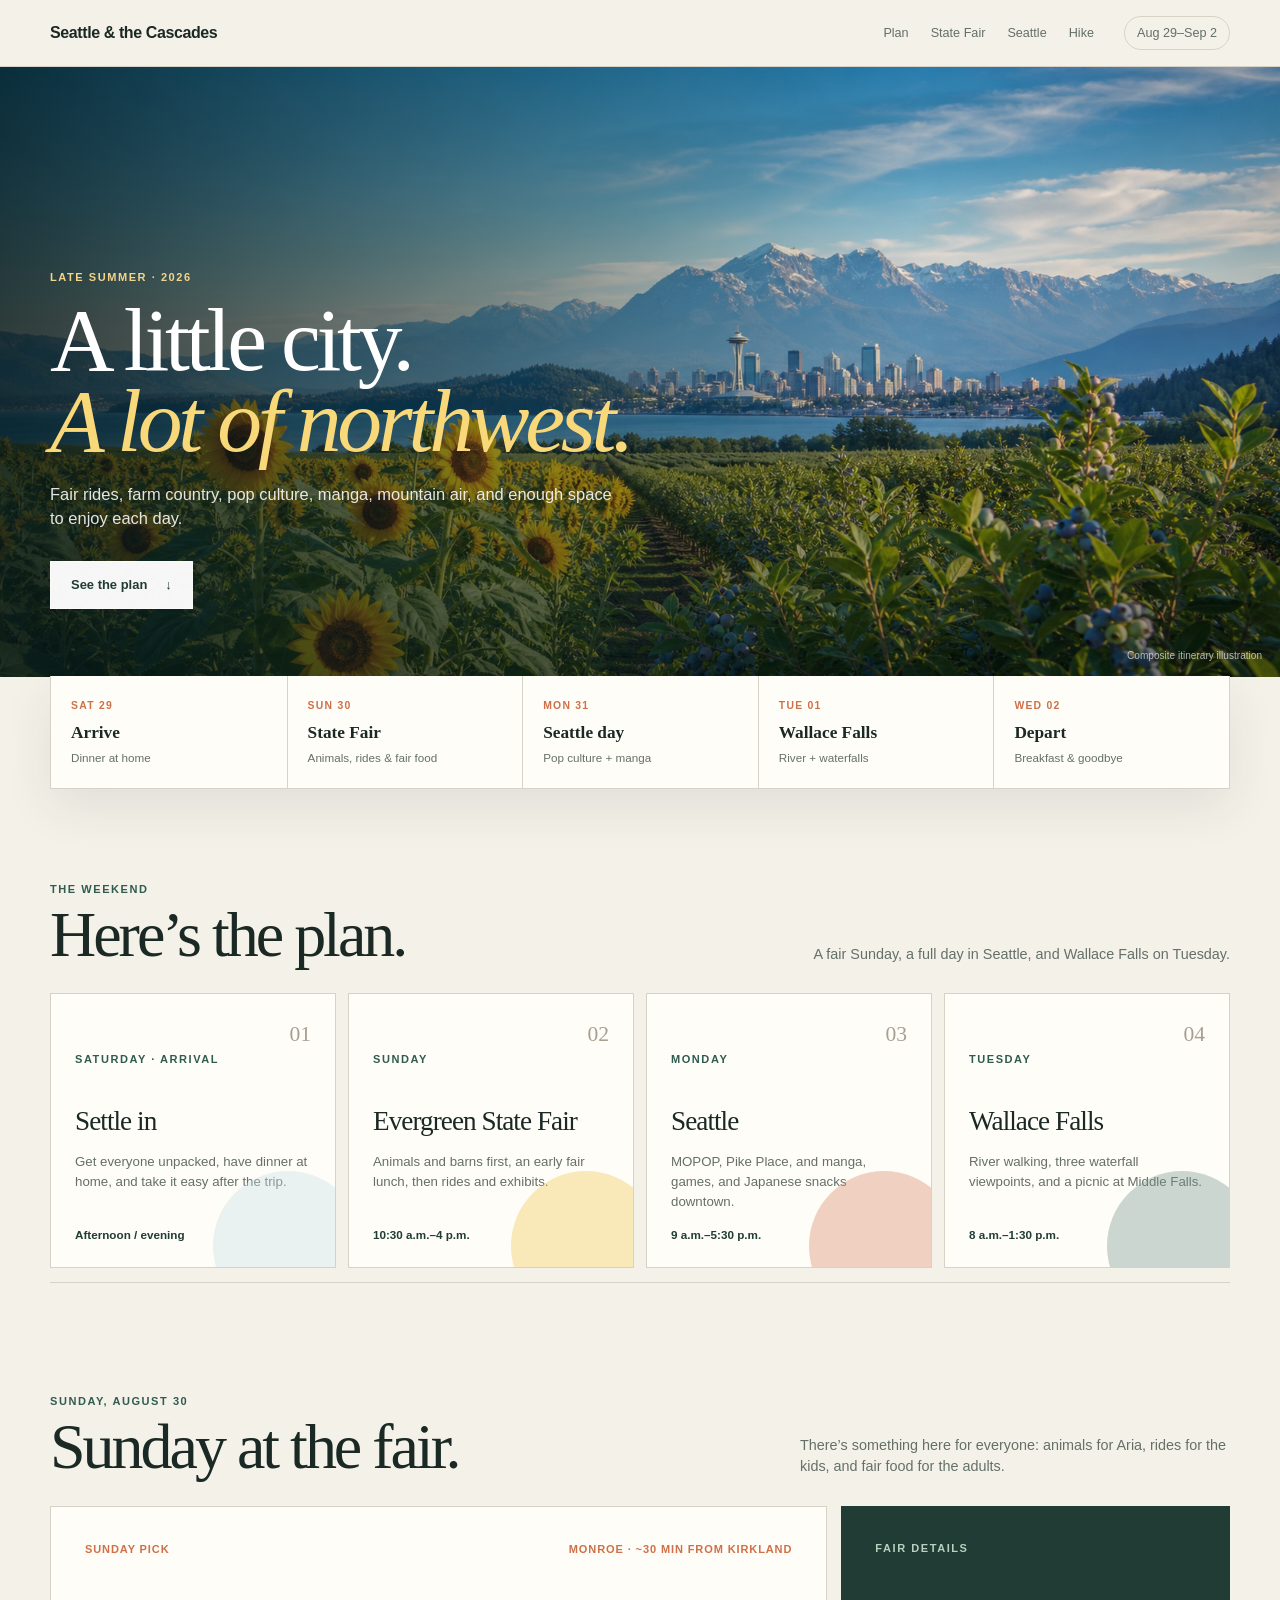
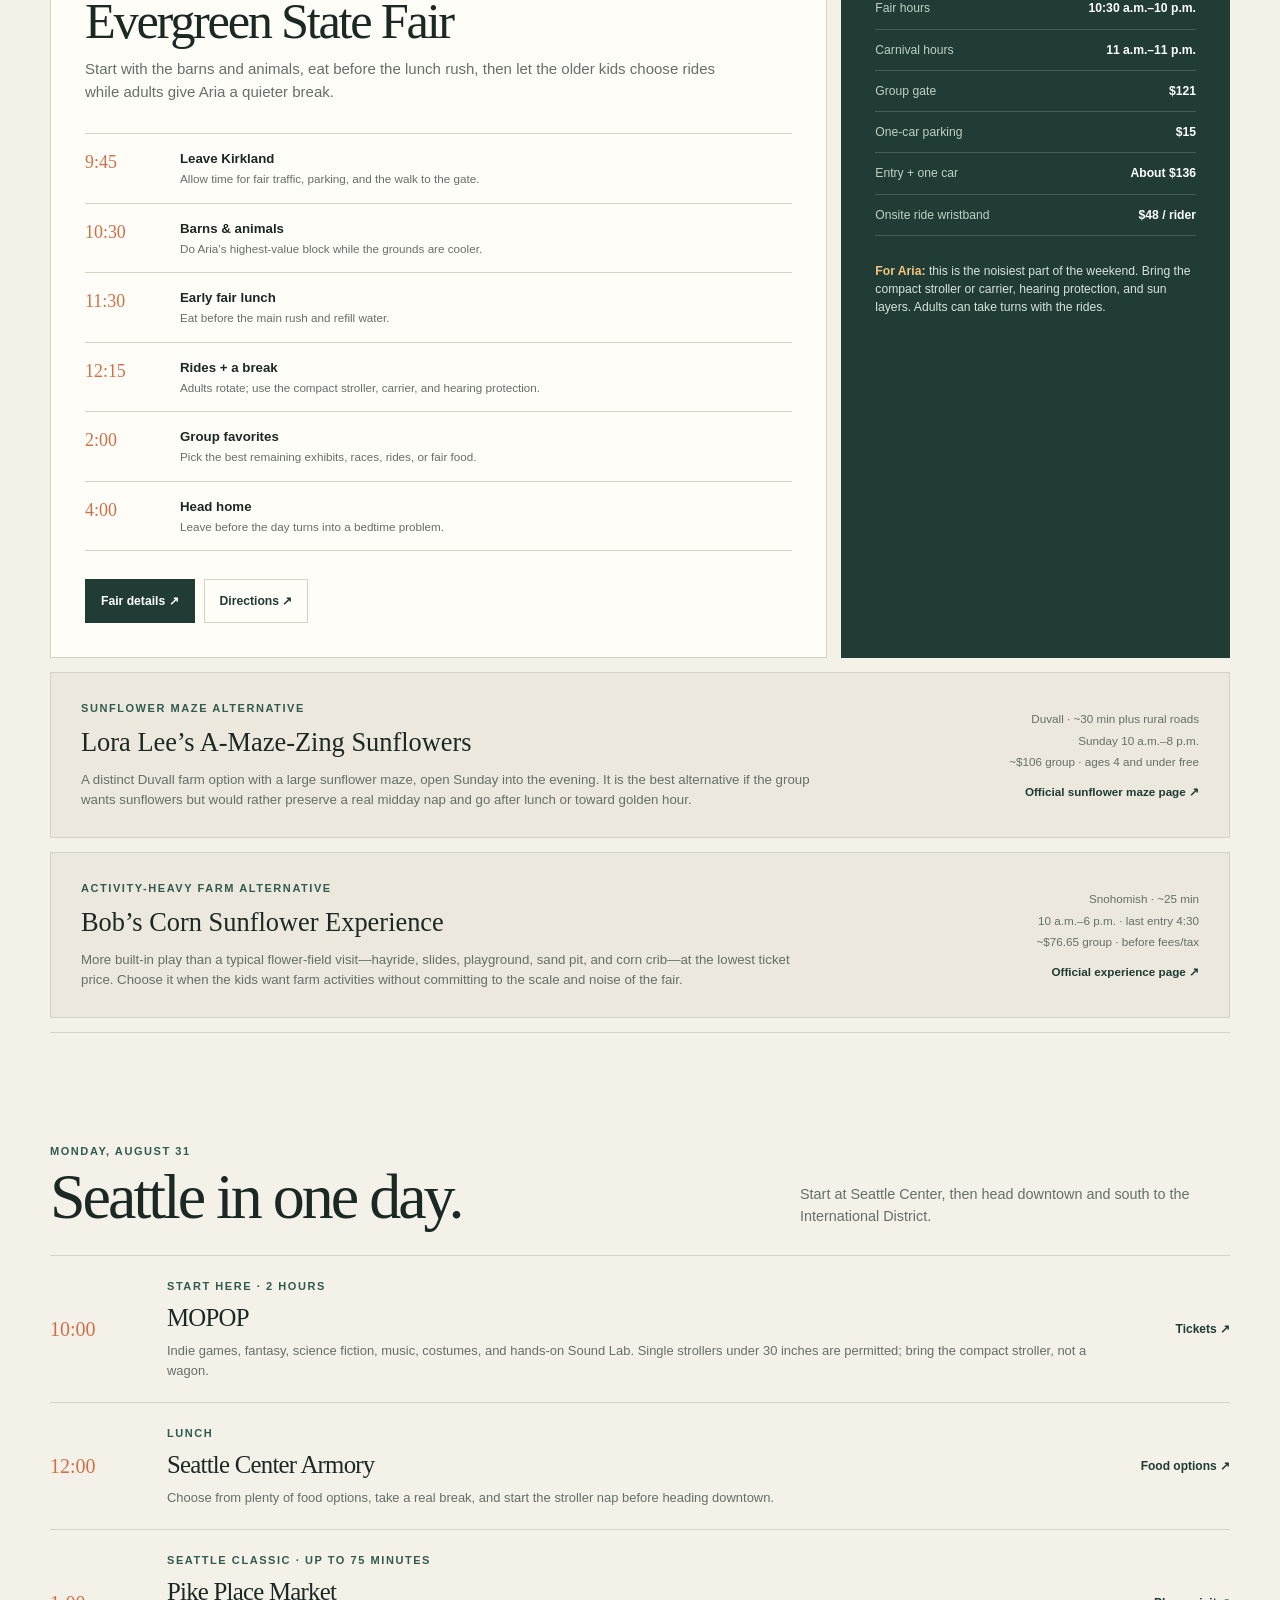
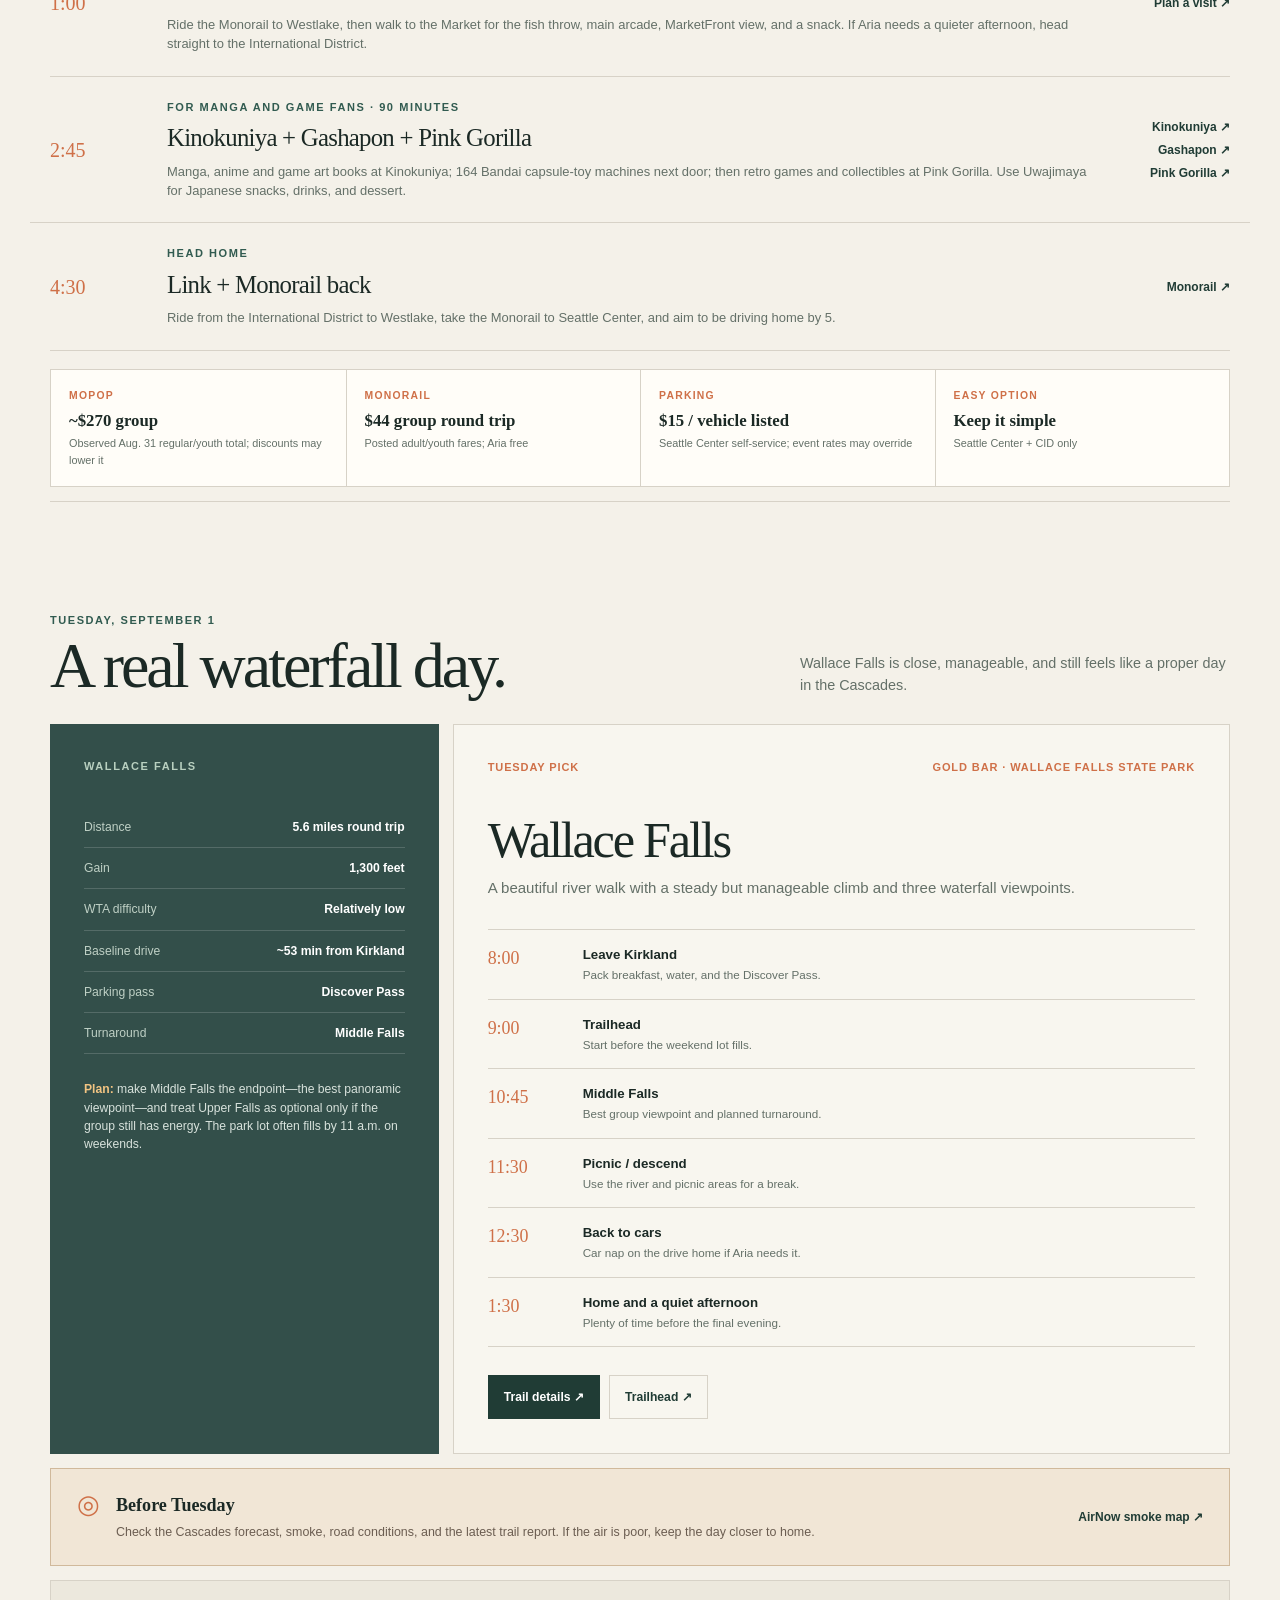
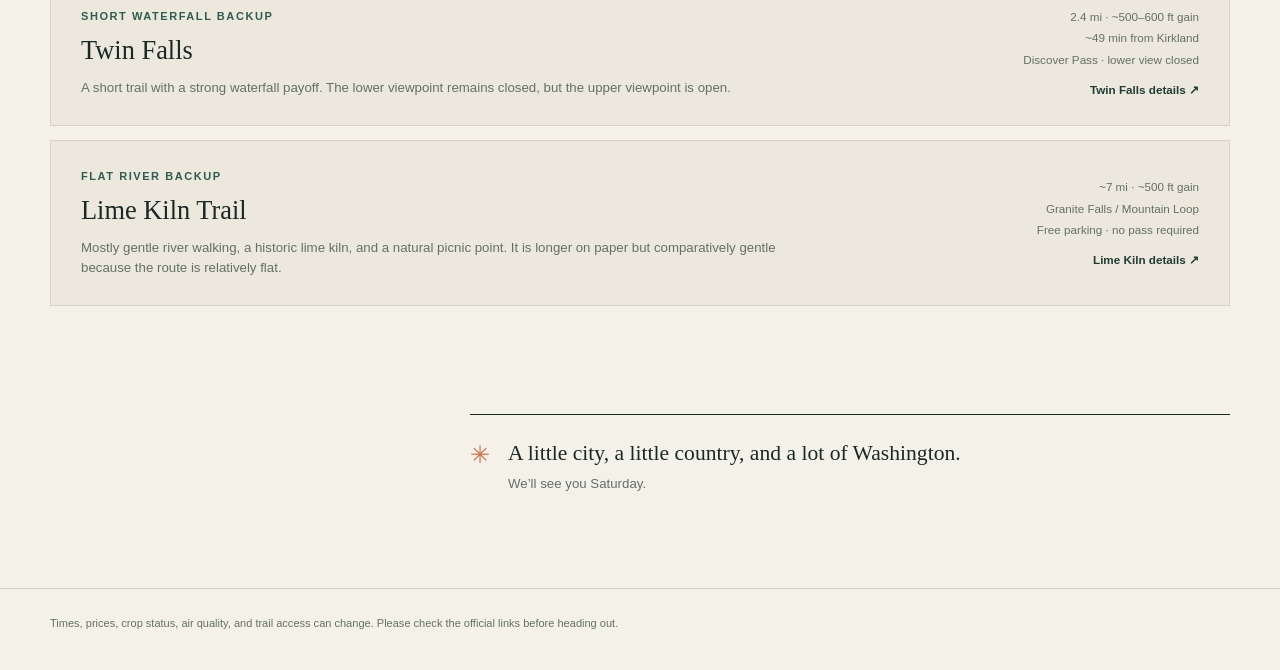
==== index.html @ 83201603 "Clarify fair facts label" ====
<!doctype html>
<html lang="en">
<head>
  <meta charset="utf-8">
  <meta name="viewport" content="width=device-width, initial-scale=1">
  <meta name="description" content="A late-summer Seattle and Cascades itinerary for August 29–September 2, 2026.">
  <meta name="theme-color" content="#203c35">
  <link rel="icon" href="data:,">
  <title>Seattle & the Cascades · Aug 29–Sep 2</title>
  <link rel="stylesheet" href="assets/style.css">
</head>
<body>
  <header class="site-header">
    <div class="shell header-inner">
      <a class="brand" href="#top">Seattle &amp; the Cascades</a>
      <nav aria-label="Page sections">
        <a href="#plan">Plan</a>
        <a href="#sunday">State Fair</a>
        <a href="#seattle">Seattle</a>
        <a href="#hike">Hike</a>
      </nav>
      <span class="date-chip">Aug 29–Sep 2</span>
    </div>
  </header>

  <main id="top">
    <section class="hero">
      <img src="assets/images/pnw-visit-hero.png" alt="Illustrated Pacific Northwest panorama with sunflowers, blueberries, Seattle, water, and Cascade peaks" width="1672" height="941">
      <div class="hero-shade"></div>
      <div class="shell hero-copy">
        <p class="eyebrow light">Late summer · 2026</p>
        <h1>A little city.<br><em>A lot of northwest.</em></h1>
        <p class="dek">Fair rides, farm country, pop culture, manga, mountain air, and enough space to enjoy each day.</p>
        <a class="button" href="#plan">See the plan <span aria-hidden="true">↓</span></a>
      </div>
      <span class="hero-credit">Composite itinerary illustration</span>
    </section>

    <div class="shell">
      <section class="visit-strip" aria-label="Visit window">
        <div><span>SAT 29</span><strong>Arrive</strong><small>Dinner at home</small></div>
        <div><span>SUN 30</span><strong>State Fair</strong><small>Animals, rides &amp; fair food</small></div>
        <div><span>MON 31</span><strong>Seattle day</strong><small>Pop culture + manga</small></div>
        <div><span>TUE 01</span><strong>Wallace Falls</strong><small>River + waterfalls</small></div>
        <div><span>WED 02</span><strong>Depart</strong><small>Breakfast &amp; goodbye</small></div>
      </section>

      <section class="section" id="plan" aria-labelledby="plan-title">
        <div class="section-heading">
          <div>
            <p class="eyebrow">The weekend</p>
            <h2 id="plan-title">Here’s the plan.</h2>
          </div>
          <p class="section-note">A fair Sunday, a full day in Seattle, and Wallace Falls on Tuesday.</p>
        </div>

        <div class="day-grid">
          <article class="day-card soft">
            <span class="day-number">01</span>
            <p class="eyebrow">Saturday · Arrival</p>
            <h3>Settle in</h3>
            <p>Get everyone unpacked, have dinner at home, and take it easy after the trip.</p>
            <p class="time">Afternoon / evening</p>
          </article>
          <article class="day-card fair">
            <span class="day-number">02</span>
            <p class="eyebrow">Sunday</p>
            <h3>Evergreen State Fair</h3>
            <p>Animals and barns first, an early fair lunch, then rides and exhibits.</p>
            <p class="time">10:30 a.m.–4 p.m.</p>
          </article>
          <article class="day-card city">
            <span class="day-number">03</span>
            <p class="eyebrow">Monday</p>
            <h3>Seattle</h3>
            <p>MOPOP, Pike Place, and manga, games, and Japanese snacks downtown.</p>
            <p class="time">9 a.m.–5:30 p.m.</p>
          </article>
          <article class="day-card mountain">
            <span class="day-number">04</span>
            <p class="eyebrow">Tuesday</p>
            <h3>Wallace Falls</h3>
            <p>River walking, three waterfall viewpoints, and a picnic at Middle Falls.</p>
            <p class="time">8 a.m.–1:30 p.m.</p>
          </article>
        </div>
      </section>

      <section class="section detail-section" id="sunday" aria-labelledby="sunday-title">
        <div class="section-heading">
          <div>
            <p class="eyebrow">Sunday, August 30</p>
            <h2 id="sunday-title">Sunday at the fair.</h2>
          </div>
          <p class="section-note">There’s something here for everyone: animals for Aria, rides for the kids, and fair food for the adults.</p>
        </div>

        <div class="feature-grid">
          <article class="primary-card">
            <div class="card-kicker"><span>Sunday pick</span><span>Monroe · ~30 min from Kirkland</span></div>
            <h3>Evergreen State Fair</h3>
            <p class="lede">Start with the barns and animals, eat before the lunch rush, then let the older kids choose rides while adults give Aria a quieter break.</p>
            <div class="timeline">
              <div><time>9:45</time><p><strong>Leave Kirkland</strong><span>Allow time for fair traffic, parking, and the walk to the gate.</span></p></div>
              <div><time>10:30</time><p><strong>Barns &amp; animals</strong><span>Do Aria’s highest-value block while the grounds are cooler.</span></p></div>
              <div><time>11:30</time><p><strong>Early fair lunch</strong><span>Eat before the main rush and refill water.</span></p></div>
              <div><time>12:15</time><p><strong>Rides + a break</strong><span>Adults rotate; use the compact stroller, carrier, and hearing protection.</span></p></div>
              <div><time>2:00</time><p><strong>Group favorites</strong><span>Pick the best remaining exhibits, races, rides, or fair food.</span></p></div>
              <div><time>4:00</time><p><strong>Head home</strong><span>Leave before the day turns into a bedtime problem.</span></p></div>
            </div>
            <div class="button-row">
              <a class="link-button dark" href="https://www.evergreenfair.org/" target="_blank" rel="noopener noreferrer">Fair details ↗</a>
              <a class="link-button" href="https://www.google.com/maps/dir/?api=1&destination=14405+179th+Ave+SE,+Monroe,+WA+98272" target="_blank" rel="noopener noreferrer">Directions ↗</a>
            </div>
          </article>
          <aside class="fact-panel">
            <p class="eyebrow">Fair details</p>
            <dl>
              <div><dt>Fair hours</dt><dd>10:30 a.m.–10 p.m.</dd></div>
              <div><dt>Carnival hours</dt><dd>11 a.m.–11 p.m.</dd></div>
              <div><dt>Group gate</dt><dd>$121</dd></div>
              <div><dt>One-car parking</dt><dd>$15</dd></div>
              <div><dt>Entry + one car</dt><dd>About $136</dd></div>
              <div><dt>Onsite ride wristband</dt><dd>$48 / rider</dd></div>
            </dl>
            <p class="caveat"><strong>For Aria:</strong> this is the noisiest part of the weekend. Bring the compact stroller or carrier, hearing protection, and sun layers. Adults can take turns with the rides.</p>
          </aside>
        </div>

        <div class="alternative-card">
          <div>
            <p class="eyebrow">Sunflower maze alternative</p>
            <h3>Lora Lee’s A‑Maze‑Zing Sunflowers</h3>
            <p>A distinct Duvall farm option with a large sunflower maze, open Sunday into the evening. It is the best alternative if the group wants sunflowers but would rather preserve a real midday nap and go after lunch or toward golden hour.</p>
          </div>
          <div class="alt-facts">
            <span>Duvall · ~30 min plus rural roads</span>
            <span>Sunday 10 a.m.–8 p.m.</span>
            <span>~$106 group · ages 4 and under free</span>
            <a href="https://www.loraleesfamilyfarm.com/sunflowermaze" target="_blank" rel="noopener noreferrer">Official sunflower maze page ↗</a>
          </div>
        </div>

        <div class="alternative-card">
          <div>
            <p class="eyebrow">Activity-heavy farm alternative</p>
            <h3>Bob’s Corn Sunflower Experience</h3>
            <p>More built-in play than a typical flower-field visit—hayride, slides, playground, sand pit, and corn crib—at the lowest ticket price. Choose it when the kids want farm activities without committing to the scale and noise of the fair.</p>
          </div>
          <div class="alt-facts">
            <span>Snohomish · ~25 min</span>
            <span>10 a.m.–6 p.m. · last entry 4:30</span>
            <span>~$76.65 group · before fees/tax</span>
            <a href="https://bobscorn.com/sunflower-experience/" target="_blank" rel="noopener noreferrer">Official experience page ↗</a>
          </div>
        </div>
      </section>

      <section class="section detail-section" id="seattle" aria-labelledby="seattle-title">
        <div class="section-heading">
          <div>
            <p class="eyebrow">Monday, August 31</p>
            <h2 id="seattle-title">Seattle in one day.</h2>
          </div>
          <p class="section-note">Start at Seattle Center, then head downtown and south to the International District.</p>
        </div>

        <div class="route-list">
          <article class="route-stop">
            <span class="stop-time">10:00</span>
            <div><p class="eyebrow">Start here · 2 hours</p><h3>MOPOP</h3><p>Indie games, fantasy, science fiction, music, costumes, and hands-on Sound Lab. Single strollers under 30 inches are permitted; bring the compact stroller, not a wagon.</p></div>
            <a href="https://www.mopop.org/tickets" target="_blank" rel="noopener noreferrer">Tickets ↗</a>
          </article>
          <article class="route-stop">
            <span class="stop-time">12:00</span>
            <div><p class="eyebrow">Lunch</p><h3>Seattle Center Armory</h3><p>Choose from plenty of food options, take a real break, and start the stroller nap before heading downtown.</p></div>
            <a href="https://www.seattlecenter.com/explore/food-and-drink" target="_blank" rel="noopener noreferrer">Food options ↗</a>
          </article>
          <article class="route-stop">
            <span class="stop-time">1:00</span>
            <div><p class="eyebrow">Seattle classic · up to 75 minutes</p><h3>Pike Place Market</h3><p>Ride the Monorail to Westlake, then walk to the Market for the fish throw, main arcade, MarketFront view, and a snack. If Aria needs a quieter afternoon, head straight to the International District.</p></div>
            <a href="https://www.pikeplacemarket.org/about-pike-place-market/plan-your-visit/" target="_blank" rel="noopener noreferrer">Plan a visit ↗</a>
          </article>
          <article class="route-stop featured-stop">
            <span class="stop-time">2:45</span>
            <div><p class="eyebrow">For manga and game fans · 90 minutes</p><h3>Kinokuniya + Gashapon + Pink Gorilla</h3><p>Manga, anime and game art books at Kinokuniya; 164 Bandai capsule-toy machines next door; then retro games and collectibles at Pink Gorilla. Use Uwajimaya for Japanese snacks, drinks, and dessert.</p></div>
            <div class="route-links">
              <a href="https://usa.kinokuniya.com/stores-kinokuniya-seattle" target="_blank" rel="noopener noreferrer">Kinokuniya ↗</a>
              <a href="https://shop.bandainamco-am.com/location-stores/gashapon-bandai-official-shopuwajimaya-seattle/" target="_blank" rel="noopener noreferrer">Gashapon ↗</a>
              <a href="https://pinkgorillagames.com/" target="_blank" rel="noopener noreferrer">Pink Gorilla ↗</a>
            </div>
          </article>
          <article class="route-stop">
            <span class="stop-time">4:30</span>
            <div><p class="eyebrow">Head home</p><h3>Link + Monorail back</h3><p>Ride from the International District to Westlake, take the Monorail to Seattle Center, and aim to be driving home by 5.</p></div>
            <a href="https://www.seattlemonorail.com/" target="_blank" rel="noopener noreferrer">Monorail ↗</a>
          </article>
        </div>

        <div class="cost-strip">
          <div><span>MOPOP</span><strong>~$270 group</strong><small>Observed Aug. 31 regular/youth total; discounts may lower it</small></div>
          <div><span>Monorail</span><strong>$44 group round trip</strong><small>Posted adult/youth fares; Aria free</small></div>
          <div><span>Parking</span><strong>$15 / vehicle listed</strong><small>Seattle Center self-service; event rates may override</small></div>
          <div><span>Easy option</span><strong>Keep it simple</strong><small>Seattle Center + CID only</small></div>
        </div>
      </section>

      <section class="section detail-section" id="hike" aria-labelledby="hike-title">
        <div class="section-heading">
          <div>
            <p class="eyebrow">Tuesday, September 1</p>
            <h2 id="hike-title">A real waterfall day.</h2>
          </div>
          <p class="section-note">Wallace Falls is close, manageable, and still feels like a proper day in the Cascades.</p>
        </div>

        <div class="feature-grid reverse">
          <aside class="fact-panel mountain-panel">
            <p class="eyebrow">Wallace Falls</p>
            <dl>
              <div><dt>Distance</dt><dd>5.6 miles round trip</dd></div>
              <div><dt>Gain</dt><dd>1,300 feet</dd></div>
              <div><dt>WTA difficulty</dt><dd>Relatively low</dd></div>
              <div><dt>Baseline drive</dt><dd>~53 min from Kirkland</dd></div>
              <div><dt>Parking pass</dt><dd>Discover Pass</dd></div>
              <div><dt>Turnaround</dt><dd>Middle Falls</dd></div>
            </dl>
            <p class="caveat"><strong>Plan:</strong> make Middle Falls the endpoint—the best panoramic viewpoint—and treat Upper Falls as optional only if the group still has energy. The park lot often fills by 11 a.m. on weekends.</p>
          </aside>
          <article class="primary-card mountain-card">
            <div class="card-kicker"><span>Tuesday pick</span><span>Gold Bar · Wallace Falls State Park</span></div>
            <h3>Wallace Falls</h3>
            <p class="lede">A beautiful river walk with a steady but manageable climb and three waterfall viewpoints.</p>
            <div class="timeline">
              <div><time>8:00</time><p><strong>Leave Kirkland</strong><span>Pack breakfast, water, and the Discover Pass.</span></p></div>
              <div><time>9:00</time><p><strong>Trailhead</strong><span>Start before the weekend lot fills.</span></p></div>
              <div><time>10:45</time><p><strong>Middle Falls</strong><span>Best group viewpoint and planned turnaround.</span></p></div>
              <div><time>11:30</time><p><strong>Picnic / descend</strong><span>Use the river and picnic areas for a break.</span></p></div>
              <div><time>12:30</time><p><strong>Back to cars</strong><span>Car nap on the drive home if Aria needs it.</span></p></div>
              <div><time>1:30</time><p><strong>Home and a quiet afternoon</strong><span>Plenty of time before the final evening.</span></p></div>
            </div>
            <div class="button-row">
              <a class="link-button dark" href="https://www.wta.org/go-hiking/hikes/wallace-falls" target="_blank" rel="noopener noreferrer">Trail details ↗</a>
              <a class="link-button" href="https://www.google.com/maps/search/?api=1&query=47.8672,-121.6784" target="_blank" rel="noopener noreferrer">Trailhead ↗</a>
            </div>
          </article>
        </div>

        <div class="safety-gate">
          <div><span class="gate-icon" aria-hidden="true">◎</span><div><strong>Before Tuesday</strong><p>Check the Cascades forecast, smoke, road conditions, and the latest trail report. If the air is poor, keep the day closer to home.</p></div></div>
          <a href="https://fire.airnow.gov/" target="_blank" rel="noopener noreferrer">AirNow smoke map ↗</a>
        </div>

        <div class="alternative-card">
          <div>
            <p class="eyebrow">Short waterfall backup</p>
            <h3>Twin Falls</h3>
            <p>A short trail with a strong waterfall payoff. The lower viewpoint remains closed, but the upper viewpoint is open.</p>
          </div>
          <div class="alt-facts">
            <span>2.4 mi · ~500–600 ft gain</span>
            <span>~49 min from Kirkland</span>
            <span>Discover Pass · lower view closed</span>
            <a href="https://www.wta.org/go-hiking/hikes/twin-falls-state-park" target="_blank" rel="noopener noreferrer">Twin Falls details ↗</a>
          </div>
        </div>

        <div class="alternative-card">
          <div>
            <p class="eyebrow">Flat river backup</p>
            <h3>Lime Kiln Trail</h3>
            <p>Mostly gentle river walking, a historic lime kiln, and a natural picnic point. It is longer on paper but comparatively gentle because the route is relatively flat.</p>
          </div>
          <div class="alt-facts">
            <span>~7 mi · ~500 ft gain</span>
            <span>Granite Falls / Mountain Loop</span>
            <span>Free parking · no pass required</span>
            <a href="https://www.wta.org/go-hiking/hikes/lime-kiln" target="_blank" rel="noopener noreferrer">Lime Kiln details ↗</a>
          </div>
        </div>
      </section>

      <section class="close-note" aria-label="Itinerary summary">
        <span>✳</span>
        <div><strong>A little city, a little country, and a lot of Washington.</strong><p>We’ll see you Saturday.</p></div>
      </section>
    </div>
  </main>

  <footer>
    <div class="shell footer-inner">
      <p>Times, prices, crop status, air quality, and trail access can change. Please check the official links before heading out.</p>
    </div>
  </footer>

</body>
</html>
---- assets/style.css ----
:root {
  --paper: #f4f1e9;
  --cream: #fffdf8;
  --ink: #1b2925;
  --muted: #647068;
  --line: #d7d2c7;
  --pine: #203c35;
  --pine-2: #315b50;
  --moss: #a7b69e;
  --gold: #d59b35;
  --sun: #f0c44f;
  --sky: #c7dce4;
  --coral: #cf7048;
  --shadow: 0 18px 50px rgba(32, 44, 38, .09);
  --serif: Georgia, 'Times New Roman', serif;
  --sans: ui-sans-serif, -apple-system, BlinkMacSystemFont, 'Segoe UI', sans-serif;
}

* { box-sizing: border-box; }
html { scroll-behavior: smooth; }
body { margin: 0; background: var(--paper); color: var(--ink); font-family: var(--sans); line-height: 1.5; }
a { color: inherit; }
button, a { -webkit-tap-highlight-color: transparent; }
button { font: inherit; }
.shell { width: min(1180px, calc(100% - 48px)); margin: 0 auto; }
.site-header { position: sticky; top: 0; z-index: 20; background: rgba(244, 241, 233, .94); border-bottom: 1px solid var(--line); backdrop-filter: blur(14px); }
.header-inner { min-height: 66px; display: flex; align-items: center; gap: 30px; }
.brand { font-weight: 800; letter-spacing: -.025em; text-decoration: none; }
.header-inner nav { display: flex; gap: 22px; margin-left: auto; }
.header-inner nav a, .date-chip { color: var(--muted); font-size: .79rem; text-decoration: none; }
.header-inner nav a:hover { color: var(--coral); }
.date-chip { padding: 7px 12px; border: 1px solid var(--line); border-radius: 999px; }

.hero { position: relative; min-height: 610px; display: flex; align-items: end; overflow: hidden; color: #fff; }
.hero > img { position: absolute; inset: 0; width: 100%; height: 100%; object-fit: cover; object-position: center 48%; }
.hero-shade { position: absolute; inset: 0; background: linear-gradient(90deg, rgba(6, 24, 25, .78) 0%, rgba(8, 29, 28, .43) 38%, rgba(6, 22, 22, .06) 72%), linear-gradient(0deg, rgba(6, 18, 16, .42), transparent 48%); }
.hero-copy { position: relative; z-index: 2; padding-bottom: 68px; }
.eyebrow { margin: 0; color: var(--pine-2); font-size: .69rem; font-weight: 850; letter-spacing: .14em; text-transform: uppercase; }
.eyebrow.light { color: #f3d589; }
h1, h2, h3, p { margin-top: 0; }
h1, h2 { font-family: var(--serif); font-weight: 500; letter-spacing: -.047em; }
h1 { max-width: 750px; margin: 13px 0 20px; font-size: clamp(3.6rem, 7vw, 6.5rem); line-height: .91; }
h1 em { color: #f8d879; font-style: italic; }
.dek { max-width: 570px; margin-bottom: 30px; color: rgba(255,255,255,.88); font-size: 1.03rem; }
.button { display: inline-flex; align-items: center; gap: 18px; min-height: 48px; padding: 0 20px; border: 1px solid rgba(255,255,255,.5); background: rgba(255,255,255,.96); color: var(--pine); font-size: .81rem; font-weight: 800; text-decoration: none; }
.button:hover { background: var(--sun); border-color: var(--sun); }
.hero-credit { position: absolute; z-index: 3; right: 18px; bottom: 14px; color: rgba(255,255,255,.68); font-size: .63rem; }

.visit-strip { position: relative; z-index: 4; display: grid; grid-template-columns: repeat(5, 1fr); margin-top: -1px; border: 1px solid var(--line); border-top: 0; background: var(--cream); box-shadow: var(--shadow); }
.visit-strip > div { min-height: 112px; padding: 22px 20px; }
.visit-strip > div + div { border-left: 1px solid var(--line); }
.visit-strip .flex-day { background: transparent; box-shadow: none; }
.visit-strip span, .cost-strip span { display: block; color: var(--coral); font-size: .65rem; font-weight: 850; letter-spacing: .12em; text-transform: uppercase; }
.visit-strip strong, .visit-strip small { display: block; }
.visit-strip strong { margin: 6px 0 3px; font-family: var(--serif); font-size: 1.08rem; font-weight: 600; }
.visit-strip small { color: var(--muted); font-size: .73rem; }

.section { padding: 92px 0 14px; scroll-margin-top: 74px; }
.section + .section { padding-top: 110px; }
.section-heading { display: flex; align-items: end; justify-content: space-between; gap: 42px; margin-bottom: 28px; }
h2 { margin: 7px 0 0; font-size: clamp(2.55rem, 5vw, 4.45rem); line-height: .95; }
.section-note { max-width: 430px; margin: 0; color: var(--muted); font-size: .9rem; }
.decision-bar { display: flex; align-items: center; justify-content: space-between; gap: 26px; margin-bottom: 18px; padding: 18px 20px; border: 1px solid var(--line); background: var(--cream); }
.decision-bar strong { font-family: var(--serif); font-size: 1.12rem; font-weight: 600; }
.decision-bar p { margin: 2px 0 0; color: var(--muted); font-size: .8rem; }
.toggle { display: flex; gap: 8px; }
.toggle-button { min-height: 44px; padding: 0 15px; border: 1px solid var(--line); border-radius: 999px; background: transparent; color: var(--muted); cursor: pointer; font-size: .76rem; }
.toggle-button:hover, .toggle-button:focus-visible, .toggle-button.is-selected { border-color: var(--pine); background: var(--pine); color: #fff; }

.day-grid { display: grid; grid-template-columns: repeat(4, 1fr); gap: 12px; }
.day-card { position: relative; min-height: 275px; display: flex; flex-direction: column; overflow: hidden; padding: 24px; border: 1px solid var(--line); background: var(--cream); }
.day-card::after { content: ''; position: absolute; right: -28px; bottom: -54px; width: 150px; aspect-ratio: 1; border-radius: 50%; opacity: .38; }
.day-card.soft::after { background: var(--sky); }
.day-card.fair::after { background: var(--sun); }
.day-card.city::after { background: #d88a68; }
.day-card.mountain::after { background: #75968d; }
.day-number { align-self: end; color: #a79f92; font-family: var(--serif); font-size: 1.35rem; }
.day-card h3 { margin: 34px 0 10px; font-family: var(--serif); font-size: 1.7rem; font-weight: 500; letter-spacing: -.035em; }
.day-card > p:not(.eyebrow):not(.time) { color: var(--muted); font-size: .83rem; }
.day-card .time { margin: auto 0 0; color: var(--pine); font-size: .73rem; font-weight: 800; }

.detail-section { border-top: 1px solid var(--line); }
.feature-grid { display: grid; grid-template-columns: 1.5fr .75fr; gap: 14px; }
.feature-grid.reverse { grid-template-columns: .75fr 1.5fr; }
.primary-card, .fact-panel { padding: 34px; }
.primary-card { background: var(--cream); border: 1px solid var(--line); }
.card-kicker { display: flex; justify-content: space-between; gap: 20px; color: var(--coral); font-size: .69rem; font-weight: 850; letter-spacing: .08em; text-transform: uppercase; }
.primary-card h3 { margin: 40px 0 12px; font-family: var(--serif); font-size: clamp(2.1rem, 4vw, 3.15rem); font-weight: 500; letter-spacing: -.045em; line-height: .97; }
.lede { max-width: 650px; color: var(--muted); font-size: .94rem; }
.timeline { margin: 30px 0 28px; border-top: 1px solid var(--line); }
.timeline > div { display: grid; grid-template-columns: 78px 1fr; gap: 17px; padding: 15px 0; border-bottom: 1px solid var(--line); }
.timeline time { color: var(--coral); font-family: var(--serif); font-size: 1.12rem; }
.timeline p { margin: 0; }
.timeline strong, .timeline span { display: block; }
.timeline strong { font-size: .83rem; }
.timeline span { margin-top: 1px; color: var(--muted); font-size: .73rem; }
.button-row { display: flex; flex-wrap: wrap; gap: 9px; }
.link-button { display: inline-flex; align-items: center; min-height: 44px; padding: 0 15px; border: 1px solid var(--line); color: var(--pine); font-size: .76rem; font-weight: 800; text-decoration: none; }
.link-button.dark { border-color: var(--pine); background: var(--pine); color: #fff; }
.link-button:hover { border-color: var(--coral); color: var(--coral); }
.link-button.dark:hover { background: var(--coral); color: #fff; }
.fact-panel { background: var(--pine); color: #fff; }
.fact-panel .eyebrow { color: #b9d0c0; }
.fact-panel dl { margin: 32px 0 26px; }
.fact-panel dl div { display: flex; justify-content: space-between; gap: 16px; padding: 11px 0; border-bottom: 1px solid rgba(255,255,255,.16); font-size: .76rem; }
.fact-panel dt { color: #bfd0c5; }
.fact-panel dd { margin: 0; text-align: right; font-weight: 800; }
.caveat { margin: 0; color: #d8e2dc; font-size: .76rem; }
.caveat strong { color: #f2c482; }
.alternative-card { display: grid; grid-template-columns: 1.45fr .65fr; gap: 40px; align-items: center; margin-top: 14px; padding: 27px 30px; border: 1px solid var(--line); background: #ece8dd; }
.alternative-card h3 { margin: 6px 0 8px; font-family: var(--serif); font-size: 1.65rem; font-weight: 500; }
.alternative-card p:not(.eyebrow) { margin: 0; color: var(--muted); font-size: .83rem; }
.alt-facts { display: grid; justify-items: end; gap: 4px; color: var(--muted); font-size: .73rem; text-align: right; }
.alt-facts a { margin-top: 8px; color: var(--pine); font-weight: 850; text-decoration: none; }

.route-list { border-top: 1px solid var(--line); }
.route-stop { display: grid; grid-template-columns: 92px 1fr 115px; gap: 25px; align-items: center; padding: 22px 0; border-bottom: 1px solid var(--line); }
.route-stop.featured-stop { margin: 0 -20px; padding: 22px 20px; background: transparent; }
.stop-time { color: var(--coral); font-family: var(--serif); font-size: 1.25rem; }
.route-stop h3 { margin: 4px 0 5px; font-family: var(--serif); font-size: 1.55rem; font-weight: 500; letter-spacing: -.03em; }
.route-stop p:not(.eyebrow) { margin: 0; color: var(--muted); font-size: .81rem; }
.route-stop > a { justify-self: end; color: var(--pine); font-size: .75rem; font-weight: 850; text-decoration: none; }
.route-stop > a:hover { color: var(--coral); }
.route-links { display: grid; justify-items: end; gap: 5px; }
.route-links a { color: var(--pine); font-size: .75rem; font-weight: 850; text-decoration: none; }
.route-links a:hover { color: var(--coral); }
.cost-strip { display: grid; grid-template-columns: repeat(4, 1fr); margin-top: 18px; border: 1px solid var(--line); background: var(--cream); }
.cost-strip > div { padding: 18px; }
.cost-strip > div + div { border-left: 1px solid var(--line); }
.cost-strip strong, .cost-strip small { display: block; }
.cost-strip strong { margin: 5px 0 2px; font-family: var(--serif); font-size: 1.05rem; font-weight: 600; }
.cost-strip small { color: var(--muted); font-size: .68rem; }

.mountain-panel { background: #334f4a; }
.mountain-card { background: #f8f6ef; }
.safety-gate { display: flex; align-items: center; justify-content: space-between; gap: 30px; margin-top: 14px; padding: 23px 26px; border: 1px solid #d0b99b; background: #f1e6d6; }
.safety-gate > div { display: flex; align-items: flex-start; gap: 16px; }
.gate-icon { color: var(--coral); font-size: 1.6rem; line-height: 1; }
.safety-gate strong { font-family: var(--serif); font-size: 1.13rem; font-weight: 600; }
.safety-gate p { max-width: 780px; margin: 4px 0 0; color: #6b5d51; font-size: .78rem; }
.safety-gate > a { flex: none; color: var(--pine); font-size: .75rem; font-weight: 850; text-decoration: none; }

.ready-section { display: grid; grid-template-columns: .8fr 1.2fr; gap: 65px; border-top: 1px solid var(--line); }
.ready-list { margin: 0; padding: 0; list-style: none; border-top: 1px solid var(--line); }
.ready-list li { display: grid; grid-template-columns: 48px 1fr; gap: 14px; padding: 18px 0; border-bottom: 1px solid var(--line); }
.ready-list li > span { color: var(--coral); font-family: var(--serif); }
.ready-list strong { font-size: .86rem; }
.ready-list p { margin: 3px 0 0; color: var(--muted); font-size: .77rem; }
.close-note { display: flex; gap: 18px; align-items: flex-start; max-width: 760px; margin: 94px 0 94px auto; padding-top: 22px; border-top: 1px solid var(--ink); }
.close-note > span { color: var(--coral); font-size: 1.5rem; }
.close-note strong { font-family: var(--serif); font-size: 1.35rem; font-weight: 500; }
.close-note p { margin: 5px 0 0; color: var(--muted); font-size: .83rem; }
footer { padding: 26px 0 38px; border-top: 1px solid var(--line); color: var(--muted); font-size: .69rem; }
.footer-inner { display: flex; flex-wrap: wrap; justify-content: space-between; gap: 10px 30px; }
.footer-inner p { margin: 0; }

@media (max-width: 900px) {
  .day-grid, .cost-strip { grid-template-columns: repeat(2, 1fr); }
  .feature-grid, .feature-grid.reverse { grid-template-columns: 1fr; }
  .fact-panel { order: 2; }
  .alternative-card { grid-template-columns: 1fr; gap: 18px; }
  .alt-facts { justify-items: start; text-align: left; }
  .ready-section { grid-template-columns: 1fr; gap: 28px; }
}

@media (max-width: 680px) {
  .shell { width: min(100% - 30px, 540px); }
  .header-inner { min-height: 58px; gap: 12px; }
  .header-inner nav { display: none; }
  .date-chip { margin-left: auto; font-size: .69rem; }
  .hero { min-height: 560px; }
  .hero > img { object-position: 58% center; }
  .hero-shade { background: linear-gradient(0deg, rgba(6,22,20,.8), rgba(6,22,20,.2) 80%); }
  .hero-copy { padding-bottom: 50px; }
  h1 { font-size: clamp(3.25rem, 15vw, 4.7rem); }
  .dek { max-width: 390px; font-size: .92rem; }
  .hero-credit { right: 10px; bottom: 8px; font-size: .55rem; }
  .visit-strip { grid-template-columns: 1fr; margin-top: 0; }
  .visit-strip > div { min-height: auto; padding: 14px 17px; }
  .visit-strip > div + div { border-left: 0; border-top: 1px solid var(--line); }
  .section, .section + .section { padding-top: 76px; }
  .section-heading { align-items: start; flex-direction: column; gap: 12px; }
  .section-note { max-width: none; }
  .decision-bar { align-items: flex-start; flex-direction: column; }
  .toggle { width: 100%; }
  .toggle-button { flex: 1; }
  .day-grid, .cost-strip { grid-template-columns: 1fr; }
  .day-card { min-height: 235px; }
  .primary-card, .fact-panel { padding: 24px 21px; }
  .card-kicker { flex-direction: column; gap: 4px; }
  .primary-card h3 { margin-top: 28px; }
  .timeline > div { grid-template-columns: 65px 1fr; }
  .alternative-card { padding: 23px 21px; }
  .route-stop { grid-template-columns: 62px 1fr; gap: 14px; align-items: start; padding: 18px 0; }
  .route-stop > a { grid-column: 2; justify-self: start; min-height: 44px; display: inline-flex; align-items: center; }
  .route-links { grid-column: 2; justify-items: start; }
  .route-stop.featured-stop { margin: 0 -15px; padding: 18px 15px; }
  .cost-strip > div + div { border-left: 0; border-top: 1px solid var(--line); }
  .safety-gate { align-items: flex-start; flex-direction: column; }
  .ready-list li { grid-template-columns: 38px 1fr; }
  .footer-inner { display: block; }
  .footer-inner p + p { margin-top: 7px; }
}

@media (prefers-reduced-motion: reduce) {
  html { scroll-behavior: auto; }
  *, *::before, *::after { animation-duration: .01ms !important; transition-duration: .01ms !important; }
}
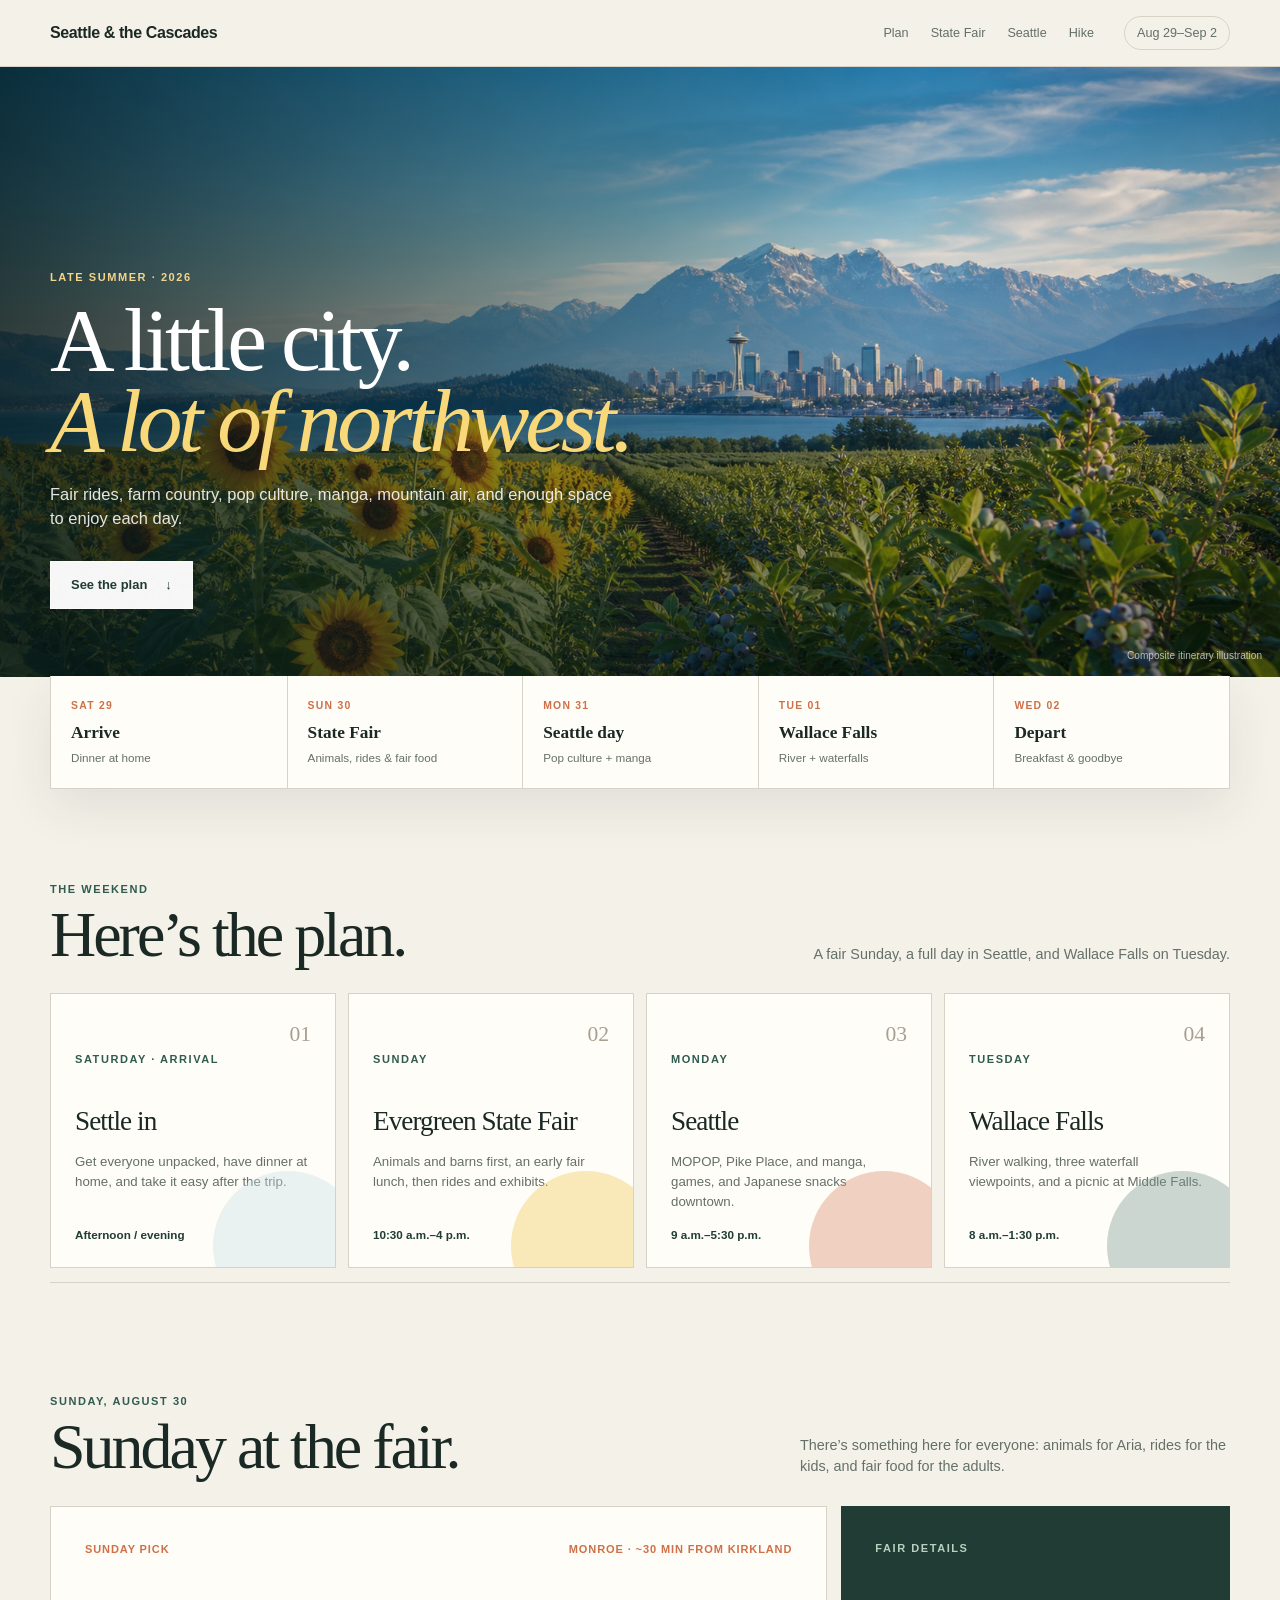
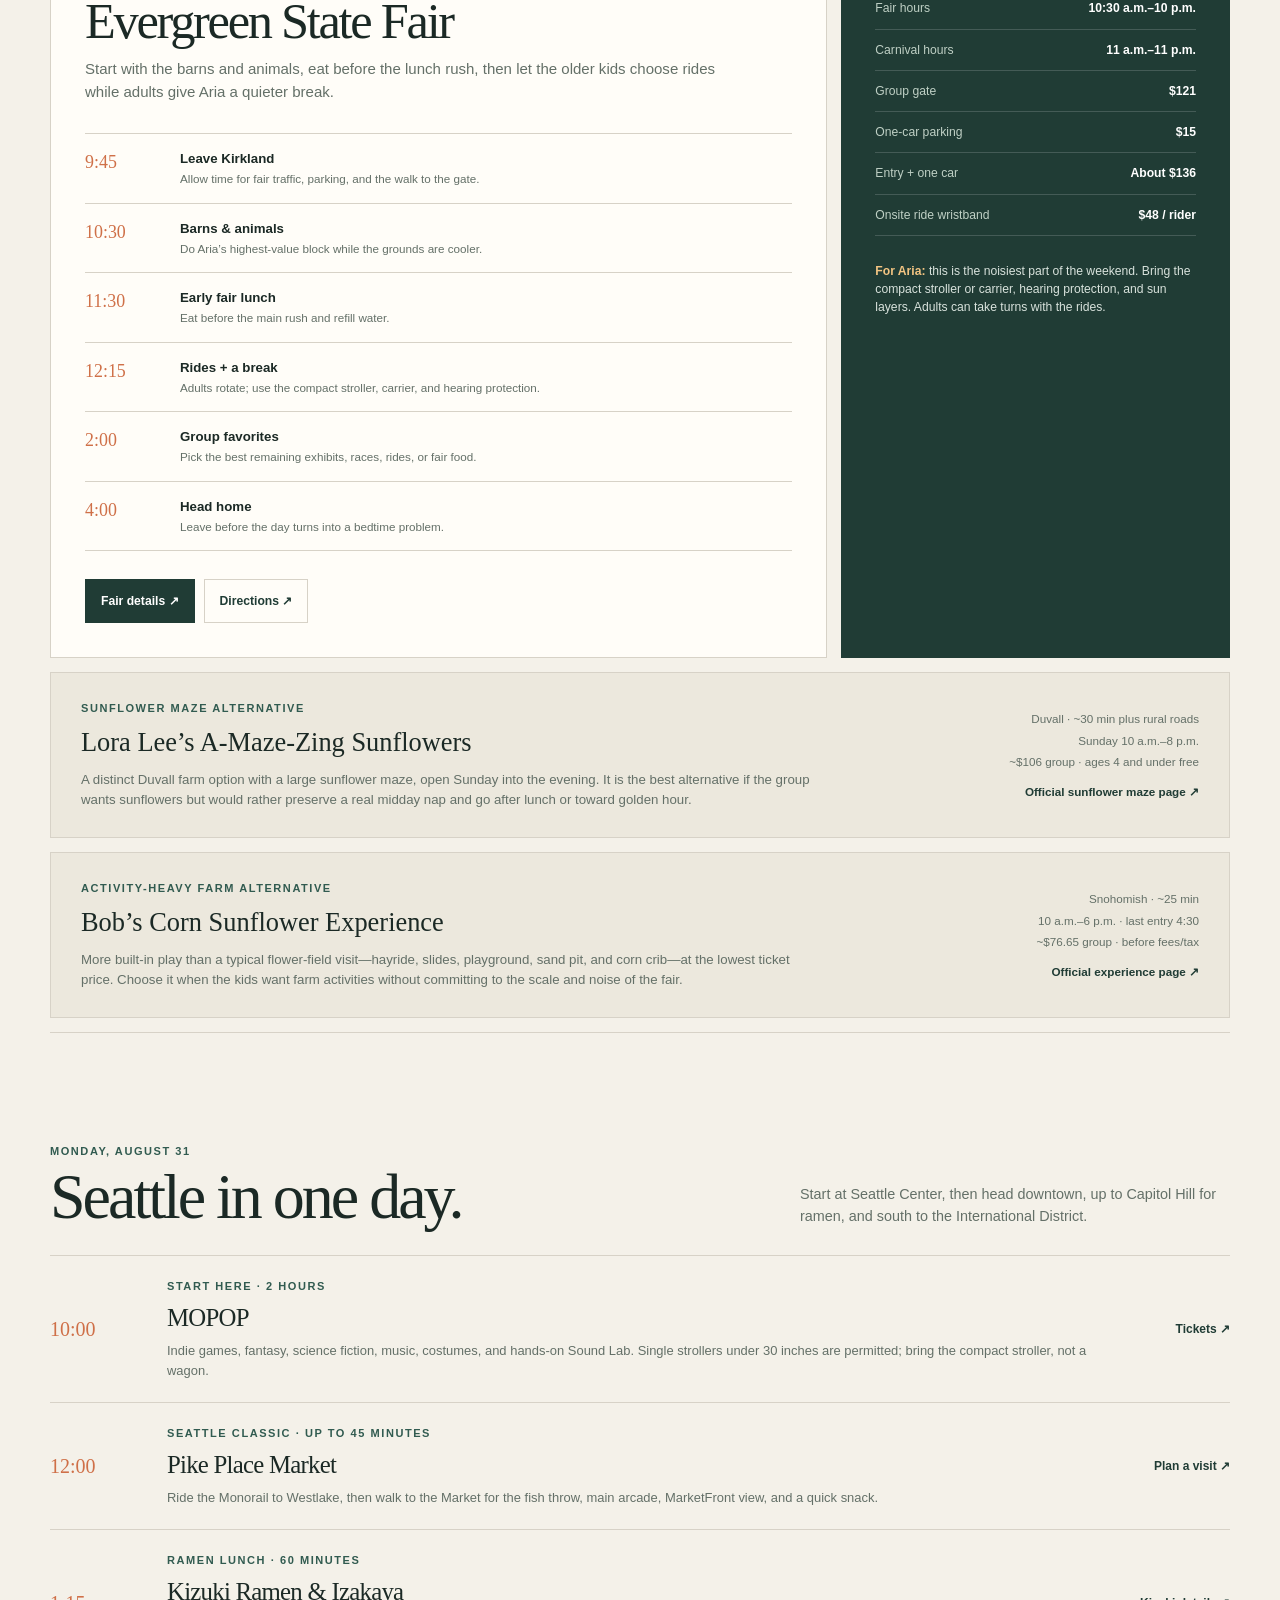
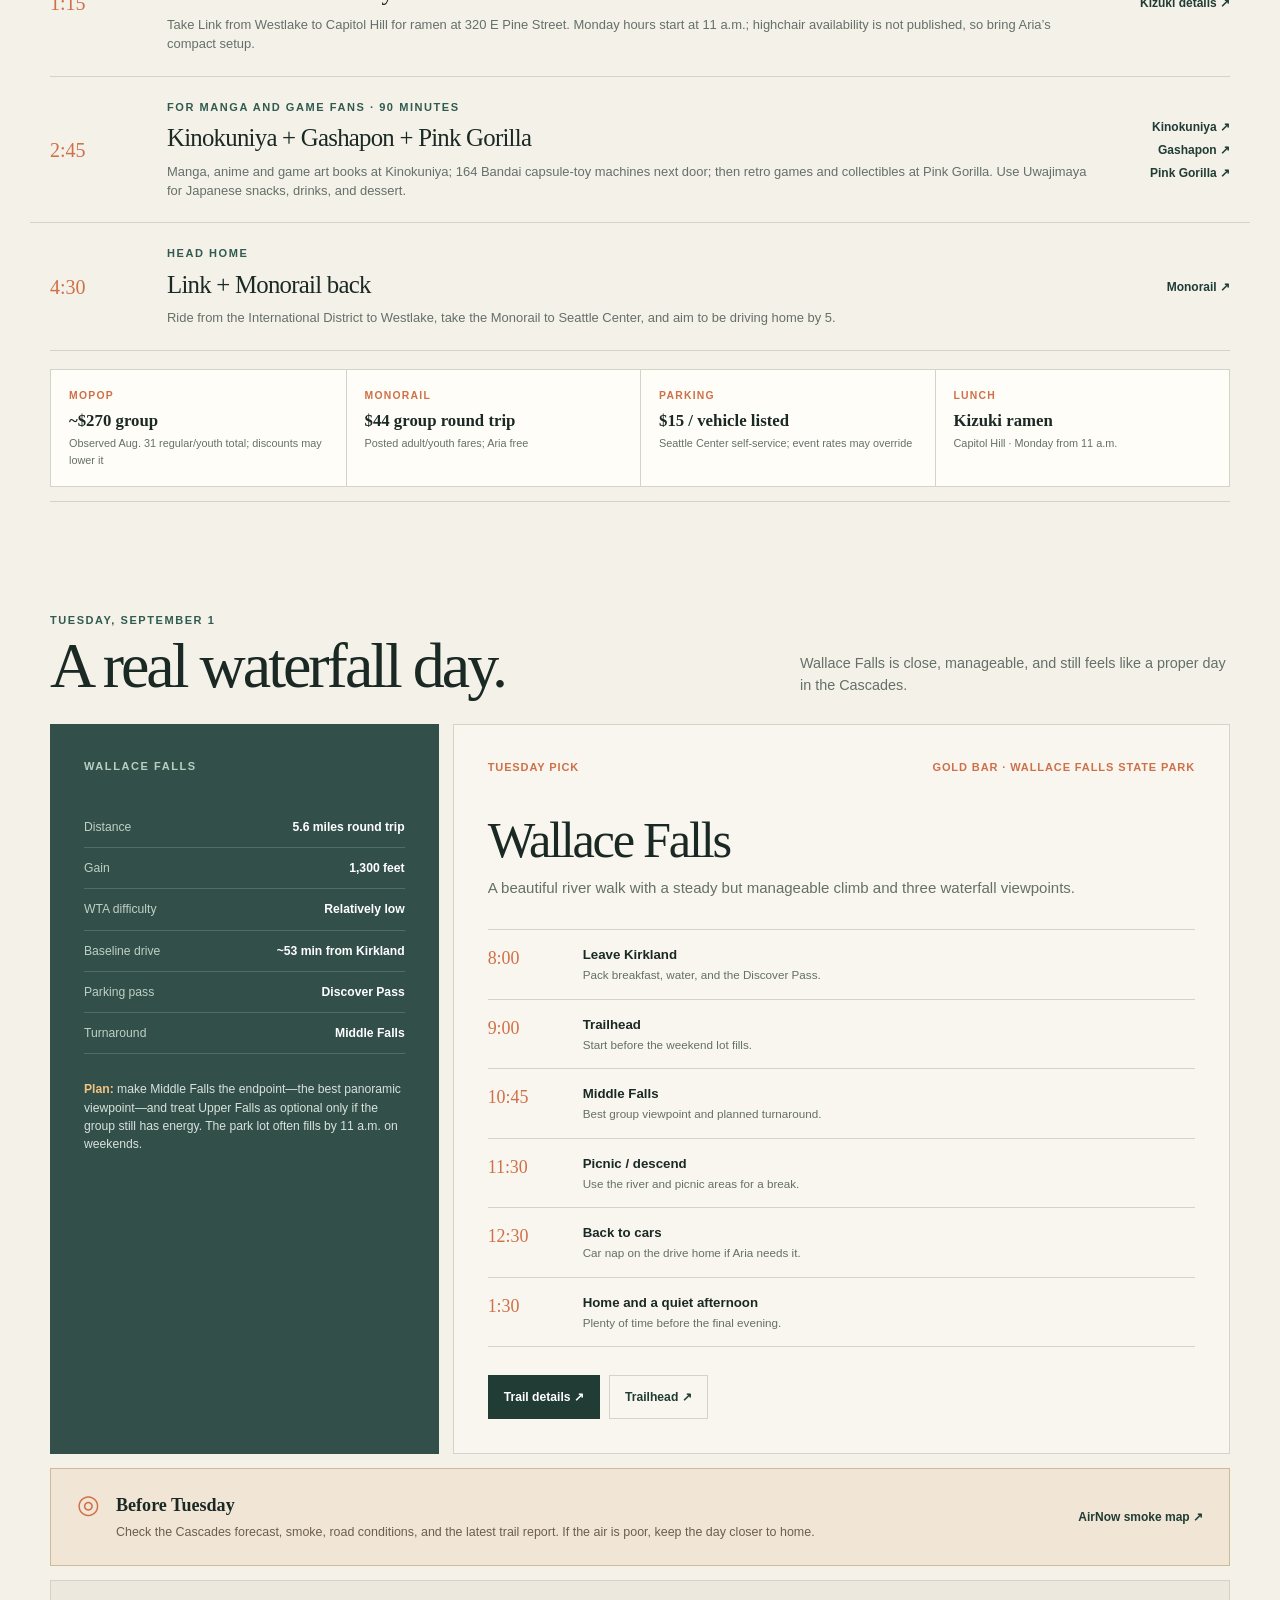
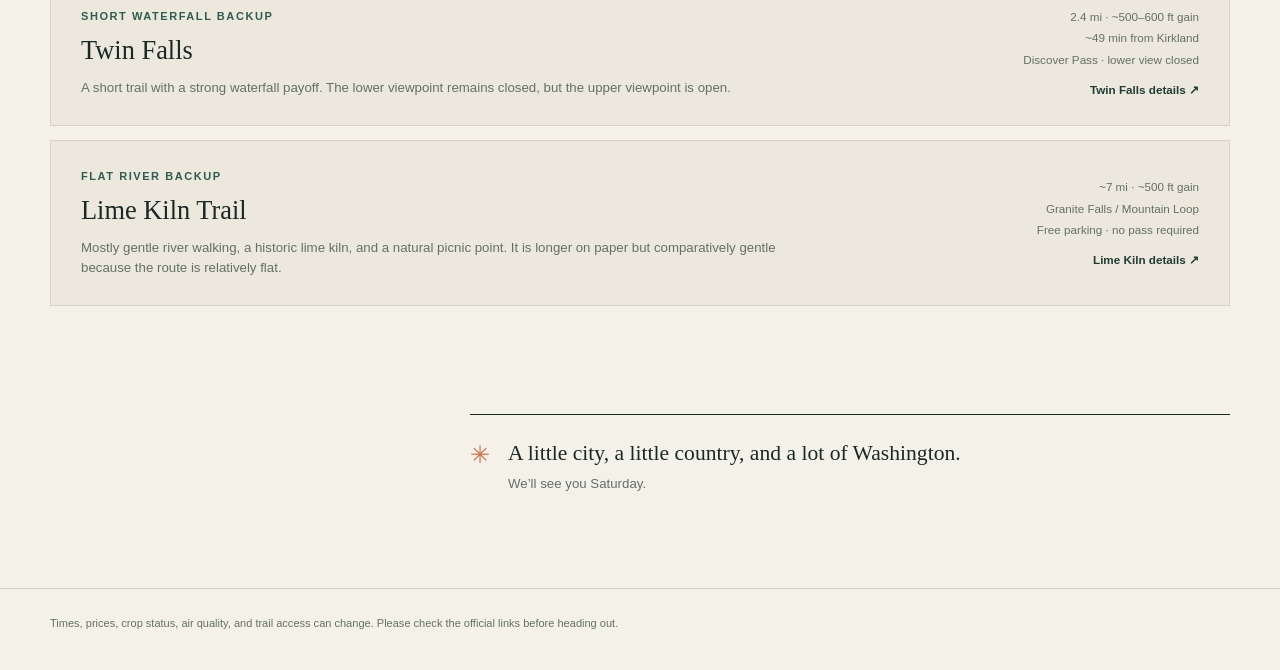
==== commit d621707c: "Add ramen lunch to Seattle day" ====
--- a/index.html
+++ b/index.html
@@ -162,7 +162,7 @@
             <p class="eyebrow">Monday, August 31</p>
             <h2 id="seattle-title">Seattle in one day.</h2>
           </div>
-          <p class="section-note">Start at Seattle Center, then head downtown and south to the International District.</p>
+          <p class="section-note">Start at Seattle Center, then head downtown, up to Capitol Hill for ramen, and south to the International District.</p>
         </div>
 
         <div class="route-list">
@@ -173,13 +173,13 @@
           </article>
           <article class="route-stop">
             <span class="stop-time">12:00</span>
-            <div><p class="eyebrow">Lunch</p><h3>Seattle Center Armory</h3><p>Choose from plenty of food options, take a real break, and start the stroller nap before heading downtown.</p></div>
-            <a href="https://www.seattlecenter.com/explore/food-and-drink" target="_blank" rel="noopener noreferrer">Food options ↗</a>
-          </article>
-          <article class="route-stop">
-            <span class="stop-time">1:00</span>
-            <div><p class="eyebrow">Seattle classic · up to 75 minutes</p><h3>Pike Place Market</h3><p>Ride the Monorail to Westlake, then walk to the Market for the fish throw, main arcade, MarketFront view, and a snack. If Aria needs a quieter afternoon, head straight to the International District.</p></div>
+            <div><p class="eyebrow">Seattle classic · up to 45 minutes</p><h3>Pike Place Market</h3><p>Ride the Monorail to Westlake, then walk to the Market for the fish throw, main arcade, MarketFront view, and a quick snack.</p></div>
             <a href="https://www.pikeplacemarket.org/about-pike-place-market/plan-your-visit/" target="_blank" rel="noopener noreferrer">Plan a visit ↗</a>
+          </article>
+          <article class="route-stop">
+            <span class="stop-time">1:15</span>
+            <div><p class="eyebrow">Ramen lunch · 60 minutes</p><h3>Kizuki Ramen &amp; Izakaya</h3><p>Take Link from Westlake to Capitol Hill for ramen at 320 E Pine Street. Monday hours start at 11 a.m.; highchair availability is not published, so bring Aria’s compact setup.</p></div>
+            <a href="https://www.kizuki.com/locations/capitol-hill/" target="_blank" rel="noopener noreferrer">Kizuki details ↗</a>
           </article>
           <article class="route-stop featured-stop">
             <span class="stop-time">2:45</span>
@@ -201,7 +201,7 @@
           <div><span>MOPOP</span><strong>~$270 group</strong><small>Observed Aug. 31 regular/youth total; discounts may lower it</small></div>
           <div><span>Monorail</span><strong>$44 group round trip</strong><small>Posted adult/youth fares; Aria free</small></div>
           <div><span>Parking</span><strong>$15 / vehicle listed</strong><small>Seattle Center self-service; event rates may override</small></div>
-          <div><span>Easy option</span><strong>Keep it simple</strong><small>Seattle Center + CID only</small></div>
+          <div><span>Lunch</span><strong>Kizuki ramen</strong><small>Capitol Hill · Monday from 11 a.m.</small></div>
         </div>
       </section>
 
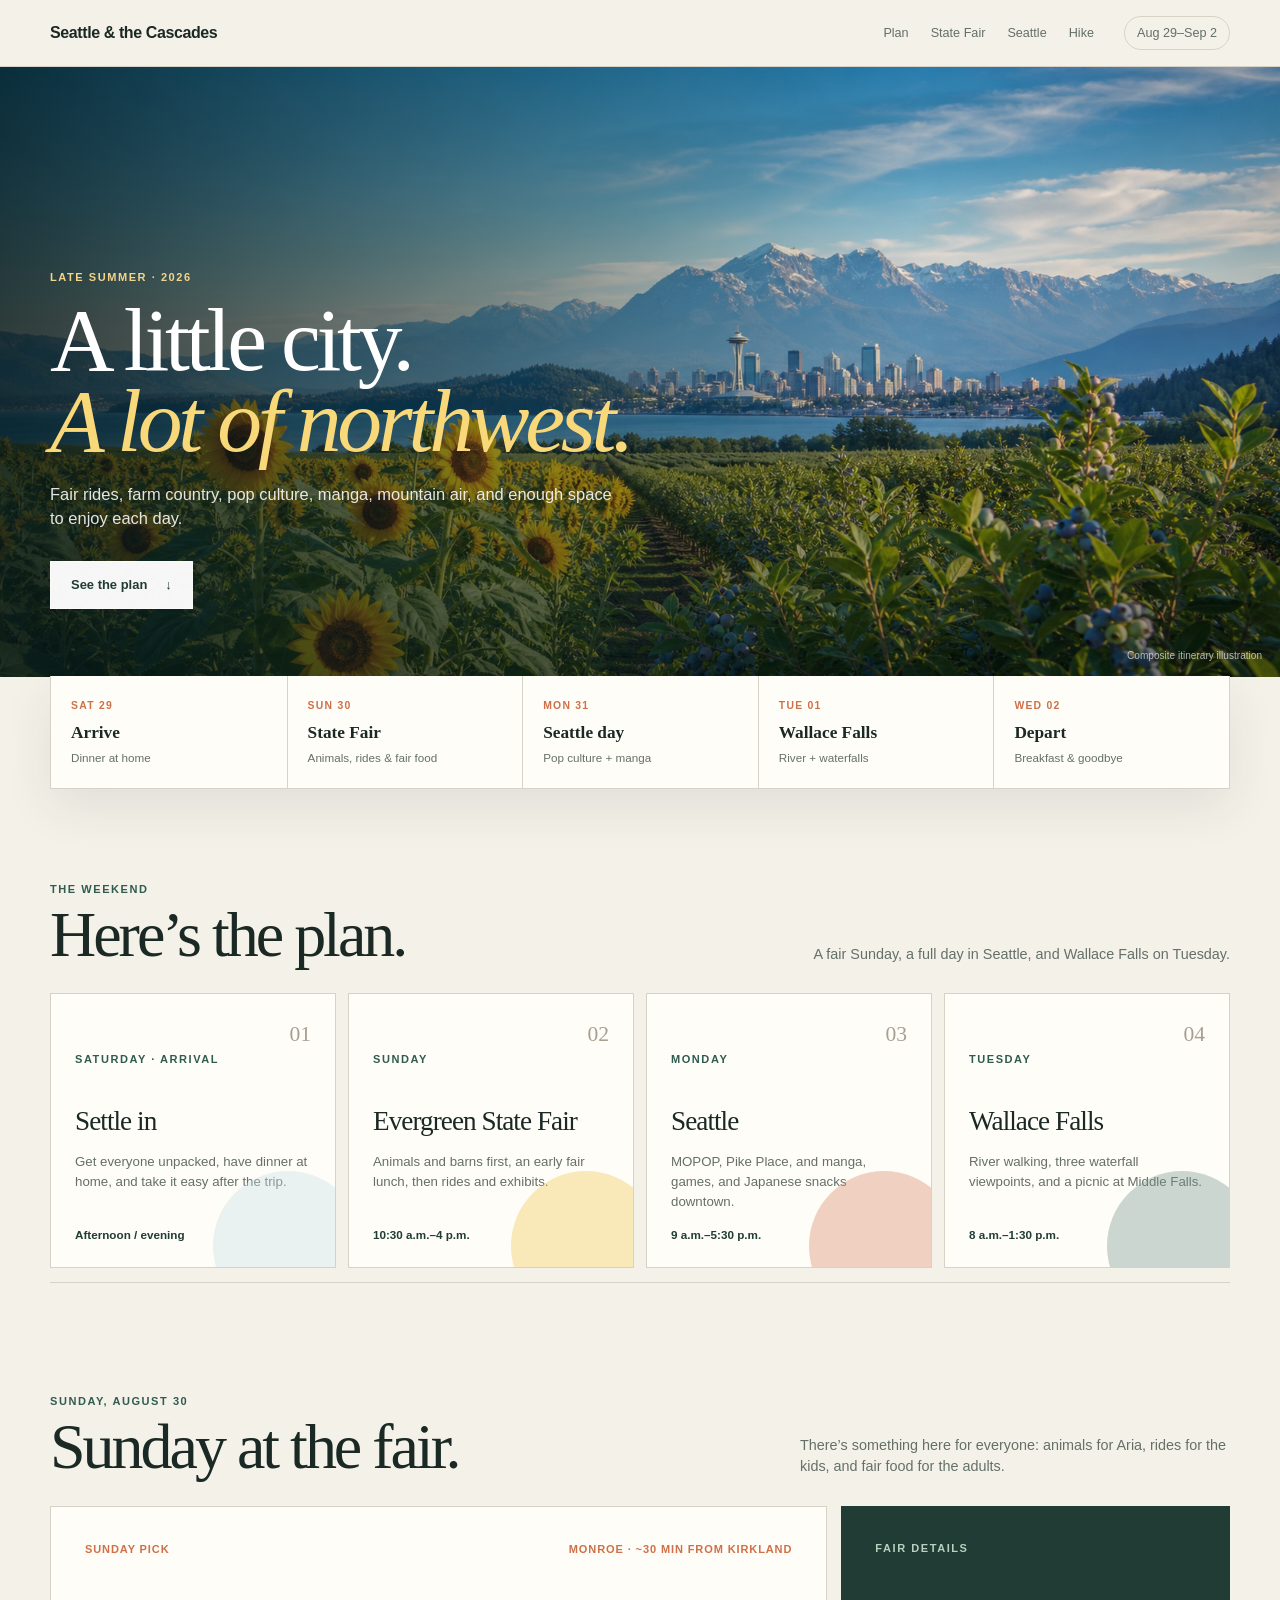
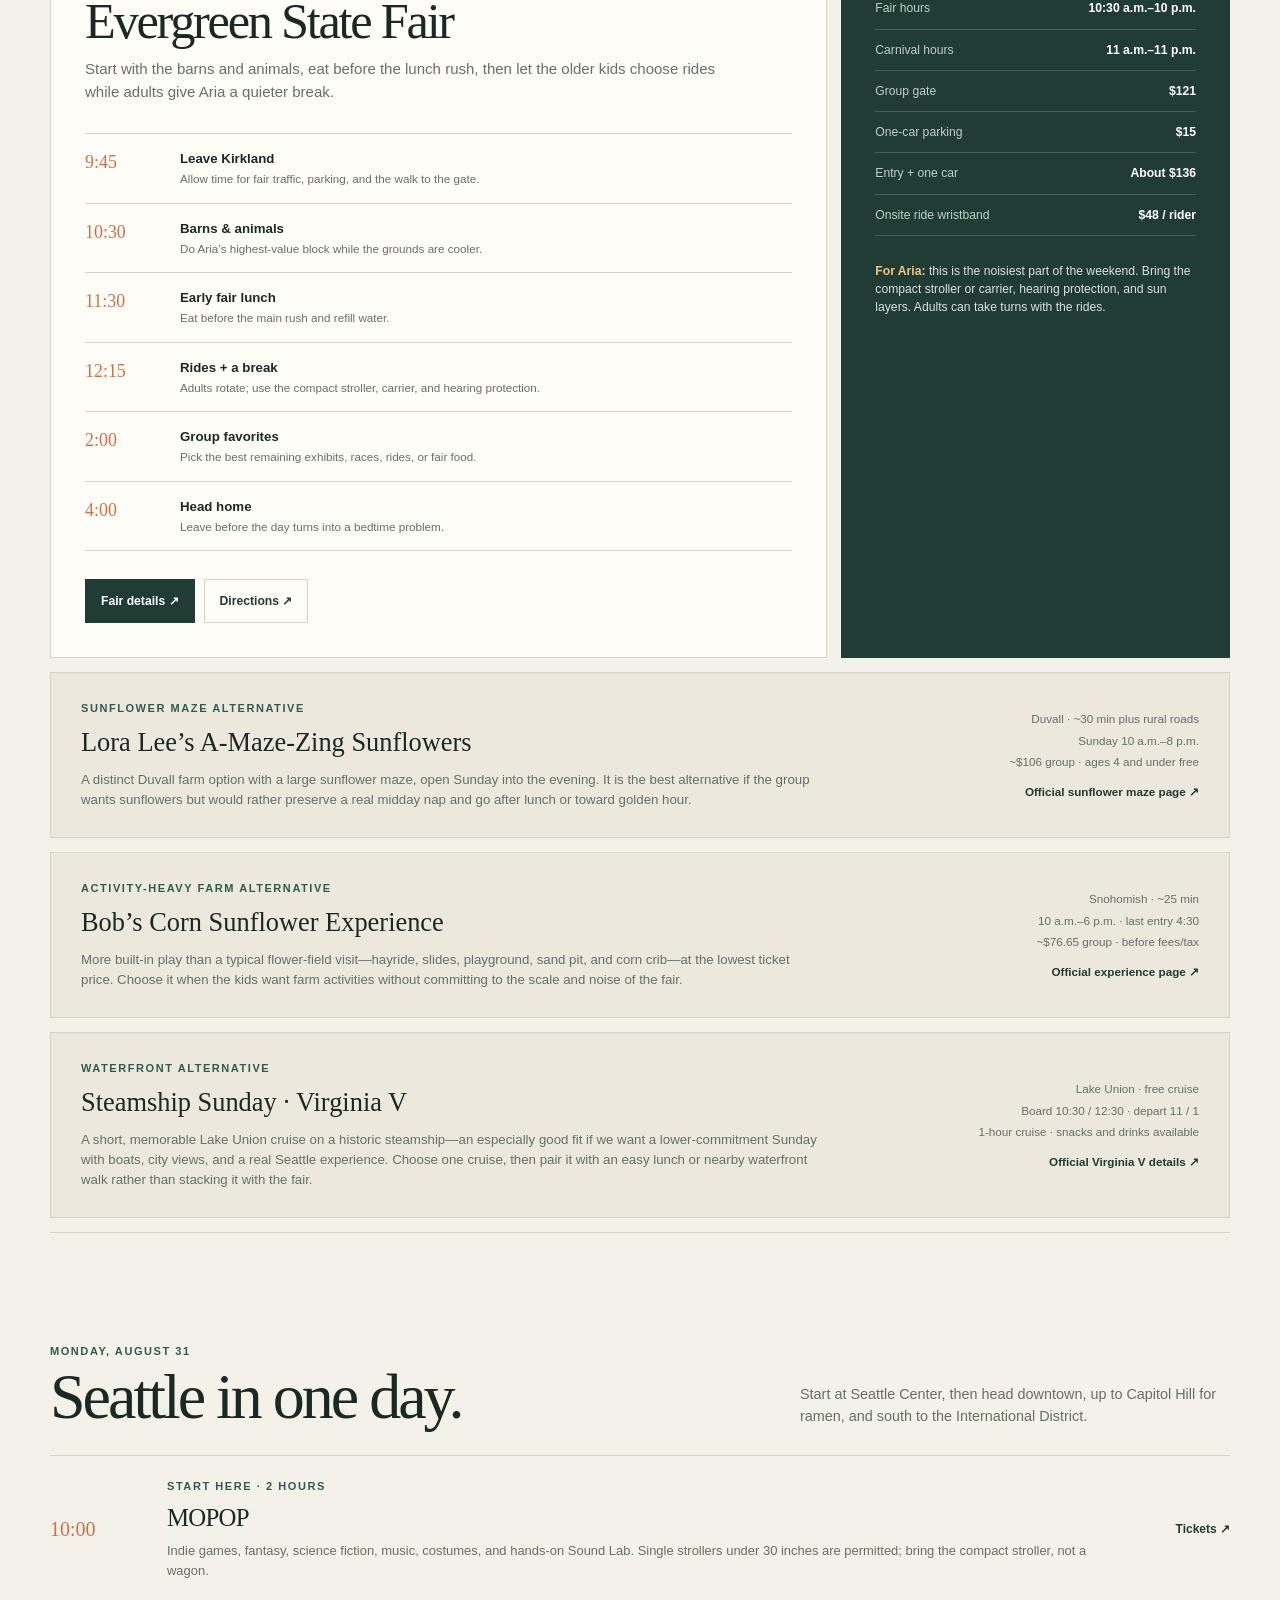
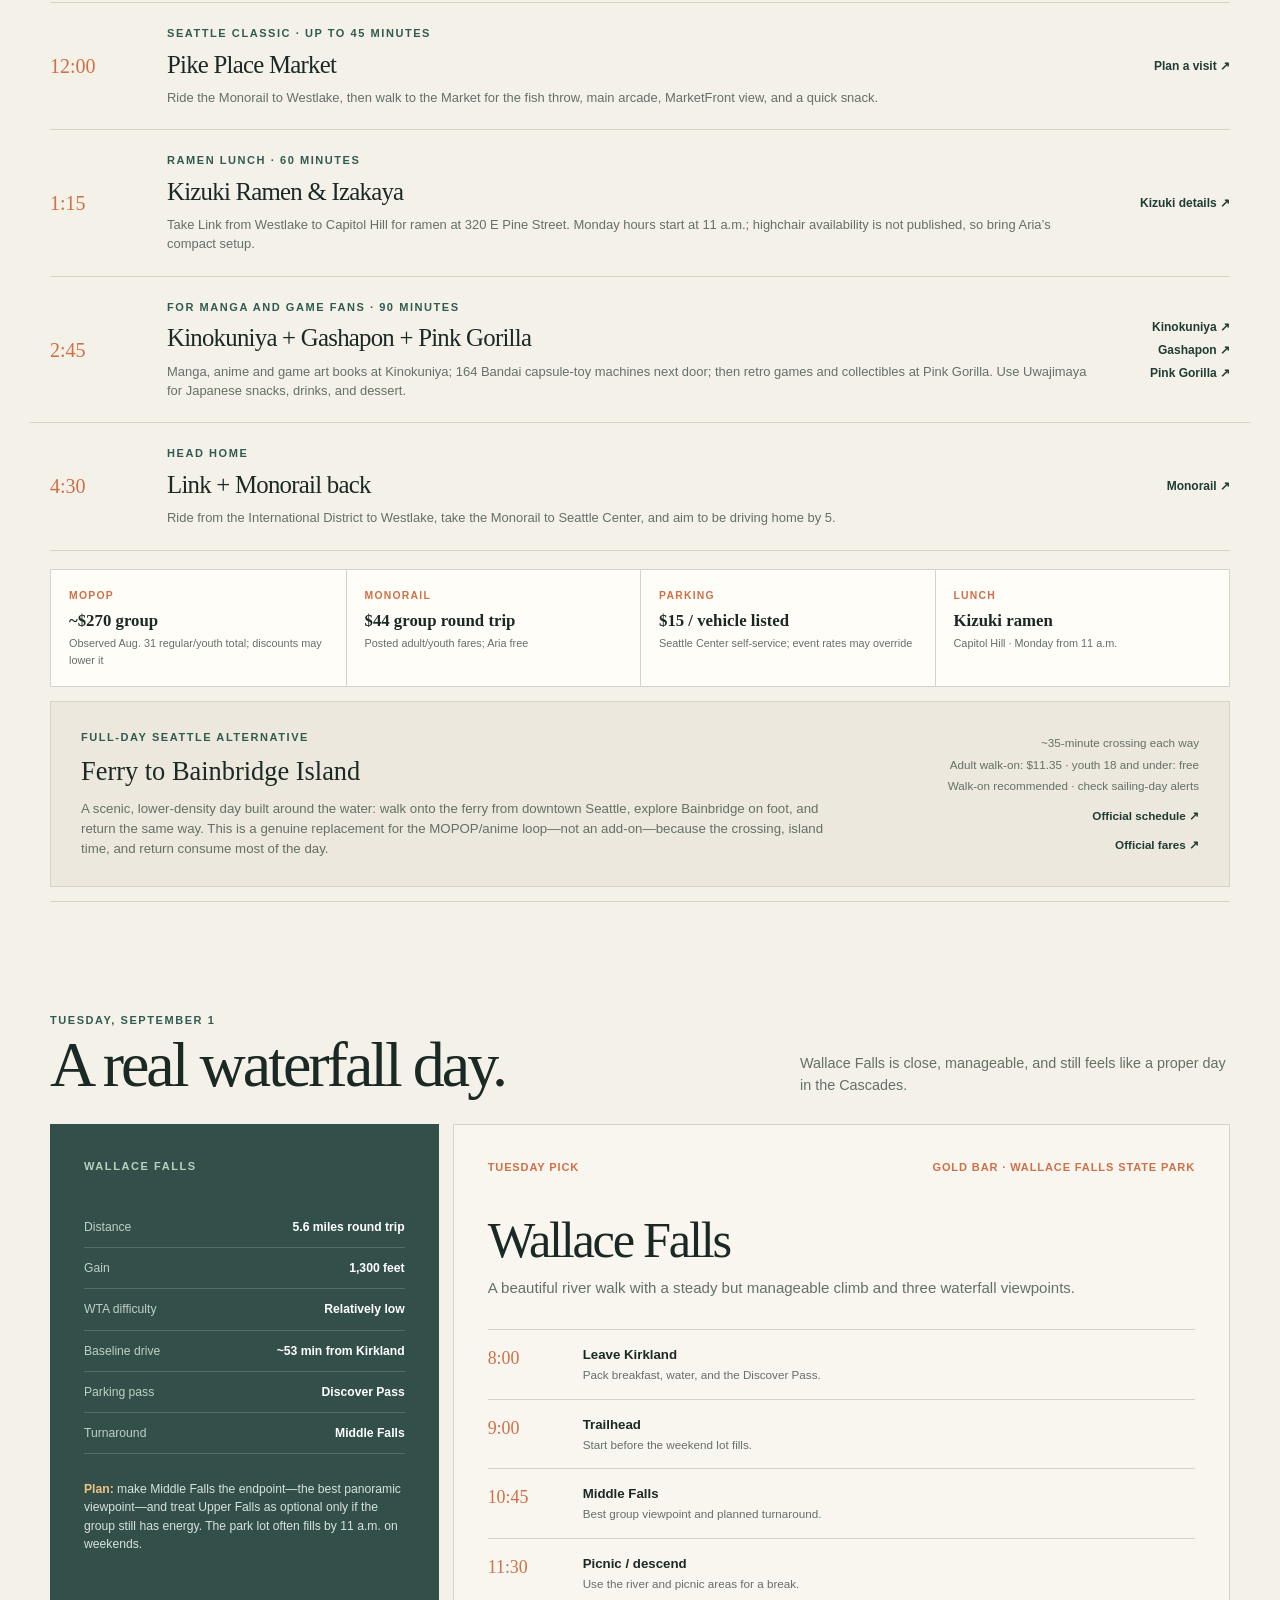
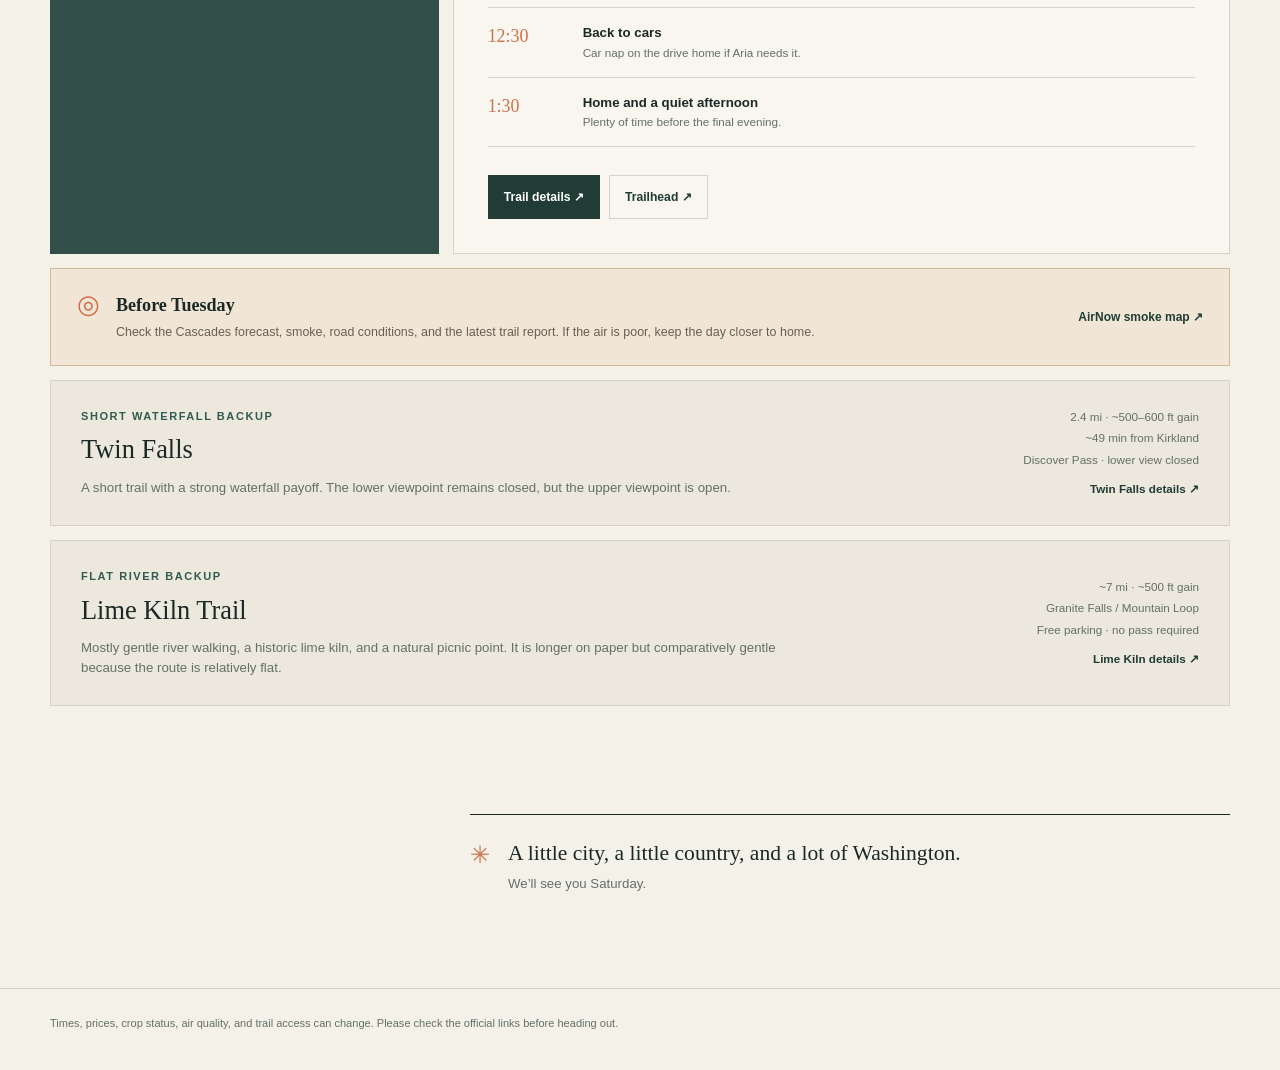
==== commit 7dbdde20: "feat: add steamship and bainbridge options" ====
--- a/index.html
+++ b/index.html
@@ -154,6 +154,20 @@
             <a href="https://bobscorn.com/sunflower-experience/" target="_blank" rel="noopener noreferrer">Official experience page ↗</a>
           </div>
         </div>
+
+        <div class="alternative-card">
+          <div>
+            <p class="eyebrow">Waterfront alternative</p>
+            <h3>Steamship Sunday · Virginia V</h3>
+            <p>A short, memorable Lake Union cruise on a historic steamship—an especially good fit if we want a lower-commitment Sunday with boats, city views, and a real Seattle experience. Choose one cruise, then pair it with an easy lunch or nearby waterfront walk rather than stacking it with the fair.</p>
+          </div>
+          <div class="alt-facts">
+            <span>Lake Union · free cruise</span>
+            <span>Board 10:30 / 12:30 · depart 11 / 1</span>
+            <span>1-hour cruise · snacks and drinks available</span>
+            <a href="https://virginiav.org/event/steamship_sunday-8_30/" target="_blank" rel="noopener noreferrer">Official Virginia V details ↗</a>
+          </div>
+        </div>
       </section>
 
       <section class="section detail-section" id="seattle" aria-labelledby="seattle-title">
@@ -202,6 +216,21 @@
           <div><span>Monorail</span><strong>$44 group round trip</strong><small>Posted adult/youth fares; Aria free</small></div>
           <div><span>Parking</span><strong>$15 / vehicle listed</strong><small>Seattle Center self-service; event rates may override</small></div>
           <div><span>Lunch</span><strong>Kizuki ramen</strong><small>Capitol Hill · Monday from 11 a.m.</small></div>
+        </div>
+
+        <div class="alternative-card">
+          <div>
+            <p class="eyebrow">Full-day Seattle alternative</p>
+            <h3>Ferry to Bainbridge Island</h3>
+            <p>A scenic, lower-density day built around the water: walk onto the ferry from downtown Seattle, explore Bainbridge on foot, and return the same way. This is a genuine replacement for the MOPOP/anime loop—not an add-on—because the crossing, island time, and return consume most of the day.</p>
+          </div>
+          <div class="alt-facts">
+            <span>~35-minute crossing each way</span>
+            <span>Adult walk-on: $11.35 · youth 18 and under: free</span>
+            <span>Walk-on recommended · check sailing-day alerts</span>
+            <a href="https://wsdot.com/ferries/schedule/scheduledetailbyroute.aspx?route=sea-bi" target="_blank" rel="noopener noreferrer">Official schedule ↗</a>
+            <a href="https://www.wsdot.wa.gov/ferries/fares/faresdetail.aspx?departingterm=7&arrivingterm=3" target="_blank" rel="noopener noreferrer">Official fares ↗</a>
+          </div>
         </div>
       </section>
 
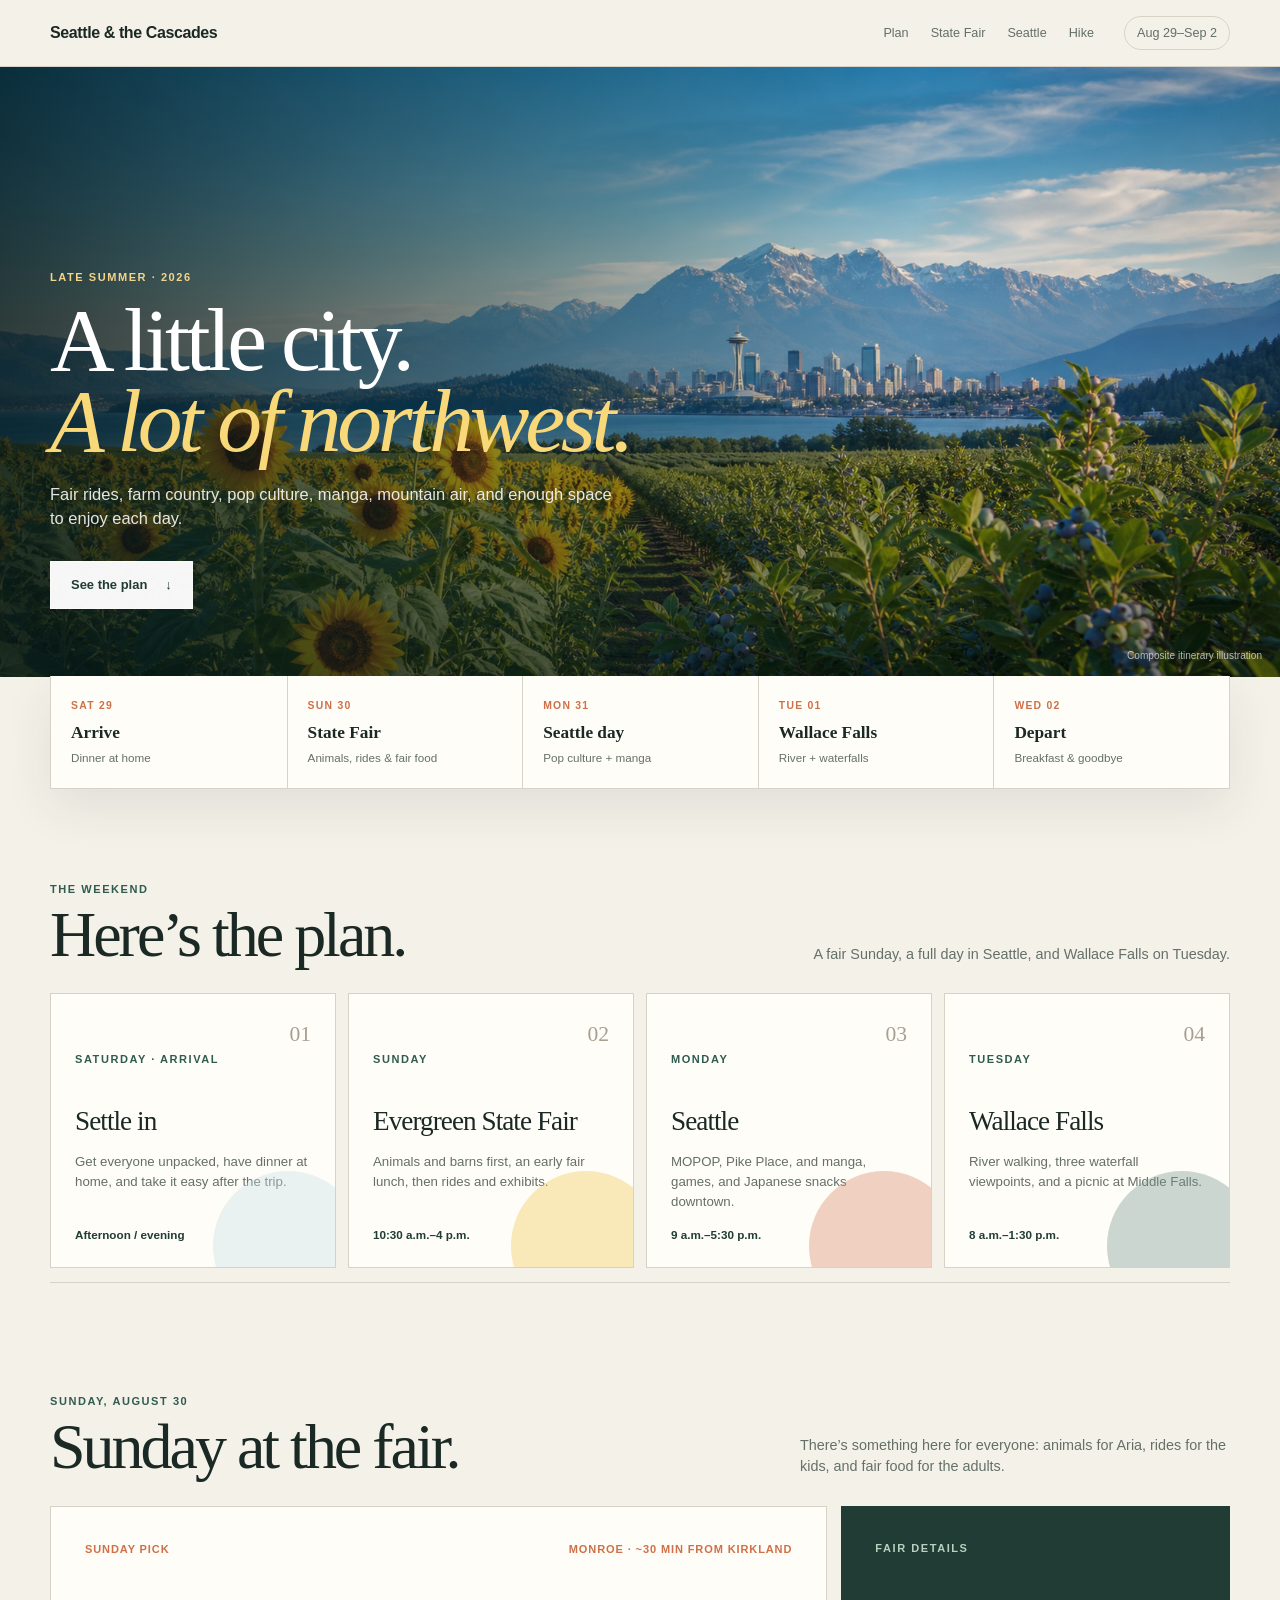
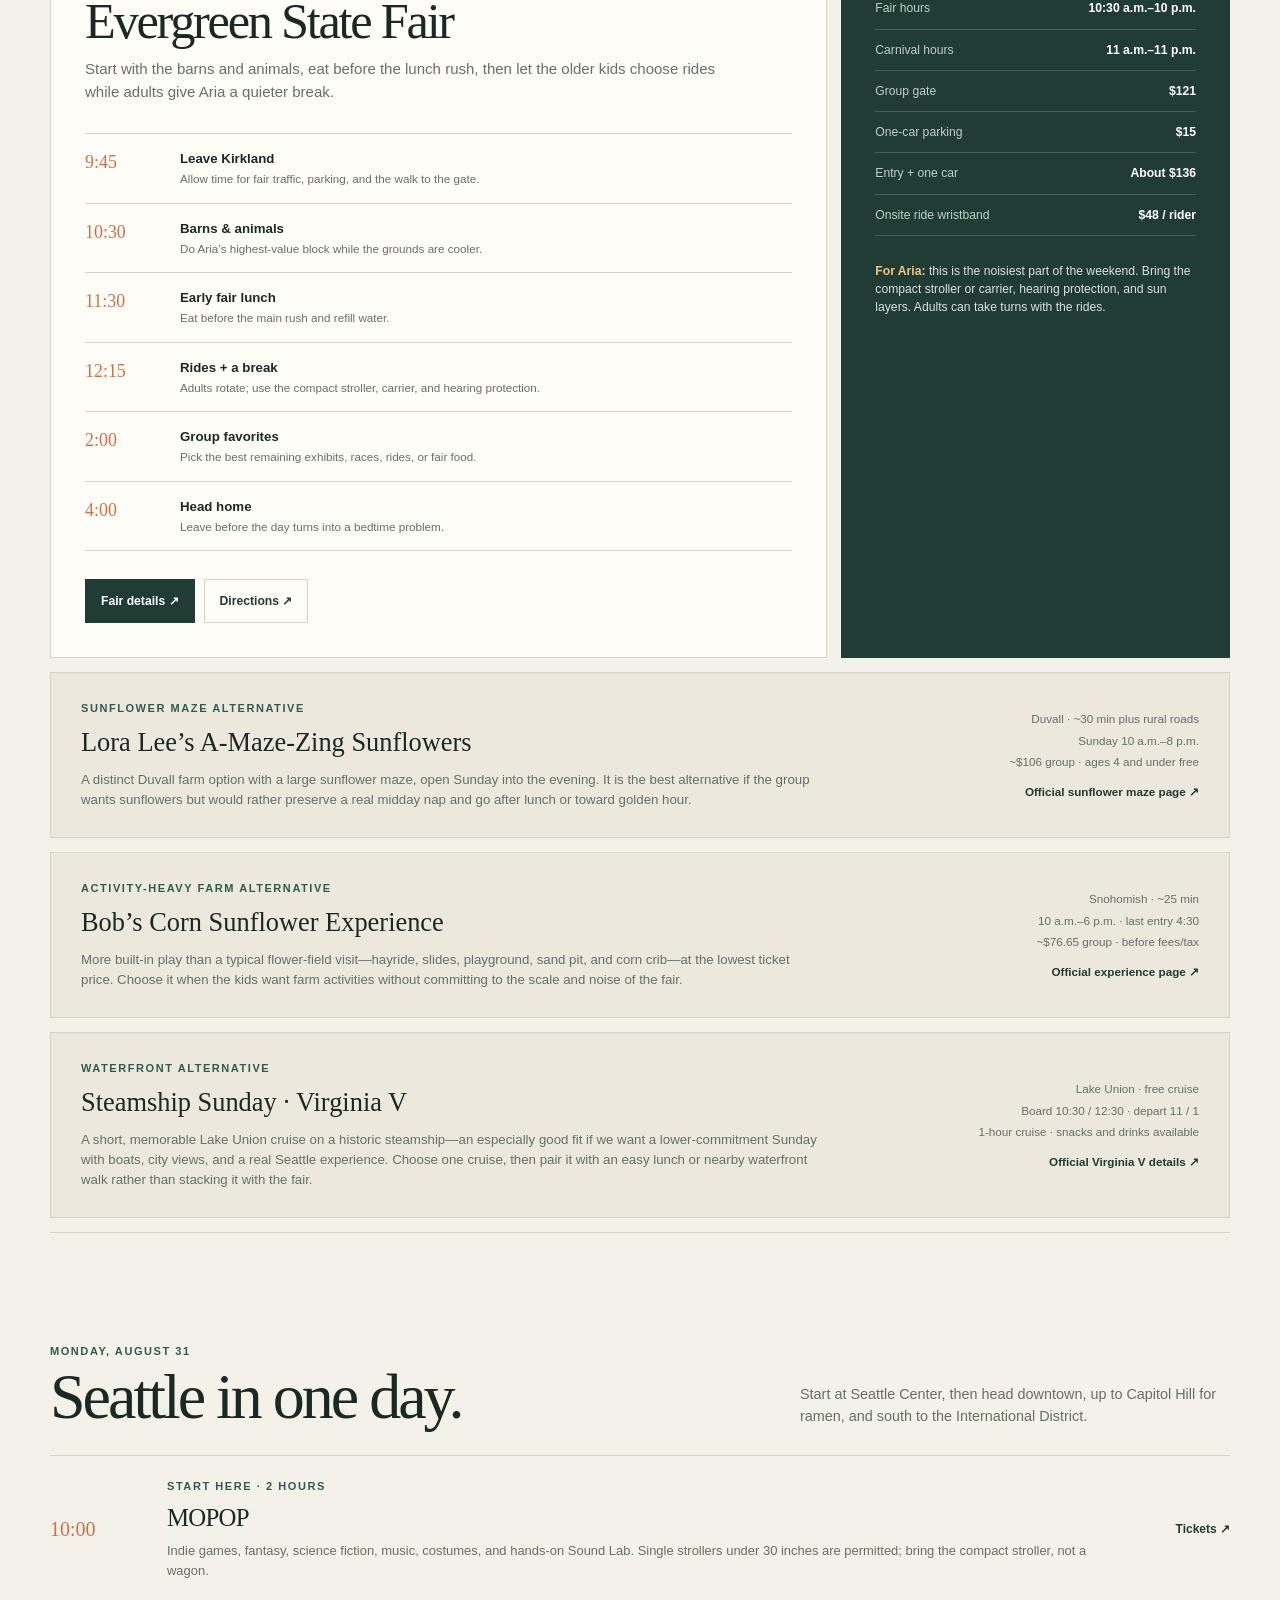
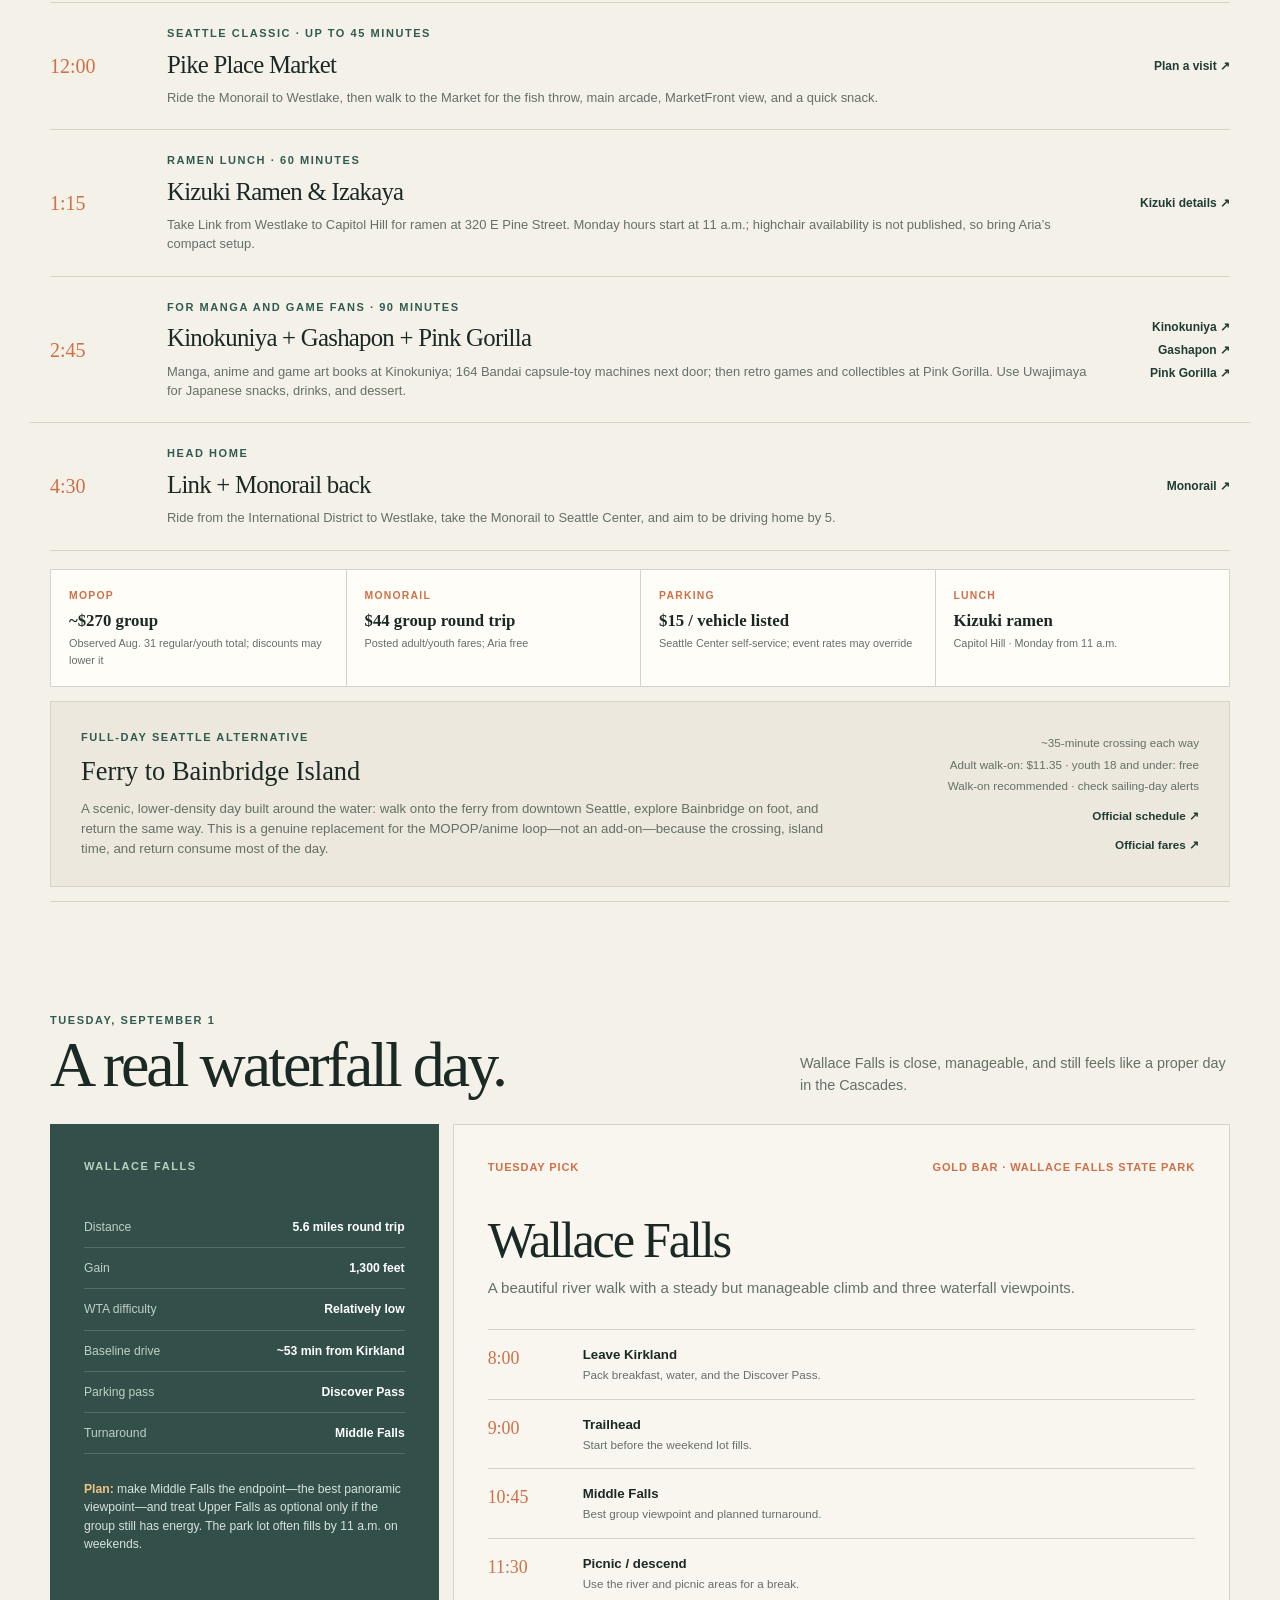
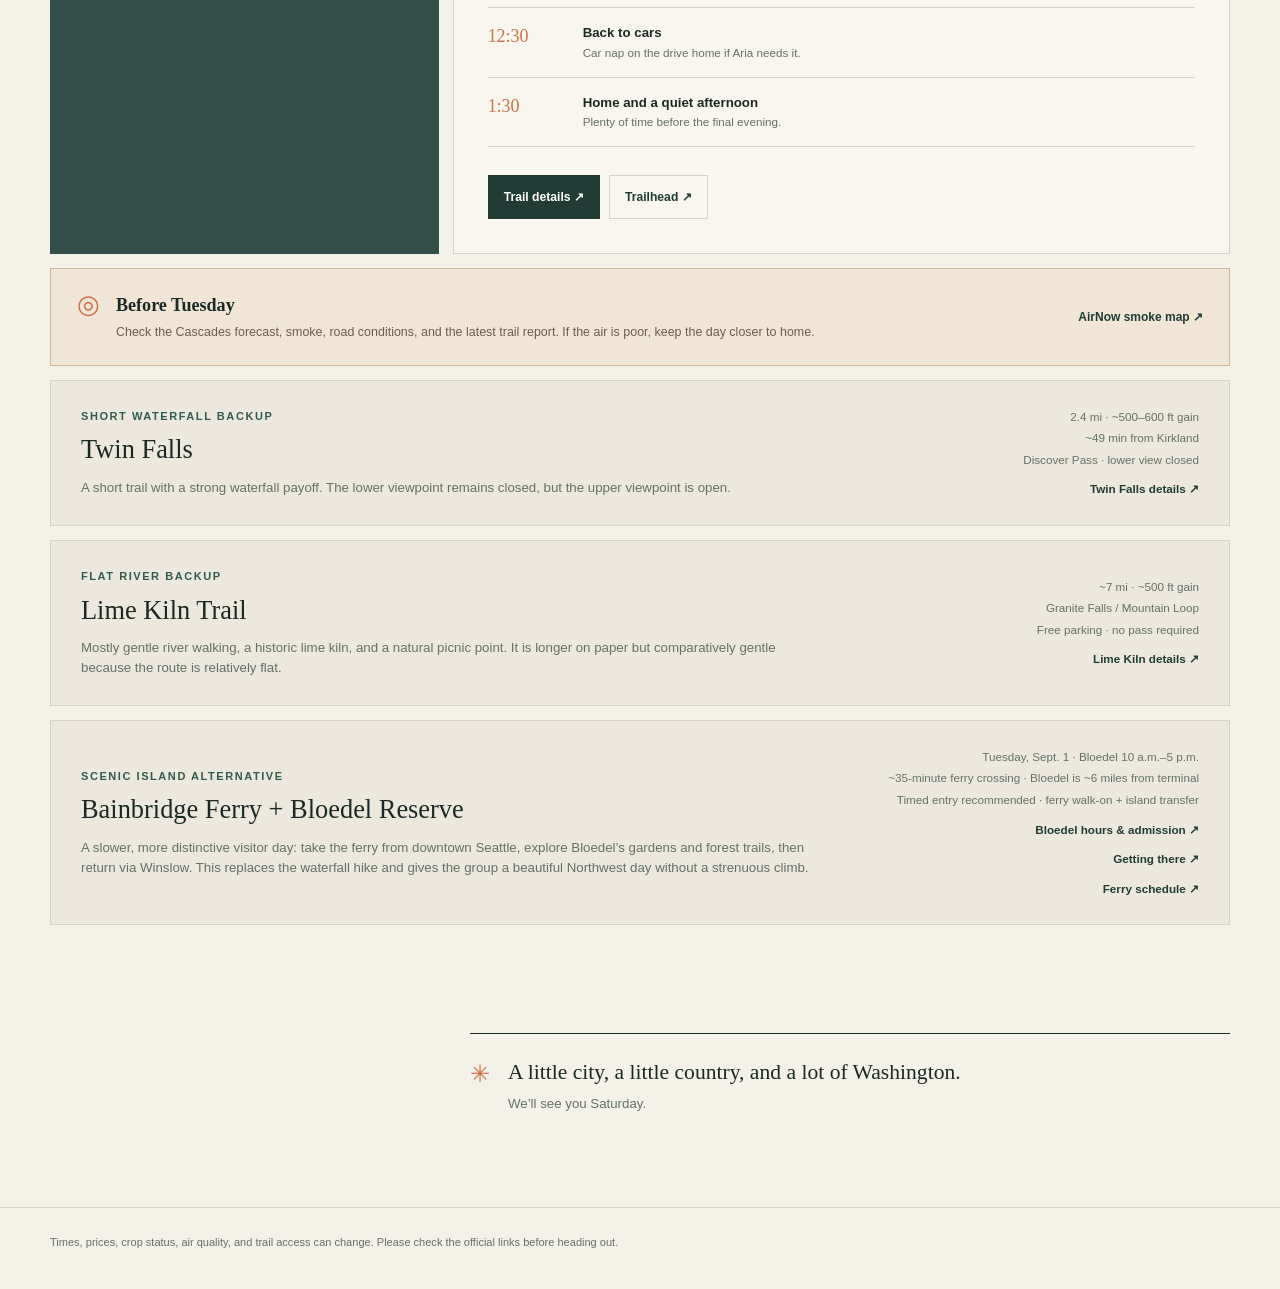
==== commit 76c2a61f: "feat: add bainbridge bloedel day option" ====
--- a/index.html
+++ b/index.html
@@ -307,6 +307,22 @@
             <a href="https://www.wta.org/go-hiking/hikes/lime-kiln" target="_blank" rel="noopener noreferrer">Lime Kiln details ↗</a>
           </div>
         </div>
+
+        <div class="alternative-card">
+          <div>
+            <p class="eyebrow">Scenic island alternative</p>
+            <h3>Bainbridge Ferry + Bloedel Reserve</h3>
+            <p>A slower, more distinctive visitor day: take the ferry from downtown Seattle, explore Bloedel’s gardens and forest trails, then return via Winslow. This replaces the waterfall hike and gives the group a beautiful Northwest day without a strenuous climb.</p>
+          </div>
+          <div class="alt-facts">
+            <span>Tuesday, Sept. 1 · Bloedel 10 a.m.–5 p.m.</span>
+            <span>~35-minute ferry crossing · Bloedel is ~6 miles from terminal</span>
+            <span>Timed entry recommended · ferry walk-on + island transfer</span>
+            <a href="https://bloedelreserve.org/visit/hours-admission/" target="_blank" rel="noopener noreferrer">Bloedel hours &amp; admission ↗</a>
+            <a href="https://bloedelreserve.org/visit/getting-here/" target="_blank" rel="noopener noreferrer">Getting there ↗</a>
+            <a href="https://wsdot.com/ferries/schedule/scheduledetailbyroute.aspx?route=sea-bi" target="_blank" rel="noopener noreferrer">Ferry schedule ↗</a>
+          </div>
+        </div>
       </section>
 
       <section class="close-note" aria-label="Itinerary summary">
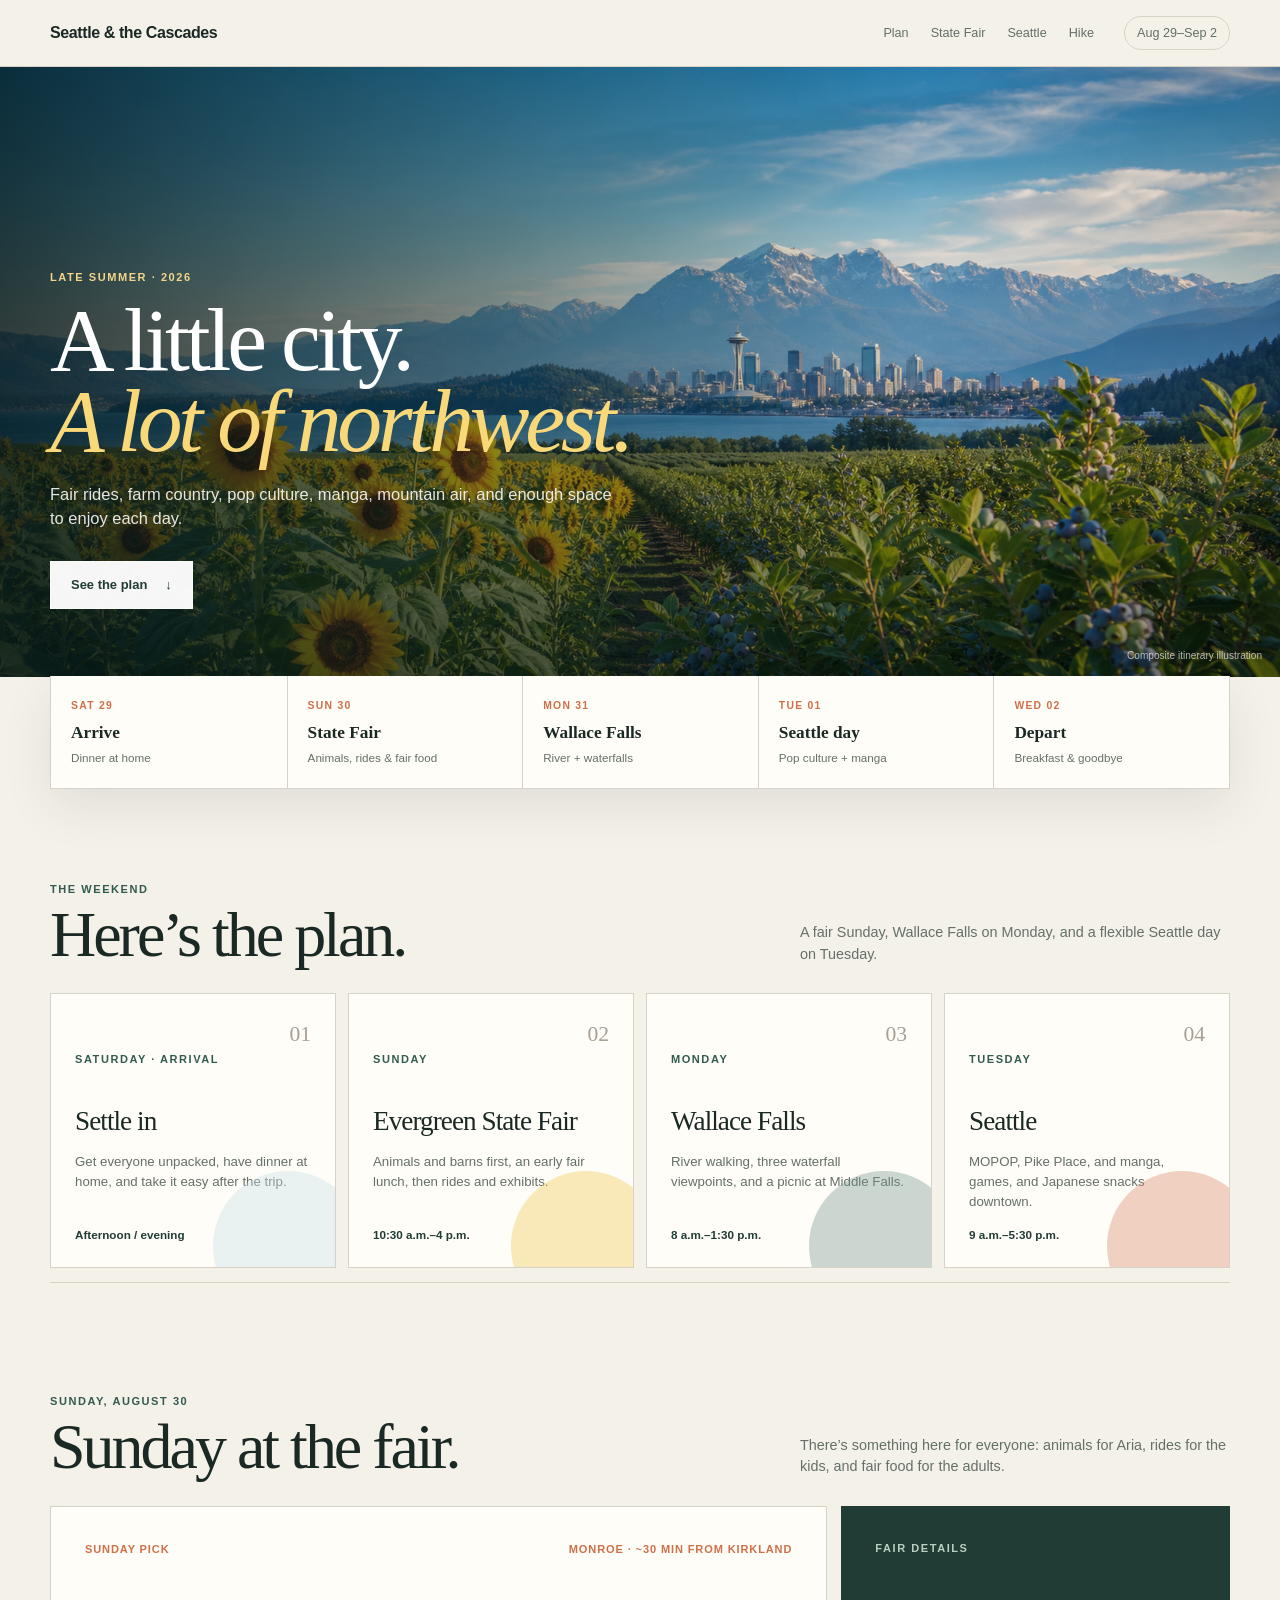
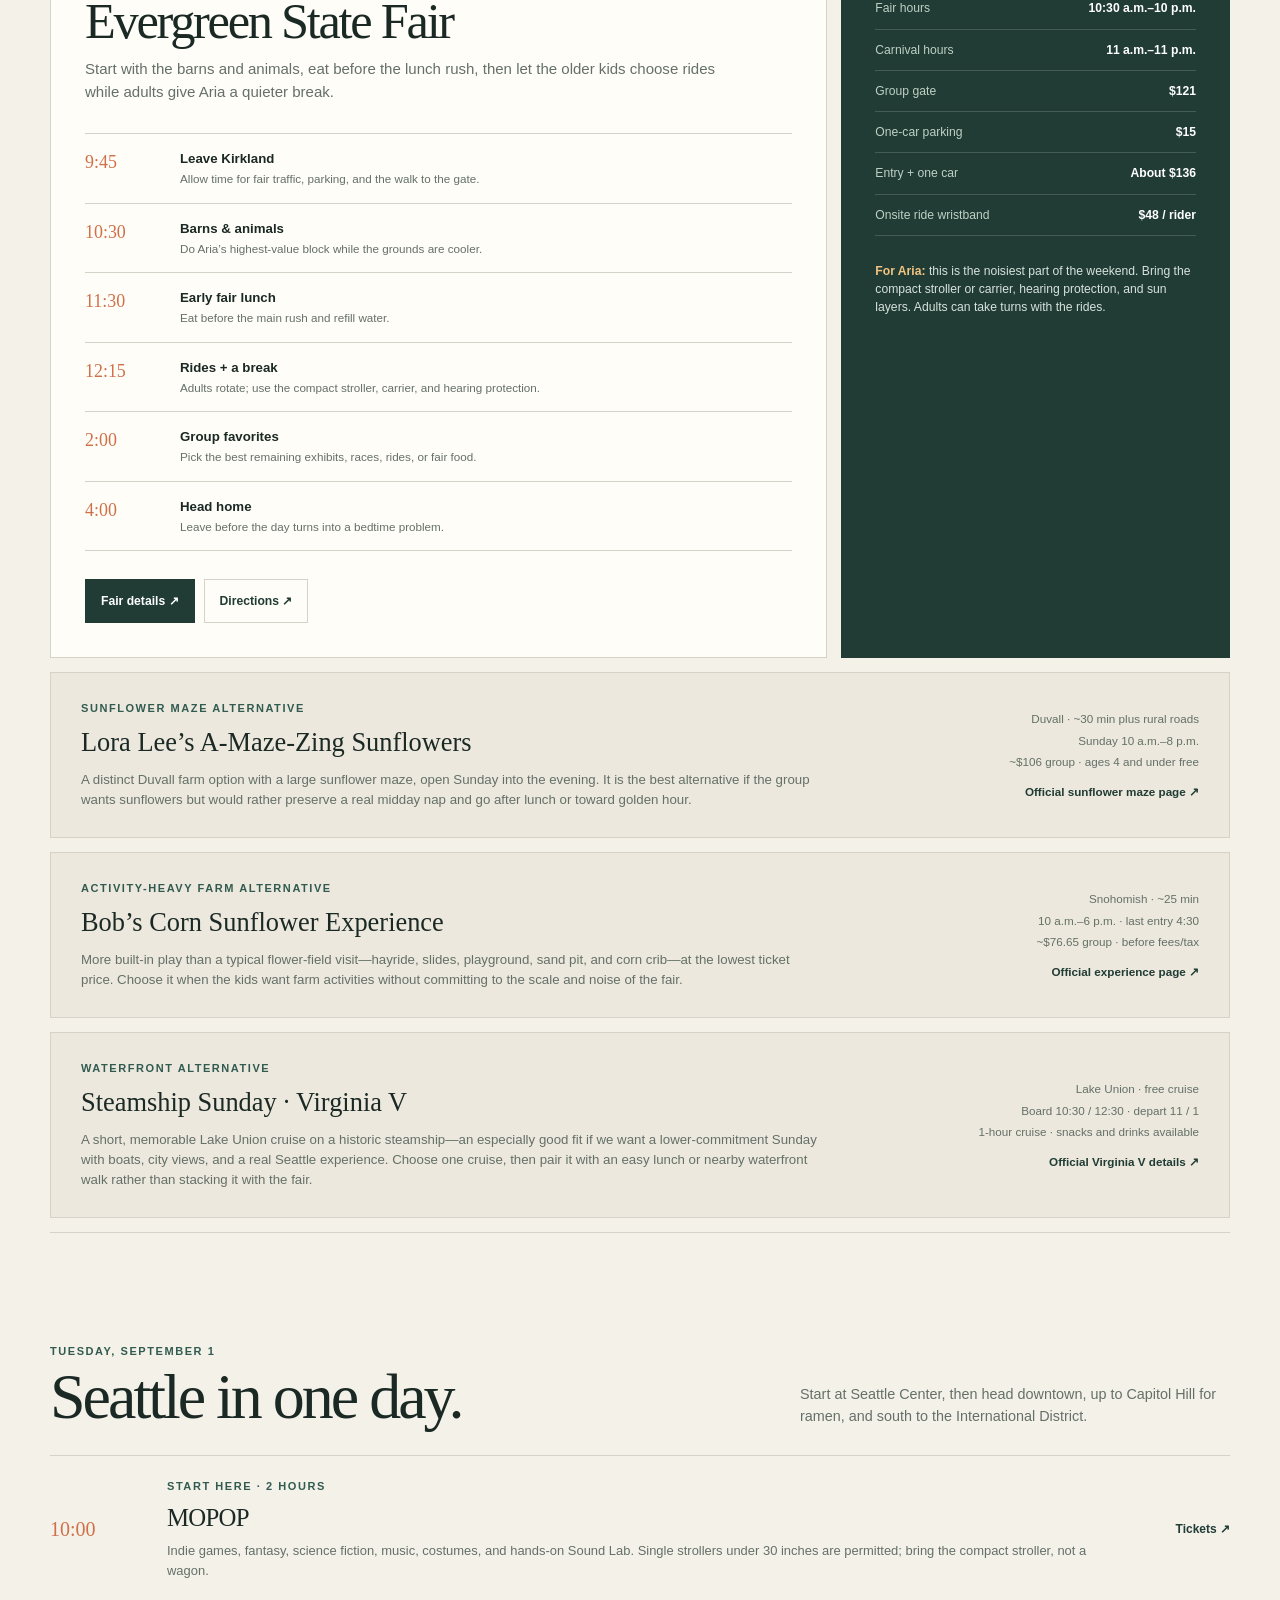
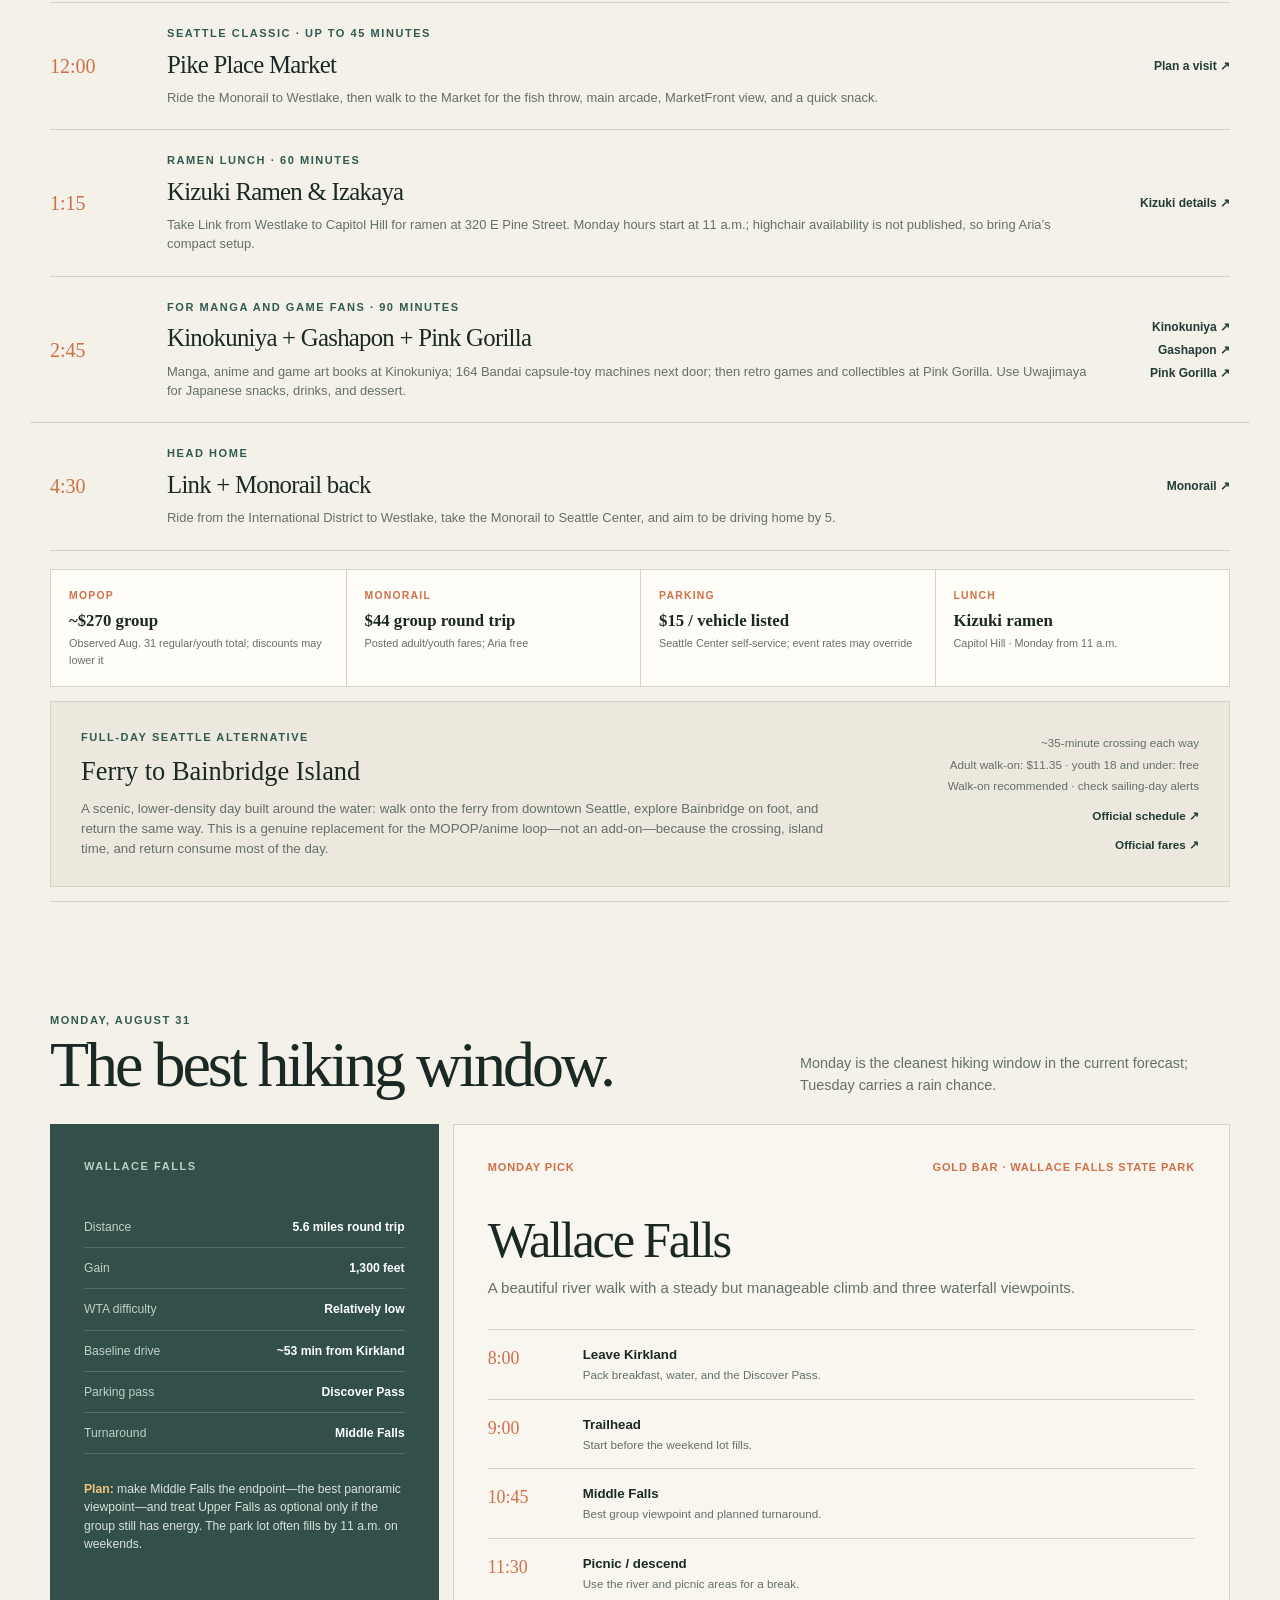
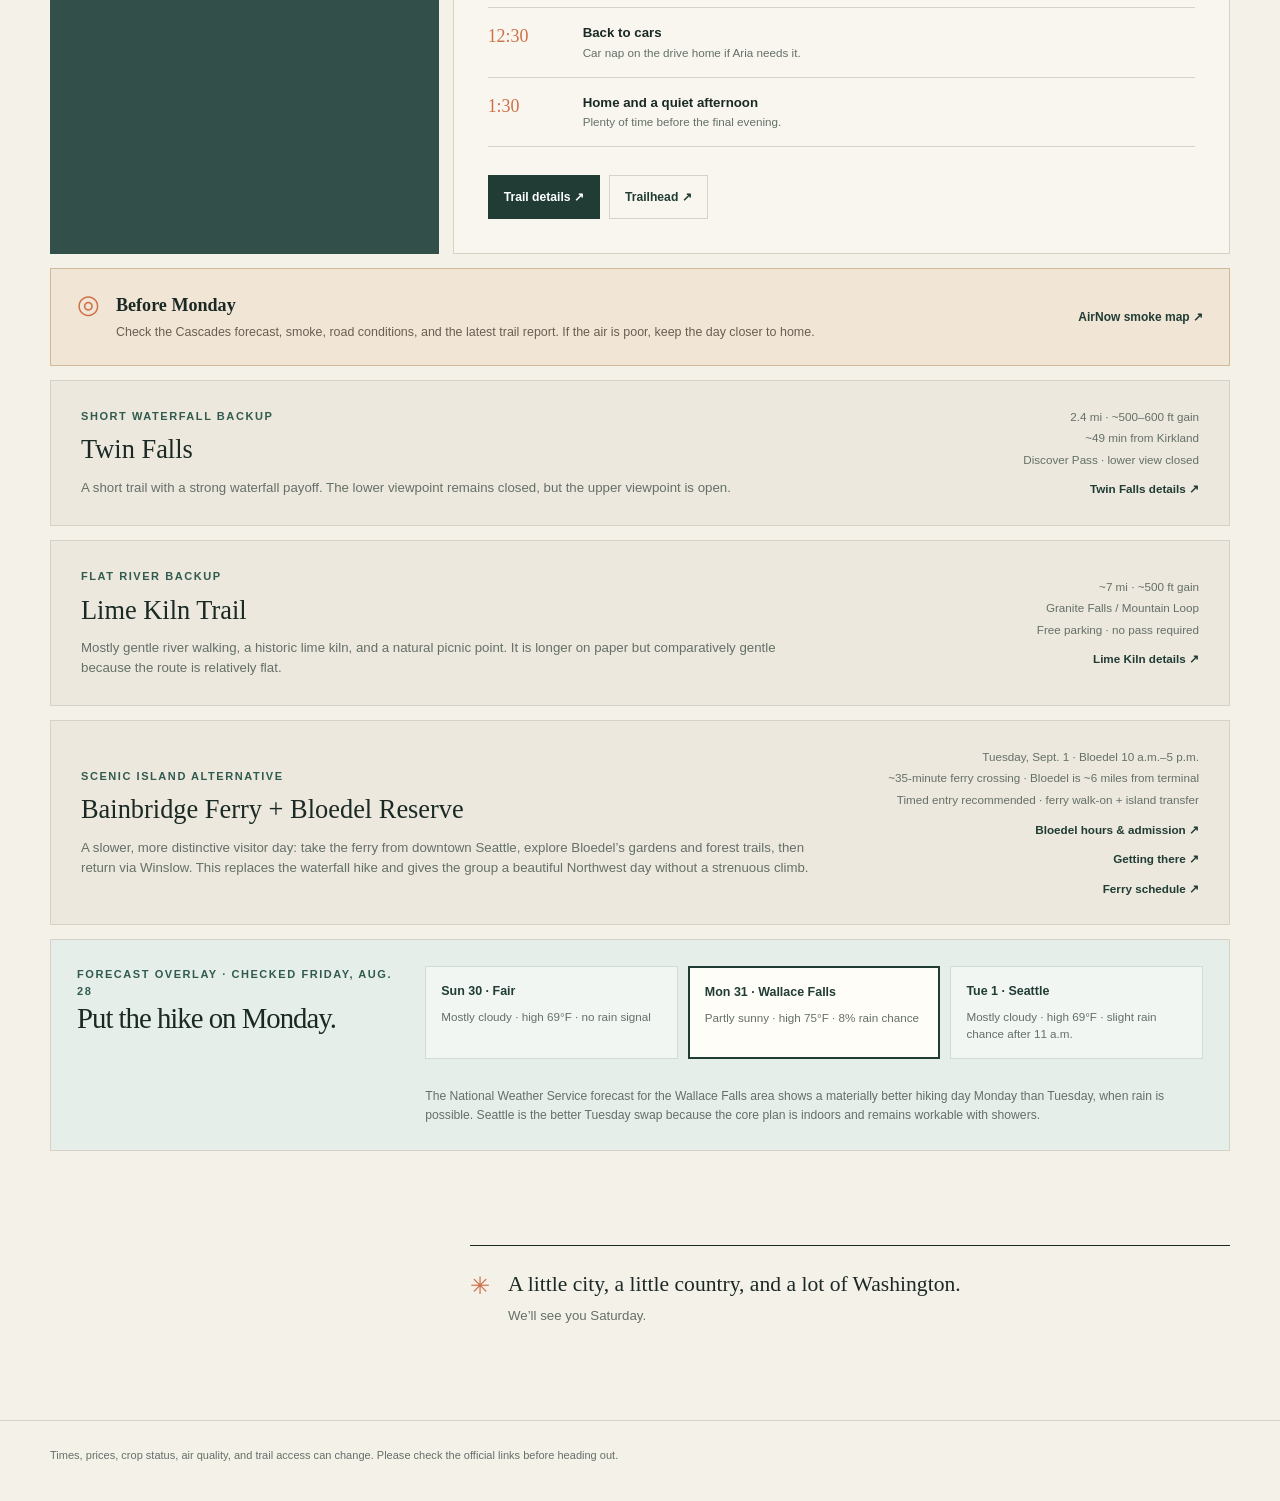
==== commit 4985c6e9: "feat: move hike to better weather window" ====
--- a/index.html
+++ b/index.html
@@ -40,8 +40,8 @@
       <section class="visit-strip" aria-label="Visit window">
         <div><span>SAT 29</span><strong>Arrive</strong><small>Dinner at home</small></div>
         <div><span>SUN 30</span><strong>State Fair</strong><small>Animals, rides &amp; fair food</small></div>
-        <div><span>MON 31</span><strong>Seattle day</strong><small>Pop culture + manga</small></div>
-        <div><span>TUE 01</span><strong>Wallace Falls</strong><small>River + waterfalls</small></div>
+        <div><span>MON 31</span><strong>Wallace Falls</strong><small>River + waterfalls</small></div>
+        <div><span>TUE 01</span><strong>Seattle day</strong><small>Pop culture + manga</small></div>
         <div><span>WED 02</span><strong>Depart</strong><small>Breakfast &amp; goodbye</small></div>
       </section>
 
@@ -51,7 +51,7 @@
             <p class="eyebrow">The weekend</p>
             <h2 id="plan-title">Here’s the plan.</h2>
           </div>
-          <p class="section-note">A fair Sunday, a full day in Seattle, and Wallace Falls on Tuesday.</p>
+          <p class="section-note">A fair Sunday, Wallace Falls on Monday, and a flexible Seattle day on Tuesday.</p>
         </div>
 
         <div class="day-grid">
@@ -69,19 +69,19 @@
             <p>Animals and barns first, an early fair lunch, then rides and exhibits.</p>
             <p class="time">10:30 a.m.–4 p.m.</p>
           </article>
-          <article class="day-card city">
+          <article class="day-card mountain">
             <span class="day-number">03</span>
             <p class="eyebrow">Monday</p>
+            <h3>Wallace Falls</h3>
+            <p>River walking, three waterfall viewpoints, and a picnic at Middle Falls.</p>
+            <p class="time">8 a.m.–1:30 p.m.</p>
+          </article>
+          <article class="day-card city">
+            <span class="day-number">04</span>
+            <p class="eyebrow">Tuesday</p>
             <h3>Seattle</h3>
             <p>MOPOP, Pike Place, and manga, games, and Japanese snacks downtown.</p>
             <p class="time">9 a.m.–5:30 p.m.</p>
-          </article>
-          <article class="day-card mountain">
-            <span class="day-number">04</span>
-            <p class="eyebrow">Tuesday</p>
-            <h3>Wallace Falls</h3>
-            <p>River walking, three waterfall viewpoints, and a picnic at Middle Falls.</p>
-            <p class="time">8 a.m.–1:30 p.m.</p>
           </article>
         </div>
       </section>
@@ -173,7 +173,7 @@
       <section class="section detail-section" id="seattle" aria-labelledby="seattle-title">
         <div class="section-heading">
           <div>
-            <p class="eyebrow">Monday, August 31</p>
+            <p class="eyebrow">Tuesday, September 1</p>
             <h2 id="seattle-title">Seattle in one day.</h2>
           </div>
           <p class="section-note">Start at Seattle Center, then head downtown, up to Capitol Hill for ramen, and south to the International District.</p>
@@ -237,10 +237,10 @@
       <section class="section detail-section" id="hike" aria-labelledby="hike-title">
         <div class="section-heading">
           <div>
-            <p class="eyebrow">Tuesday, September 1</p>
-            <h2 id="hike-title">A real waterfall day.</h2>
-          </div>
-          <p class="section-note">Wallace Falls is close, manageable, and still feels like a proper day in the Cascades.</p>
+            <p class="eyebrow">Monday, August 31</p>
+            <h2 id="hike-title">The best hiking window.</h2>
+          </div>
+          <p class="section-note">Monday is the cleanest hiking window in the current forecast; Tuesday carries a rain chance.</p>
         </div>
 
         <div class="feature-grid reverse">
@@ -257,7 +257,7 @@
             <p class="caveat"><strong>Plan:</strong> make Middle Falls the endpoint—the best panoramic viewpoint—and treat Upper Falls as optional only if the group still has energy. The park lot often fills by 11 a.m. on weekends.</p>
           </aside>
           <article class="primary-card mountain-card">
-            <div class="card-kicker"><span>Tuesday pick</span><span>Gold Bar · Wallace Falls State Park</span></div>
+            <div class="card-kicker"><span>Monday pick</span><span>Gold Bar · Wallace Falls State Park</span></div>
             <h3>Wallace Falls</h3>
             <p class="lede">A beautiful river walk with a steady but manageable climb and three waterfall viewpoints.</p>
             <div class="timeline">
@@ -276,7 +276,7 @@
         </div>
 
         <div class="safety-gate">
-          <div><span class="gate-icon" aria-hidden="true">◎</span><div><strong>Before Tuesday</strong><p>Check the Cascades forecast, smoke, road conditions, and the latest trail report. If the air is poor, keep the day closer to home.</p></div></div>
+          <div><span class="gate-icon" aria-hidden="true">◎</span><div><strong>Before Monday</strong><p>Check the Cascades forecast, smoke, road conditions, and the latest trail report. If the air is poor, keep the day closer to home.</p></div></div>
           <a href="https://fire.airnow.gov/" target="_blank" rel="noopener noreferrer">AirNow smoke map ↗</a>
         </div>
 
@@ -325,6 +325,16 @@
         </div>
       </section>
 
+      <section class="weather-strip" aria-label="Weather overlay">
+        <div><p class="eyebrow">Forecast overlay · checked Friday, Aug. 28</p><h2>Put the hike on Monday.</h2></div>
+        <div class="weather-grid">
+          <article><strong>Sun 30 · Fair</strong><span>Mostly cloudy · high 69°F · no rain signal</span></article>
+          <article class="weather-best"><strong>Mon 31 · Wallace Falls</strong><span>Partly sunny · high 75°F · 8% rain chance</span></article>
+          <article><strong>Tue 1 · Seattle</strong><span>Mostly cloudy · high 69°F · slight rain chance after 11 a.m.</span></article>
+        </div>
+        <p class="weather-note">The National Weather Service forecast for the Wallace Falls area shows a materially better hiking day Monday than Tuesday, when rain is possible. Seattle is the better Tuesday swap because the core plan is indoors and remains workable with showers.</p>
+      </section>
+
       <section class="close-note" aria-label="Itinerary summary">
         <span>✳</span>
         <div><strong>A little city, a little country, and a lot of Washington.</strong><p>We’ll see you Saturday.</p></div>
--- a/assets/style.css
+++ b/assets/style.css
@@ -139,6 +139,14 @@
 .safety-gate strong { font-family: var(--serif); font-size: 1.13rem; font-weight: 600; }
 .safety-gate p { max-width: 780px; margin: 4px 0 0; color: #6b5d51; font-size: .78rem; }
 .safety-gate > a { flex: none; color: var(--pine); font-size: .75rem; font-weight: 850; text-decoration: none; }
+.weather-strip { display: grid; grid-template-columns: minmax(190px, .7fr) 1.7fr; gap: 28px; align-items: start; margin: 0 0 70px; padding: 26px; border: 1px solid var(--line); background: #e6eee9; }
+.weather-strip h2 { margin: 6px 0 0; font-family: var(--serif); font-size: 1.8rem; font-weight: 500; letter-spacing: -.035em; }
+.weather-grid { display: grid; grid-template-columns: repeat(3, 1fr); gap: 10px; }
+.weather-grid article { display: flex; flex-direction: column; gap: 8px; padding: 15px; border: 1px solid rgba(32,60,53,.14); background: rgba(255,255,255,.42); }
+.weather-grid article strong { color: var(--pine); font-size: .78rem; }
+.weather-grid article span { color: var(--muted); font-size: .73rem; line-height: 1.45; }
+.weather-grid .weather-best { border: 2px solid var(--pine); background: #fffdf7; }
+.weather-note { grid-column: 2; margin: 0; color: var(--muted); font-size: .76rem; line-height: 1.55; }
 
 .ready-section { display: grid; grid-template-columns: .8fr 1.2fr; gap: 65px; border-top: 1px solid var(--line); }
 .ready-list { margin: 0; padding: 0; list-style: none; border-top: 1px solid var(--line); }
@@ -197,6 +205,9 @@
   .route-stop.featured-stop { margin: 0 -15px; padding: 18px 15px; }
   .cost-strip > div + div { border-left: 0; border-top: 1px solid var(--line); }
   .safety-gate { align-items: flex-start; flex-direction: column; }
+  .weather-strip { grid-template-columns: 1fr; }
+  .weather-note { grid-column: 1; }
+  .weather-grid { grid-template-columns: 1fr; }
   .ready-list li { grid-template-columns: 38px 1fr; }
   .footer-inner { display: block; }
   .footer-inner p + p { margin-top: 7px; }
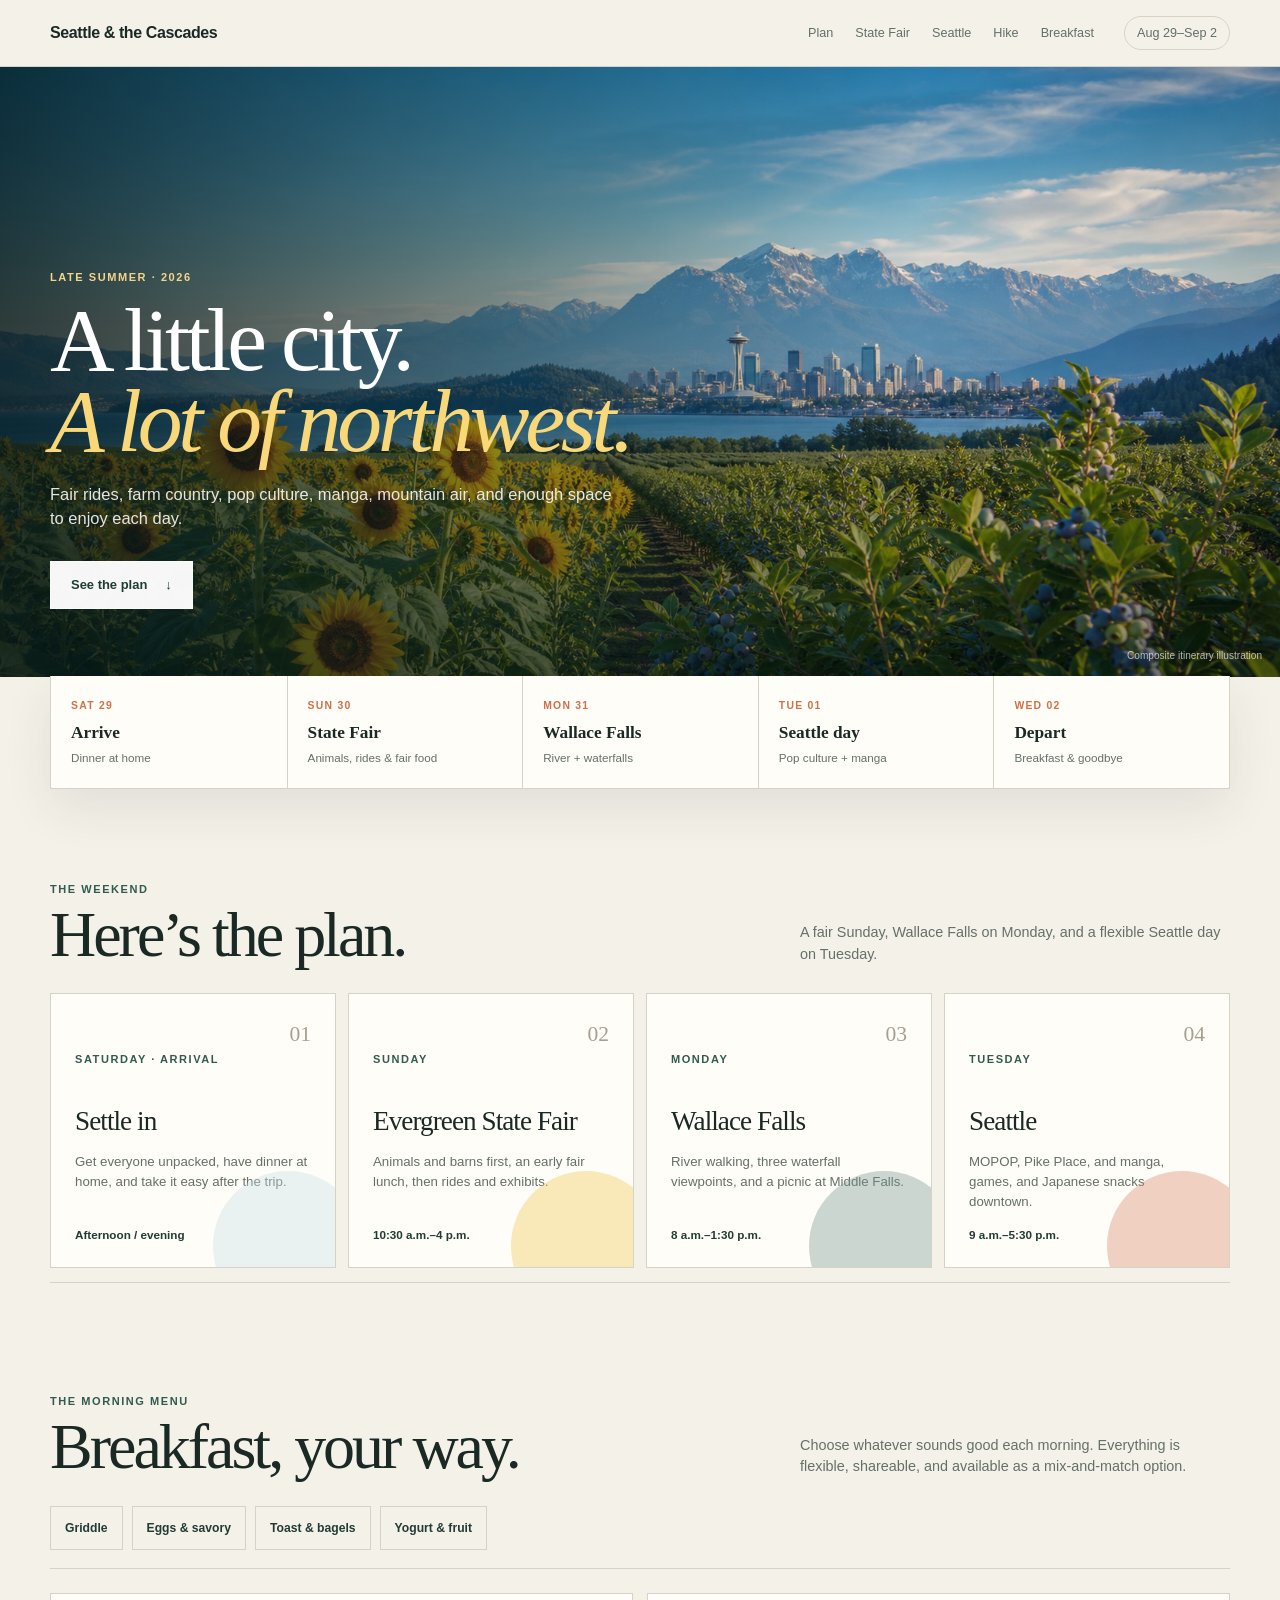
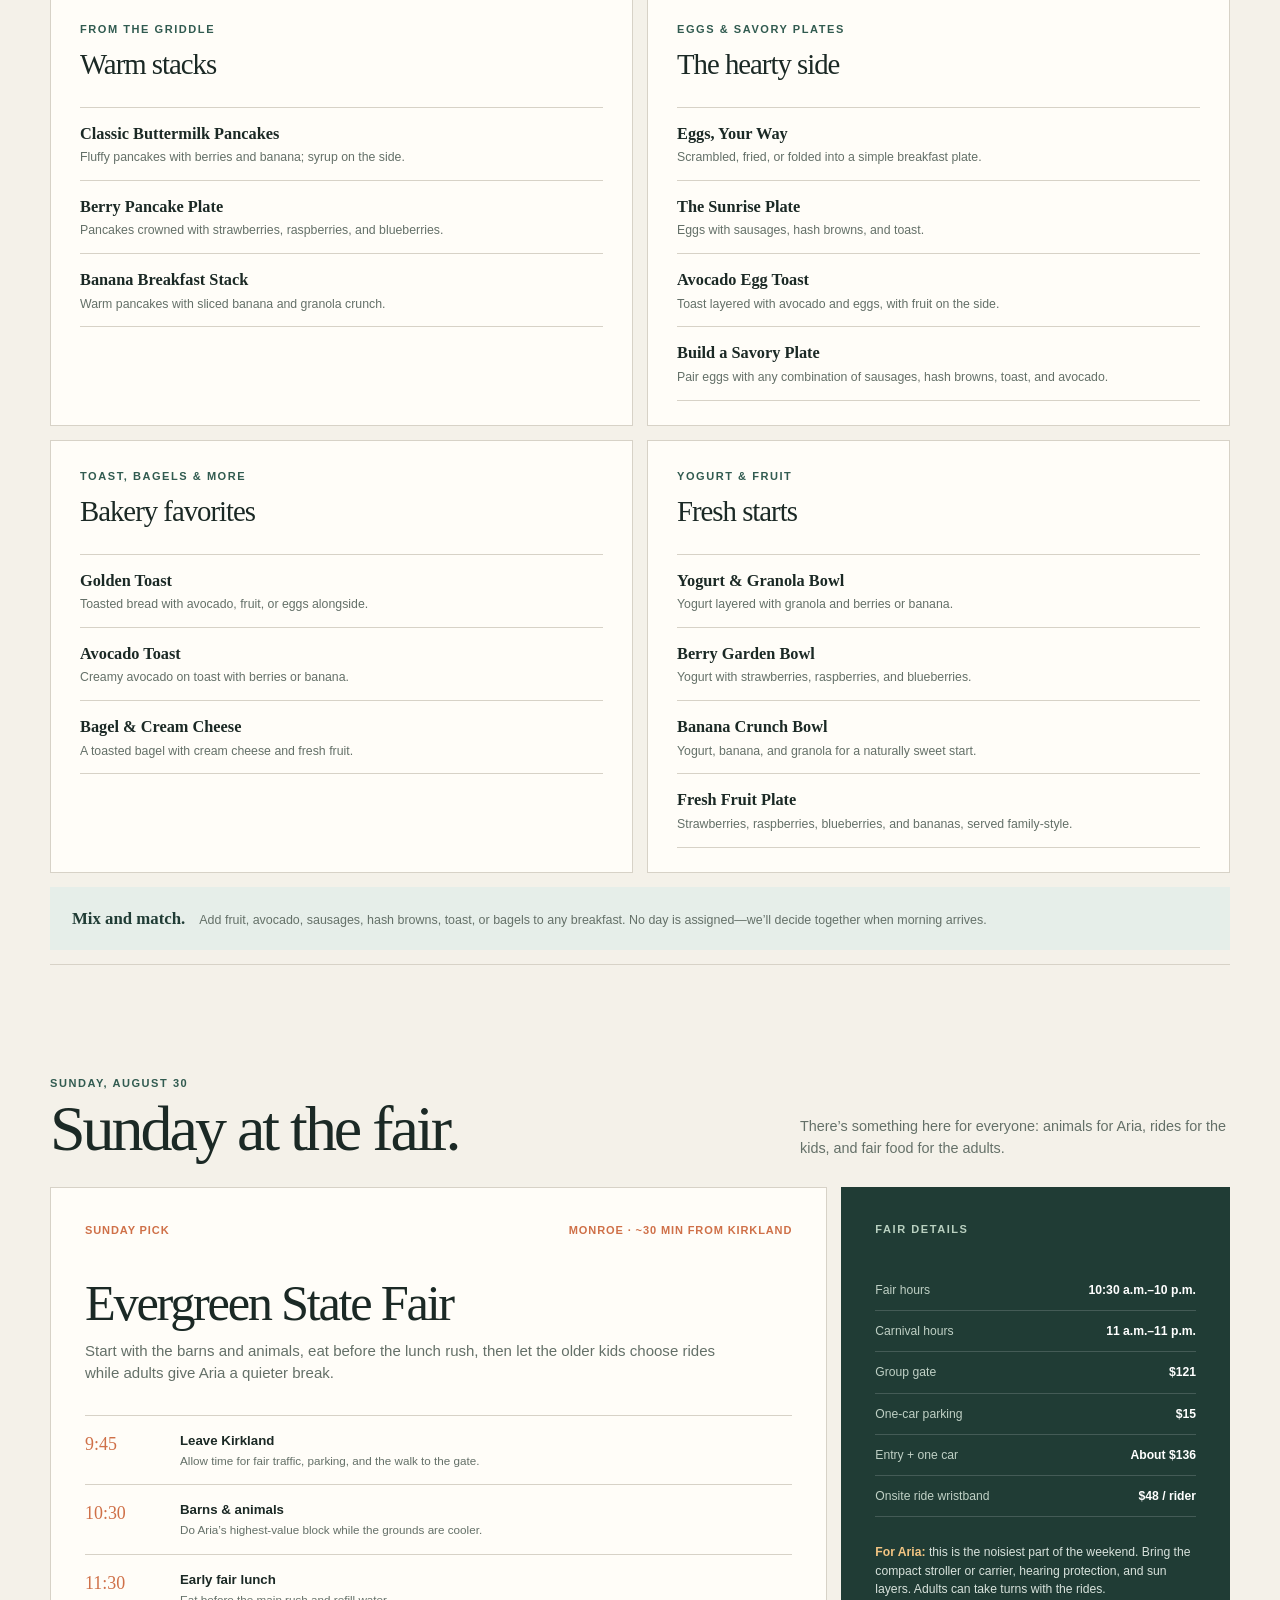
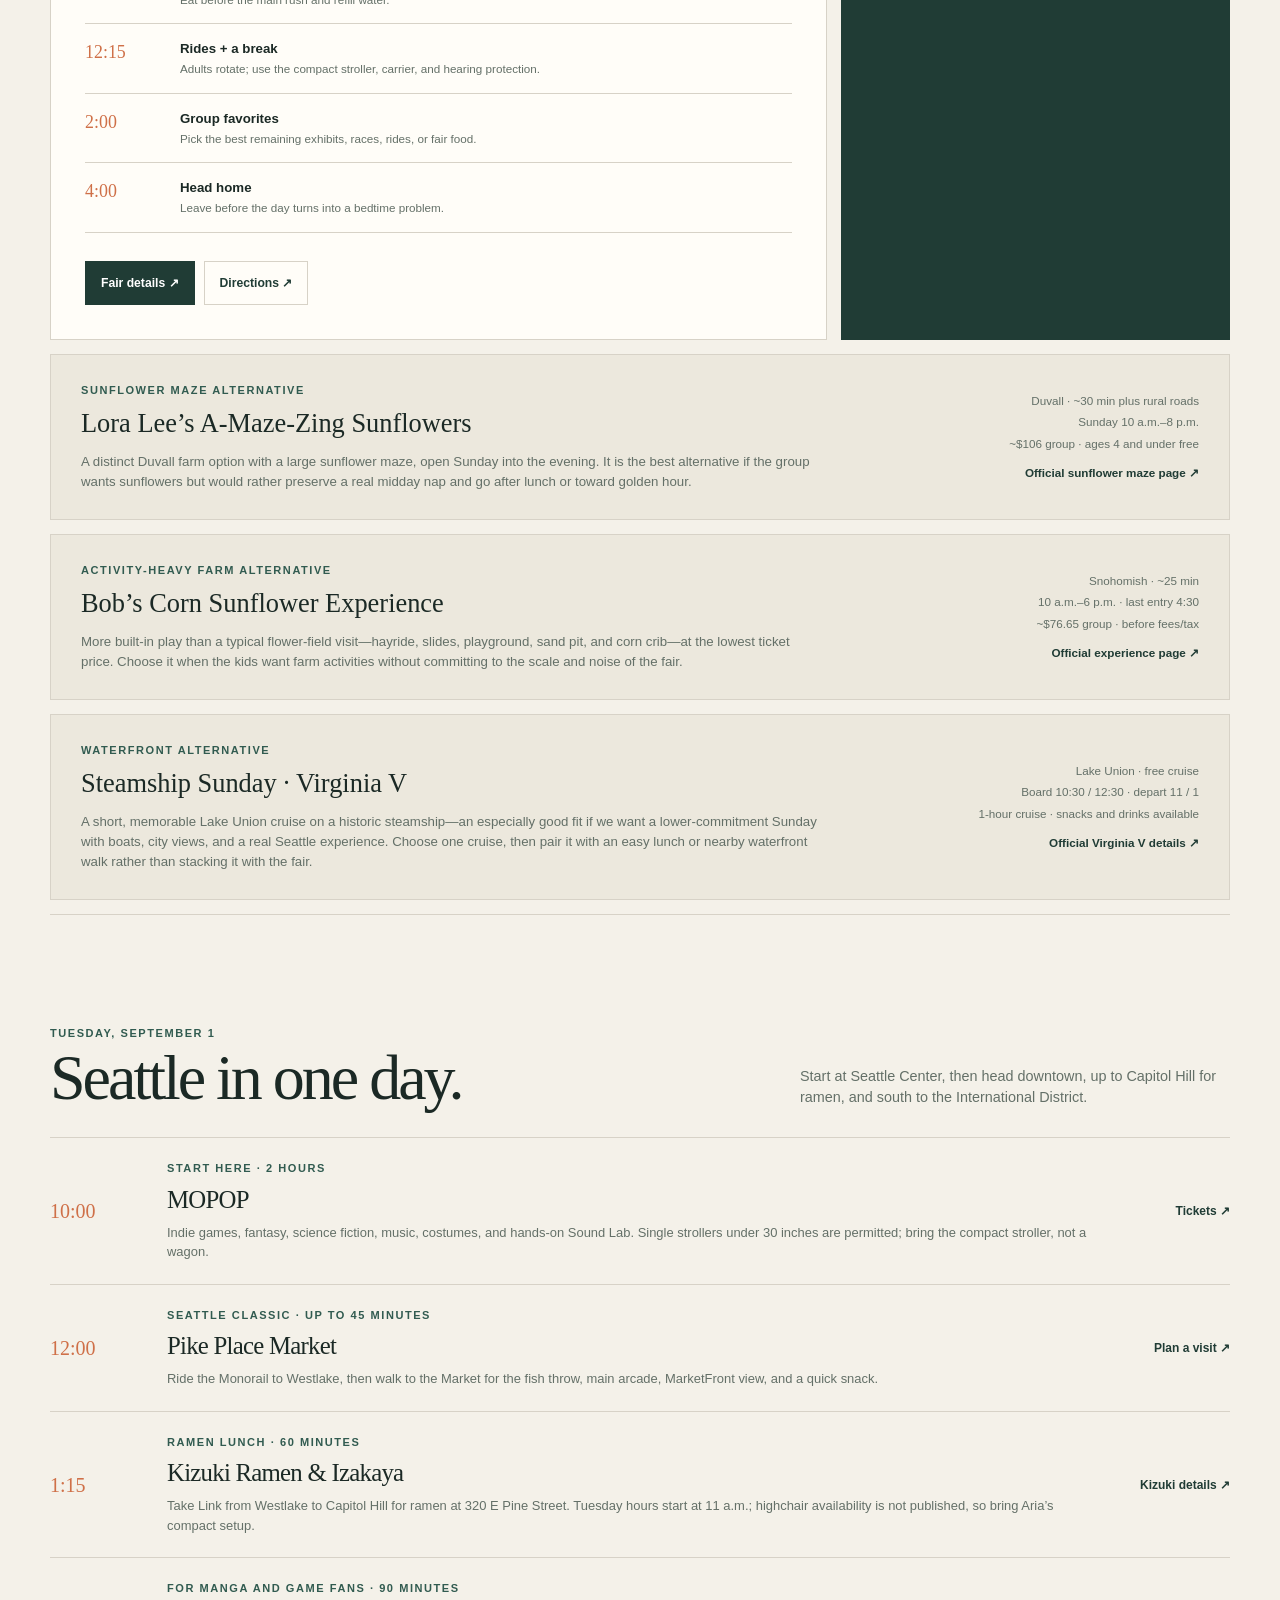
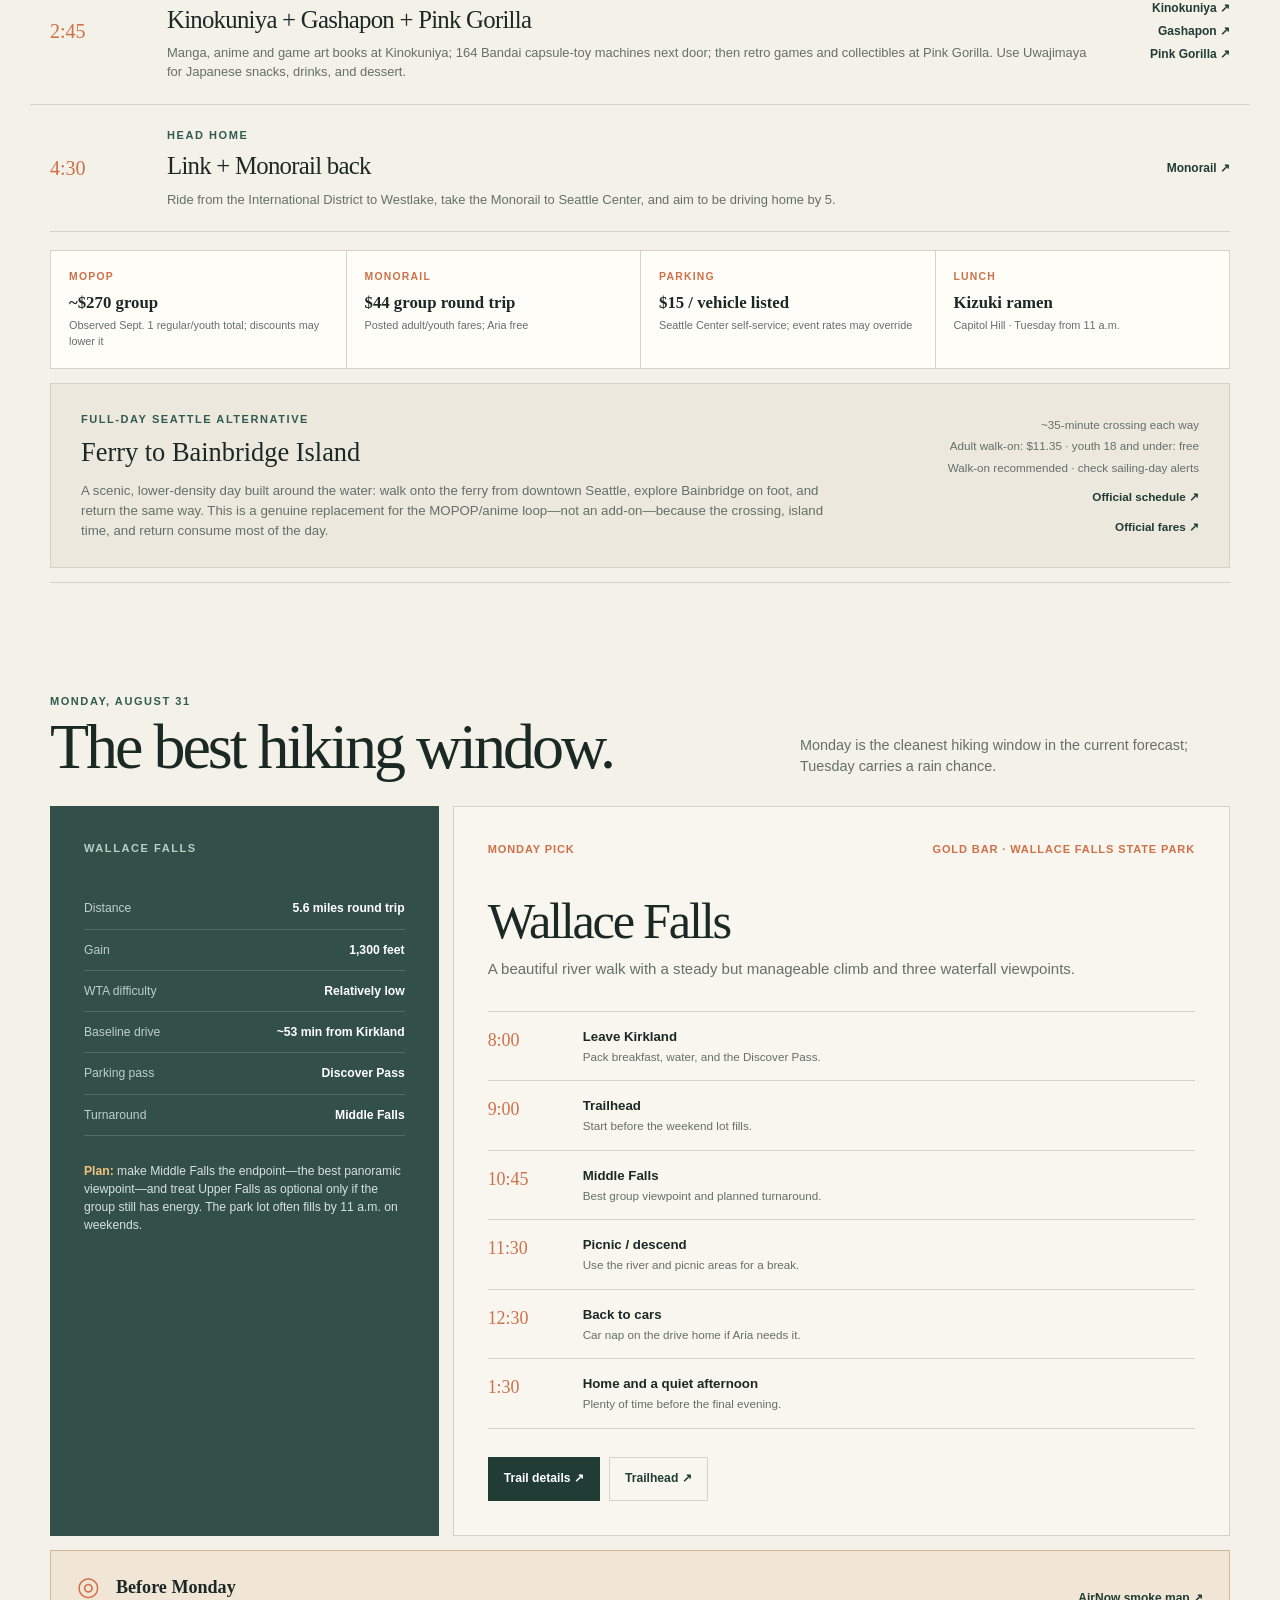
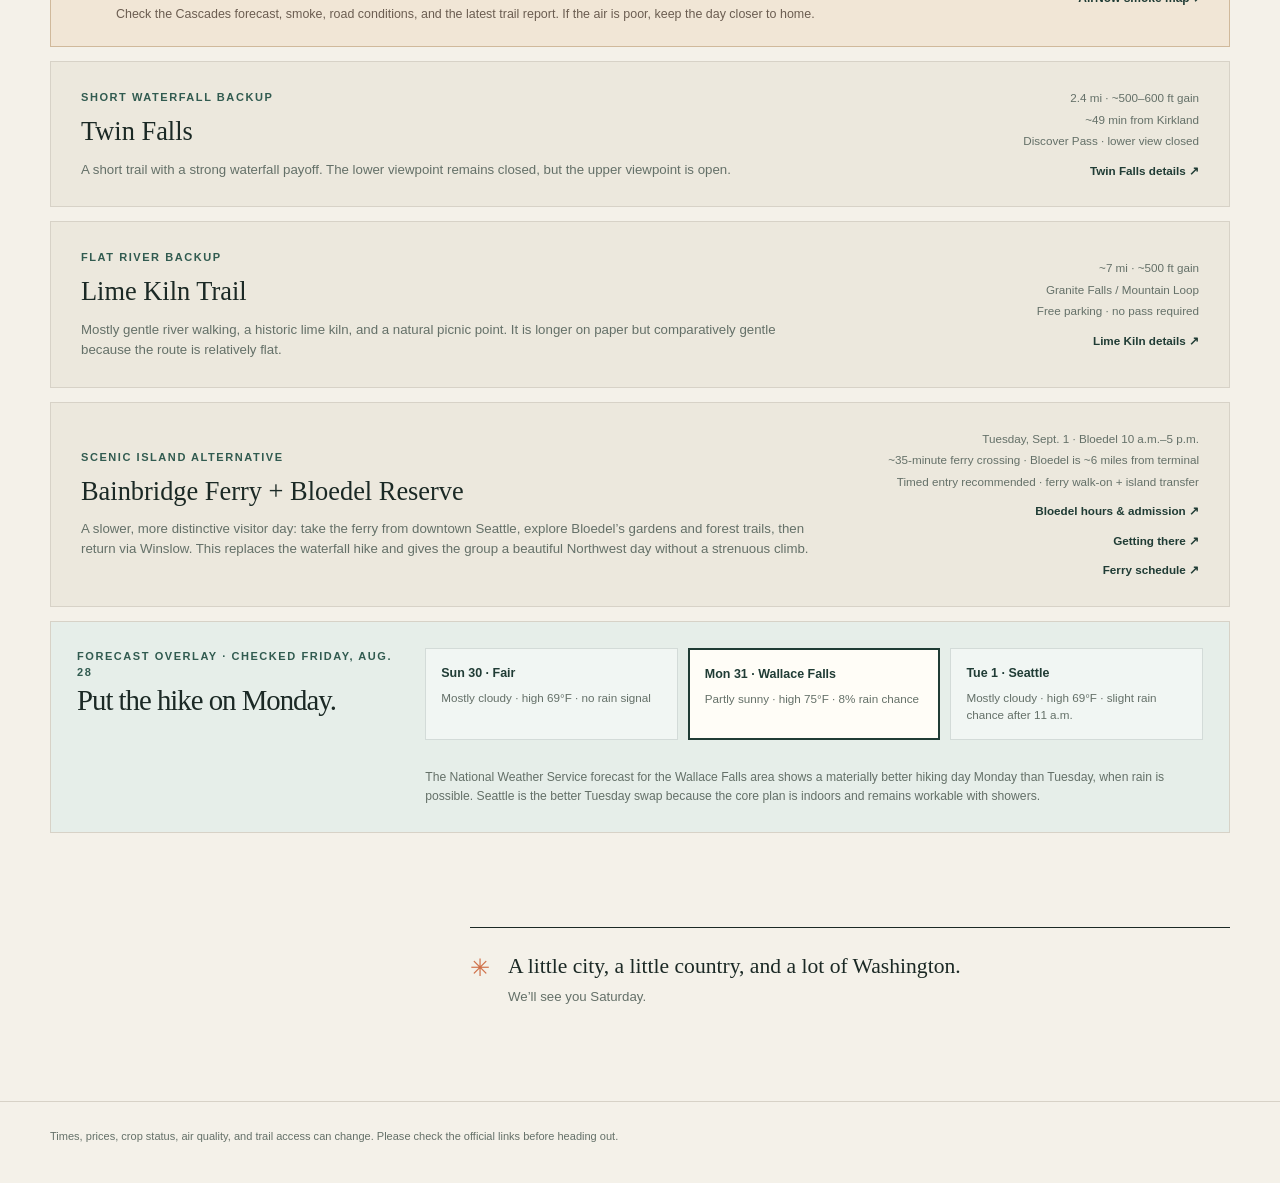
==== commit e057e073: "feat: add flexible breakfast menu" ====
--- a/index.html
+++ b/index.html
@@ -18,6 +18,7 @@
         <a href="#sunday">State Fair</a>
         <a href="#seattle">Seattle</a>
         <a href="#hike">Hike</a>
+        <a href="#breakfast">Breakfast</a>
       </nav>
       <span class="date-chip">Aug 29–Sep 2</span>
     </div>
@@ -86,6 +87,69 @@
         </div>
       </section>
 
+      <section class="section breakfast-section" id="breakfast" aria-labelledby="breakfast-title">
+        <div class="section-heading">
+          <div>
+            <p class="eyebrow">The morning menu</p>
+            <h2 id="breakfast-title">Breakfast, your way.</h2>
+          </div>
+          <p class="section-note">Choose whatever sounds good each morning. Everything is flexible, shareable, and available as a mix-and-match option.</p>
+        </div>
+
+        <nav class="menu-nav" aria-label="Breakfast menu categories">
+          <a href="#griddle">Griddle</a>
+          <a href="#eggs">Eggs &amp; savory</a>
+          <a href="#bakery">Toast &amp; bagels</a>
+          <a href="#bowls">Yogurt &amp; fruit</a>
+        </nav>
+
+        <div class="breakfast-menu-grid">
+          <section class="menu-category" id="griddle" aria-labelledby="griddle-title">
+            <p class="eyebrow">From the griddle</p>
+            <h3 id="griddle-title">Warm stacks</h3>
+            <div class="menu-items">
+              <article class="menu-item"><div><h4>Classic Buttermilk Pancakes</h4><p>Fluffy pancakes with berries and banana; syrup on the side.</p></div></article>
+              <article class="menu-item"><div><h4>Berry Pancake Plate</h4><p>Pancakes crowned with strawberries, raspberries, and blueberries.</p></div></article>
+              <article class="menu-item"><div><h4>Banana Breakfast Stack</h4><p>Warm pancakes with sliced banana and granola crunch.</p></div></article>
+            </div>
+          </section>
+
+          <section class="menu-category" id="eggs" aria-labelledby="eggs-title">
+            <p class="eyebrow">Eggs &amp; savory plates</p>
+            <h3 id="eggs-title">The hearty side</h3>
+            <div class="menu-items">
+              <article class="menu-item"><div><h4>Eggs, Your Way</h4><p>Scrambled, fried, or folded into a simple breakfast plate.</p></div></article>
+              <article class="menu-item"><div><h4>The Sunrise Plate</h4><p>Eggs with sausages, hash browns, and toast.</p></div></article>
+              <article class="menu-item"><div><h4>Avocado Egg Toast</h4><p>Toast layered with avocado and eggs, with fruit on the side.</p></div></article>
+              <article class="menu-item"><div><h4>Build a Savory Plate</h4><p>Pair eggs with any combination of sausages, hash browns, toast, and avocado.</p></div></article>
+            </div>
+          </section>
+
+          <section class="menu-category" id="bakery" aria-labelledby="bakery-title">
+            <p class="eyebrow">Toast, bagels &amp; more</p>
+            <h3 id="bakery-title">Bakery favorites</h3>
+            <div class="menu-items">
+              <article class="menu-item"><div><h4>Golden Toast</h4><p>Toasted bread with avocado, fruit, or eggs alongside.</p></div></article>
+              <article class="menu-item"><div><h4>Avocado Toast</h4><p>Creamy avocado on toast with berries or banana.</p></div></article>
+              <article class="menu-item"><div><h4>Bagel &amp; Cream Cheese</h4><p>A toasted bagel with cream cheese and fresh fruit.</p></div></article>
+            </div>
+          </section>
+
+          <section class="menu-category" id="bowls" aria-labelledby="bowls-title">
+            <p class="eyebrow">Yogurt &amp; fruit</p>
+            <h3 id="bowls-title">Fresh starts</h3>
+            <div class="menu-items">
+              <article class="menu-item"><div><h4>Yogurt &amp; Granola Bowl</h4><p>Yogurt layered with granola and berries or banana.</p></div></article>
+              <article class="menu-item"><div><h4>Berry Garden Bowl</h4><p>Yogurt with strawberries, raspberries, and blueberries.</p></div></article>
+              <article class="menu-item"><div><h4>Banana Crunch Bowl</h4><p>Yogurt, banana, and granola for a naturally sweet start.</p></div></article>
+              <article class="menu-item"><div><h4>Fresh Fruit Plate</h4><p>Strawberries, raspberries, blueberries, and bananas, served family-style.</p></div></article>
+            </div>
+          </section>
+        </div>
+
+        <div class="breakfast-note"><strong>Mix and match.</strong><span>Add fruit, avocado, sausages, hash browns, toast, or bagels to any breakfast. No day is assigned—we’ll decide together when morning arrives.</span></div>
+      </section>
+
       <section class="section detail-section" id="sunday" aria-labelledby="sunday-title">
         <div class="section-heading">
           <div>
@@ -192,7 +256,7 @@
           </article>
           <article class="route-stop">
             <span class="stop-time">1:15</span>
-            <div><p class="eyebrow">Ramen lunch · 60 minutes</p><h3>Kizuki Ramen &amp; Izakaya</h3><p>Take Link from Westlake to Capitol Hill for ramen at 320 E Pine Street. Monday hours start at 11 a.m.; highchair availability is not published, so bring Aria’s compact setup.</p></div>
+            <div><p class="eyebrow">Ramen lunch · 60 minutes</p><h3>Kizuki Ramen &amp; Izakaya</h3><p>Take Link from Westlake to Capitol Hill for ramen at 320 E Pine Street. Tuesday hours start at 11 a.m.; highchair availability is not published, so bring Aria’s compact setup.</p></div>
             <a href="https://www.kizuki.com/locations/capitol-hill/" target="_blank" rel="noopener noreferrer">Kizuki details ↗</a>
           </article>
           <article class="route-stop featured-stop">
@@ -212,10 +276,10 @@
         </div>
 
         <div class="cost-strip">
-          <div><span>MOPOP</span><strong>~$270 group</strong><small>Observed Aug. 31 regular/youth total; discounts may lower it</small></div>
+          <div><span>MOPOP</span><strong>~$270 group</strong><small>Observed Sept. 1 regular/youth total; discounts may lower it</small></div>
           <div><span>Monorail</span><strong>$44 group round trip</strong><small>Posted adult/youth fares; Aria free</small></div>
           <div><span>Parking</span><strong>$15 / vehicle listed</strong><small>Seattle Center self-service; event rates may override</small></div>
-          <div><span>Lunch</span><strong>Kizuki ramen</strong><small>Capitol Hill · Monday from 11 a.m.</small></div>
+          <div><span>Lunch</span><strong>Kizuki ramen</strong><small>Capitol Hill · Tuesday from 11 a.m.</small></div>
         </div>
 
         <div class="alternative-card">
--- a/assets/style.css
+++ b/assets/style.css
@@ -60,6 +60,19 @@
 .section-heading { display: flex; align-items: end; justify-content: space-between; gap: 42px; margin-bottom: 28px; }
 h2 { margin: 7px 0 0; font-size: clamp(2.55rem, 5vw, 4.45rem); line-height: .95; }
 .section-note { max-width: 430px; margin: 0; color: var(--muted); font-size: .9rem; }
+.breakfast-section { border-top: 1px solid var(--line); }
+.menu-nav { display: flex; flex-wrap: wrap; gap: 9px; margin: 0 0 24px; padding-bottom: 18px; border-bottom: 1px solid var(--line); }
+.menu-nav a { display: inline-flex; align-items: center; min-height: 44px; padding: 0 14px; border: 1px solid var(--line); color: var(--pine); font-size: .76rem; font-weight: 800; text-decoration: none; }
+.menu-nav a:hover, .menu-nav a:focus-visible { border-color: var(--pine); background: var(--pine); color: #fff; }
+.breakfast-menu-grid { display: grid; grid-template-columns: repeat(2, 1fr); gap: 14px; }
+.menu-category { padding: 27px 29px 24px; border: 1px solid var(--line); background: var(--cream); scroll-margin-top: 88px; }
+.menu-category h3 { margin: 6px 0 20px; font-family: var(--serif); font-size: 1.8rem; font-weight: 500; letter-spacing: -.035em; }
+.menu-items { border-top: 1px solid var(--line); }
+.menu-item { padding: 14px 0 13px; border-bottom: 1px solid var(--line); }
+.menu-item h4 { margin: 0 0 3px; font-family: var(--serif); font-size: 1.02rem; font-weight: 600; }
+.menu-item p { margin: 0; color: var(--muted); font-size: .77rem; line-height: 1.45; }
+.breakfast-note { display: flex; gap: 14px; align-items: baseline; margin-top: 14px; padding: 19px 22px; background: #e6eee9; color: var(--muted); font-size: .78rem; }
+.breakfast-note strong { flex: none; color: var(--pine); font-family: var(--serif); font-size: 1.05rem; }
 .decision-bar { display: flex; align-items: center; justify-content: space-between; gap: 26px; margin-bottom: 18px; padding: 18px 20px; border: 1px solid var(--line); background: var(--cream); }
 .decision-bar strong { font-family: var(--serif); font-size: 1.12rem; font-weight: 600; }
 .decision-bar p { margin: 2px 0 0; color: var(--muted); font-size: .8rem; }
@@ -168,6 +181,7 @@
   .fact-panel { order: 2; }
   .alternative-card { grid-template-columns: 1fr; gap: 18px; }
   .alt-facts { justify-items: start; text-align: left; }
+  .breakfast-menu-grid { grid-template-columns: 1fr; }
   .ready-section { grid-template-columns: 1fr; gap: 28px; }
 }
 
@@ -208,6 +222,7 @@
   .weather-strip { grid-template-columns: 1fr; }
   .weather-note { grid-column: 1; }
   .weather-grid { grid-template-columns: 1fr; }
+  .breakfast-note { align-items: flex-start; flex-direction: column; gap: 4px; }
   .ready-list li { grid-template-columns: 38px 1fr; }
   .footer-inner { display: block; }
   .footer-inner p + p { margin-top: 7px; }
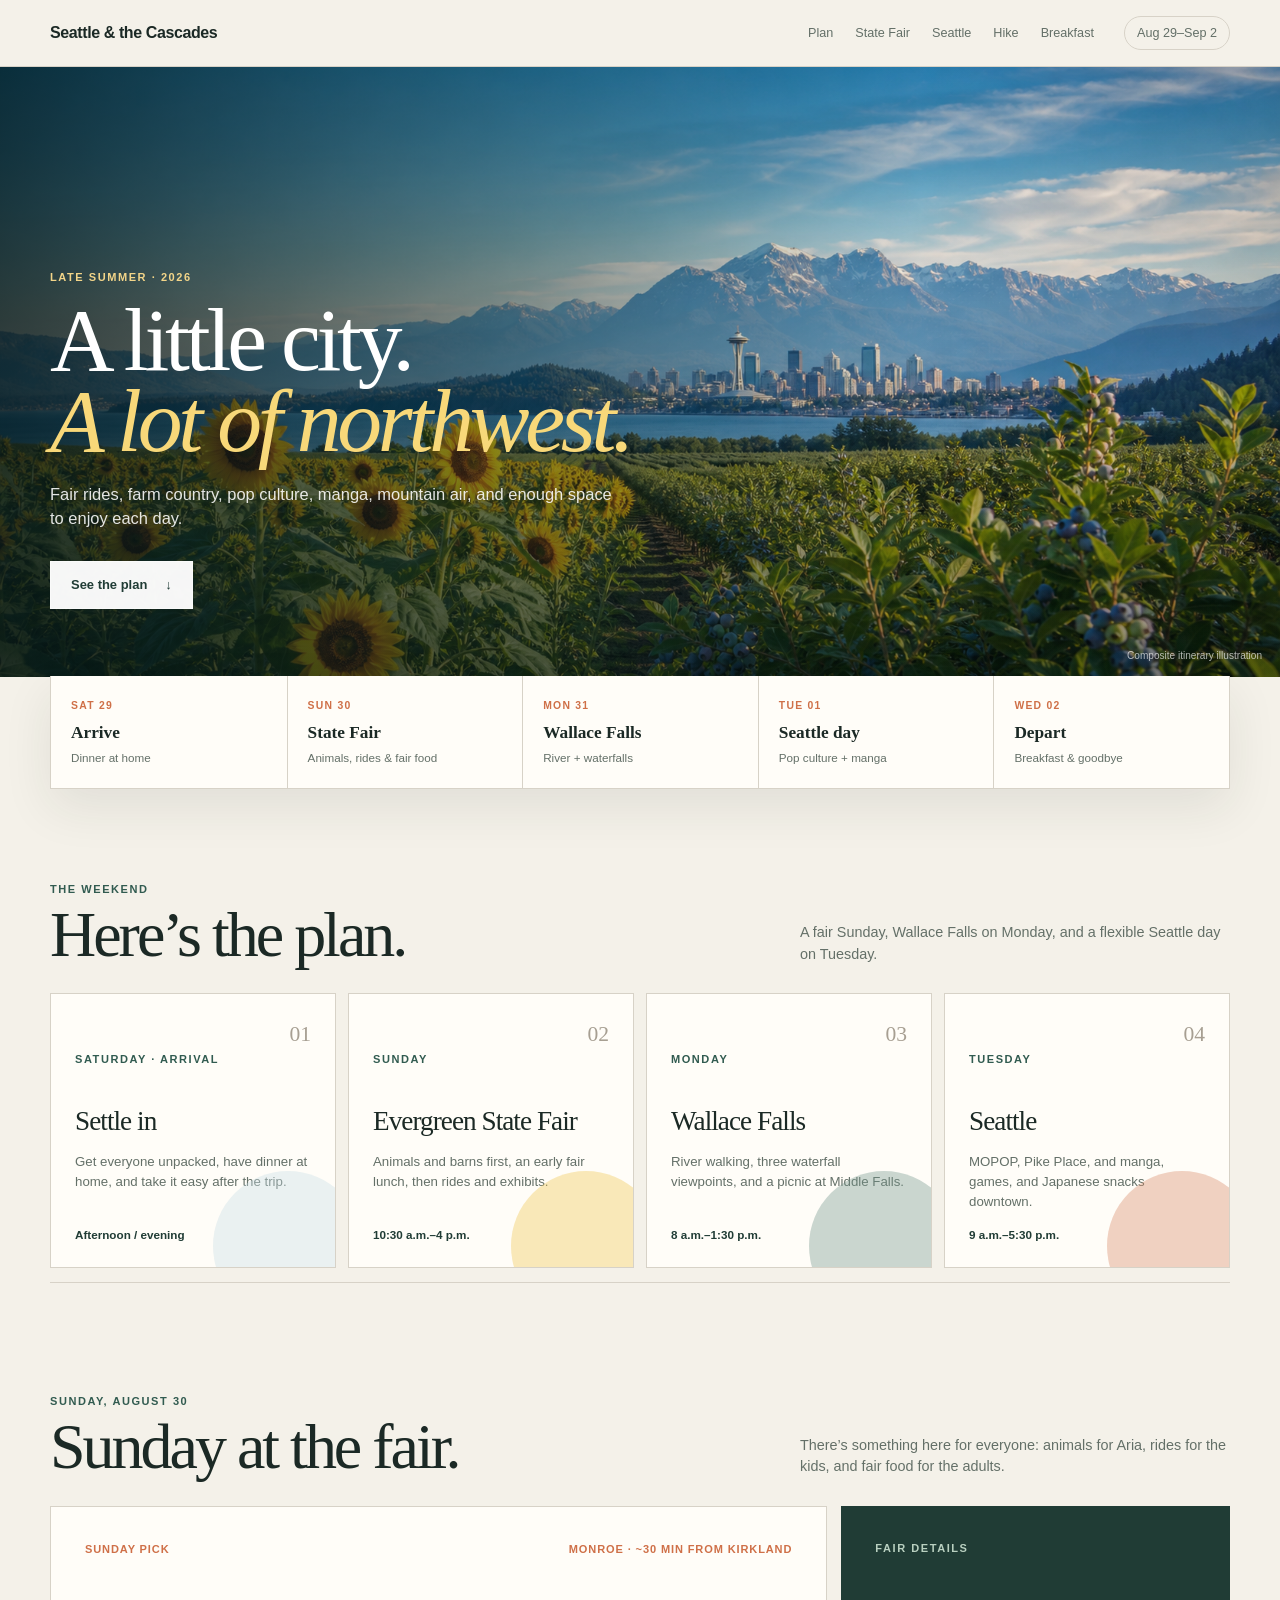
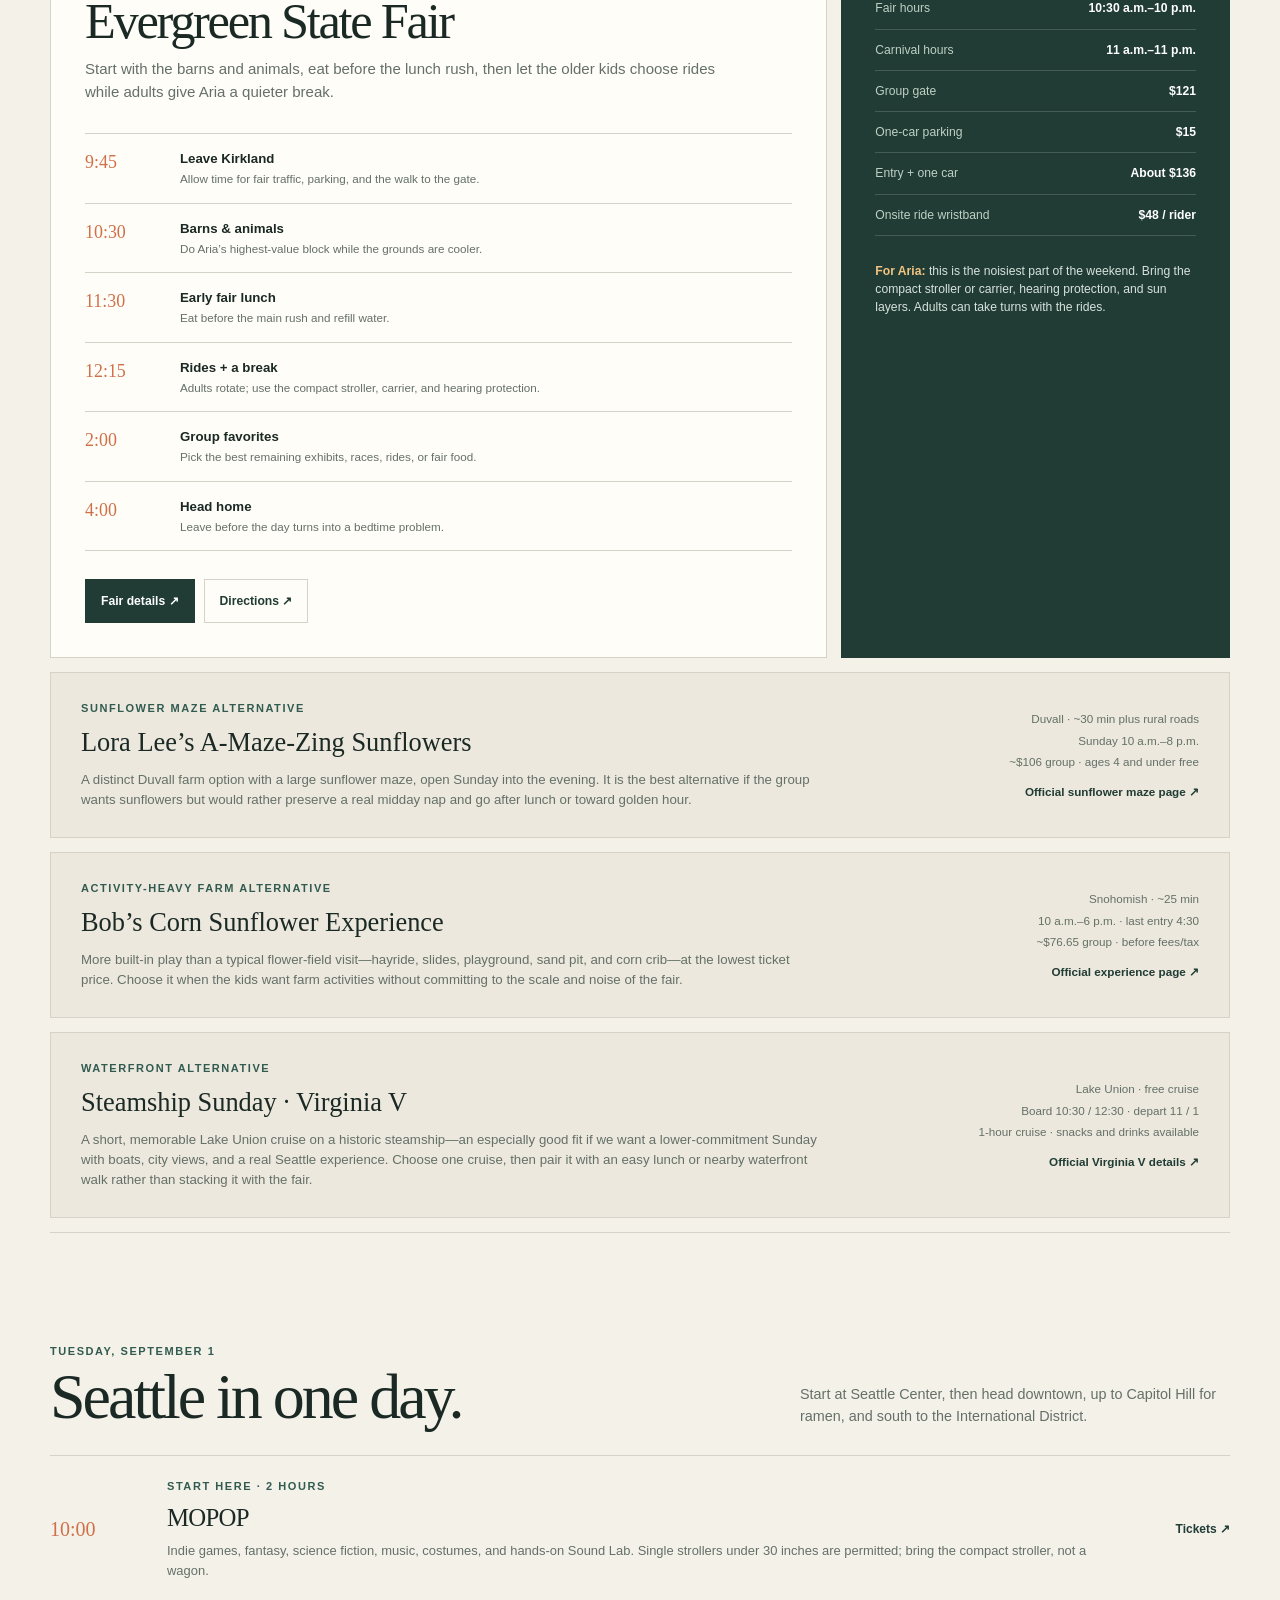
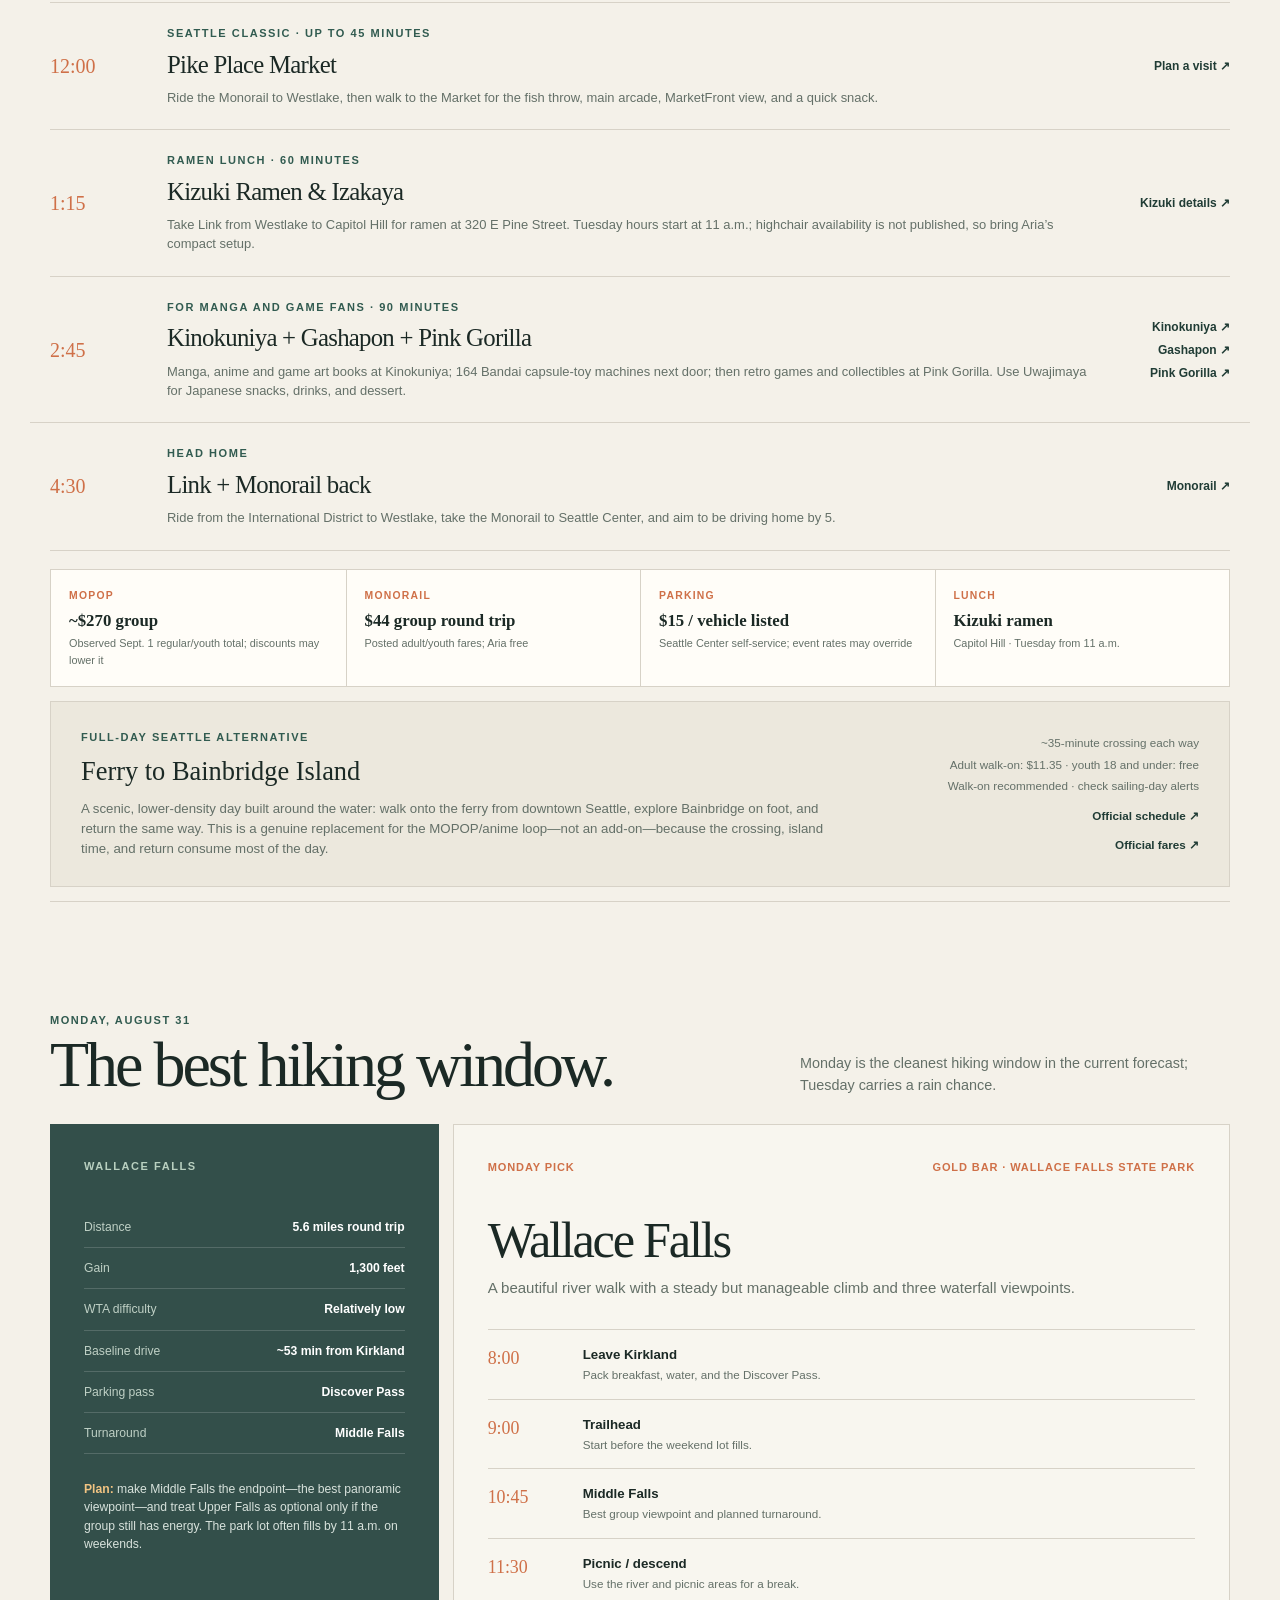
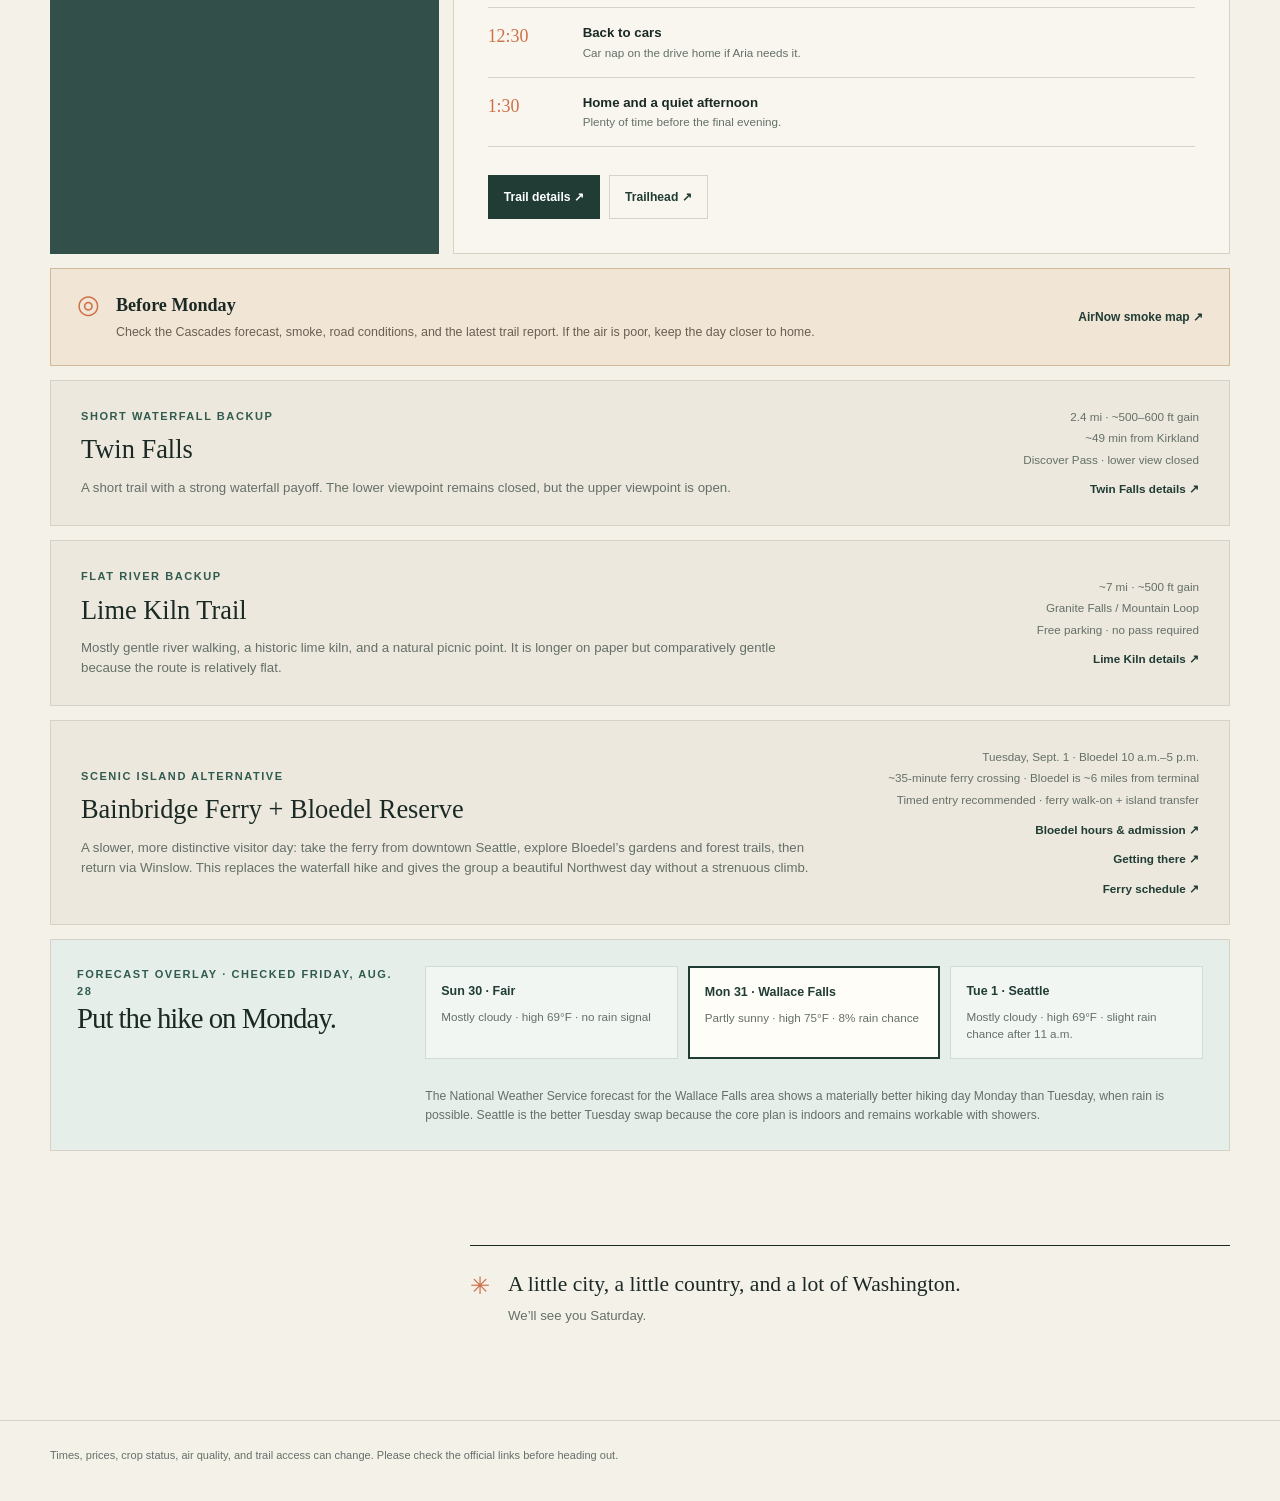
==== commit d1c2927d: "refactor: split breakfast into its own page" ====
--- a/index.html
+++ b/index.html
@@ -18,7 +18,7 @@
         <a href="#sunday">State Fair</a>
         <a href="#seattle">Seattle</a>
         <a href="#hike">Hike</a>
-        <a href="#breakfast">Breakfast</a>
+        <a href="breakfast.html">Breakfast</a>
       </nav>
       <span class="date-chip">Aug 29–Sep 2</span>
     </div>
@@ -87,68 +87,6 @@
         </div>
       </section>
 
-      <section class="section breakfast-section" id="breakfast" aria-labelledby="breakfast-title">
-        <div class="section-heading">
-          <div>
-            <p class="eyebrow">The morning menu</p>
-            <h2 id="breakfast-title">Breakfast, your way.</h2>
-          </div>
-          <p class="section-note">Choose whatever sounds good each morning. Everything is flexible, shareable, and available as a mix-and-match option.</p>
-        </div>
-
-        <nav class="menu-nav" aria-label="Breakfast menu categories">
-          <a href="#griddle">Griddle</a>
-          <a href="#eggs">Eggs &amp; savory</a>
-          <a href="#bakery">Toast &amp; bagels</a>
-          <a href="#bowls">Yogurt &amp; fruit</a>
-        </nav>
-
-        <div class="breakfast-menu-grid">
-          <section class="menu-category" id="griddle" aria-labelledby="griddle-title">
-            <p class="eyebrow">From the griddle</p>
-            <h3 id="griddle-title">Warm stacks</h3>
-            <div class="menu-items">
-              <article class="menu-item"><div><h4>Classic Buttermilk Pancakes</h4><p>Fluffy pancakes with berries and banana; syrup on the side.</p></div></article>
-              <article class="menu-item"><div><h4>Berry Pancake Plate</h4><p>Pancakes crowned with strawberries, raspberries, and blueberries.</p></div></article>
-              <article class="menu-item"><div><h4>Banana Breakfast Stack</h4><p>Warm pancakes with sliced banana and granola crunch.</p></div></article>
-            </div>
-          </section>
-
-          <section class="menu-category" id="eggs" aria-labelledby="eggs-title">
-            <p class="eyebrow">Eggs &amp; savory plates</p>
-            <h3 id="eggs-title">The hearty side</h3>
-            <div class="menu-items">
-              <article class="menu-item"><div><h4>Eggs, Your Way</h4><p>Scrambled, fried, or folded into a simple breakfast plate.</p></div></article>
-              <article class="menu-item"><div><h4>The Sunrise Plate</h4><p>Eggs with sausages, hash browns, and toast.</p></div></article>
-              <article class="menu-item"><div><h4>Avocado Egg Toast</h4><p>Toast layered with avocado and eggs, with fruit on the side.</p></div></article>
-              <article class="menu-item"><div><h4>Build a Savory Plate</h4><p>Pair eggs with any combination of sausages, hash browns, toast, and avocado.</p></div></article>
-            </div>
-          </section>
-
-          <section class="menu-category" id="bakery" aria-labelledby="bakery-title">
-            <p class="eyebrow">Toast, bagels &amp; more</p>
-            <h3 id="bakery-title">Bakery favorites</h3>
-            <div class="menu-items">
-              <article class="menu-item"><div><h4>Golden Toast</h4><p>Toasted bread with avocado, fruit, or eggs alongside.</p></div></article>
-              <article class="menu-item"><div><h4>Avocado Toast</h4><p>Creamy avocado on toast with berries or banana.</p></div></article>
-              <article class="menu-item"><div><h4>Bagel &amp; Cream Cheese</h4><p>A toasted bagel with cream cheese and fresh fruit.</p></div></article>
-            </div>
-          </section>
-
-          <section class="menu-category" id="bowls" aria-labelledby="bowls-title">
-            <p class="eyebrow">Yogurt &amp; fruit</p>
-            <h3 id="bowls-title">Fresh starts</h3>
-            <div class="menu-items">
-              <article class="menu-item"><div><h4>Yogurt &amp; Granola Bowl</h4><p>Yogurt layered with granola and berries or banana.</p></div></article>
-              <article class="menu-item"><div><h4>Berry Garden Bowl</h4><p>Yogurt with strawberries, raspberries, and blueberries.</p></div></article>
-              <article class="menu-item"><div><h4>Banana Crunch Bowl</h4><p>Yogurt, banana, and granola for a naturally sweet start.</p></div></article>
-              <article class="menu-item"><div><h4>Fresh Fruit Plate</h4><p>Strawberries, raspberries, blueberries, and bananas, served family-style.</p></div></article>
-            </div>
-          </section>
-        </div>
-
-        <div class="breakfast-note"><strong>Mix and match.</strong><span>Add fruit, avocado, sausages, hash browns, toast, or bagels to any breakfast. No day is assigned—we’ll decide together when morning arrives.</span></div>
-      </section>
 
       <section class="section detail-section" id="sunday" aria-labelledby="sunday-title">
         <div class="section-heading">
--- a/assets/style.css
+++ b/assets/style.css
@@ -60,16 +60,22 @@
 .section-heading { display: flex; align-items: end; justify-content: space-between; gap: 42px; margin-bottom: 28px; }
 h2 { margin: 7px 0 0; font-size: clamp(2.55rem, 5vw, 4.45rem); line-height: .95; }
 .section-note { max-width: 430px; margin: 0; color: var(--muted); font-size: .9rem; }
+.menu-page-shell { padding-bottom: 70px; }
+.back-link { display: inline-flex; align-items: center; min-height: 44px; margin-top: 26px; color: var(--pine); font-size: .78rem; font-weight: 800; text-decoration: none; }
+.back-link:hover, .back-link:focus-visible { color: var(--coral); }
+.menu-page .section { padding-top: 48px; }
+.menu-page .section-heading h1 { max-width: 520px; margin: 7px 0 0; font-size: clamp(3.4rem, 6vw, 5.8rem); line-height: .91; }
+.menu-page .section-heading h1 em { color: var(--coral); font-style: italic; }
 .breakfast-section { border-top: 1px solid var(--line); }
 .menu-nav { display: flex; flex-wrap: wrap; gap: 9px; margin: 0 0 24px; padding-bottom: 18px; border-bottom: 1px solid var(--line); }
 .menu-nav a { display: inline-flex; align-items: center; min-height: 44px; padding: 0 14px; border: 1px solid var(--line); color: var(--pine); font-size: .76rem; font-weight: 800; text-decoration: none; }
 .menu-nav a:hover, .menu-nav a:focus-visible { border-color: var(--pine); background: var(--pine); color: #fff; }
 .breakfast-menu-grid { display: grid; grid-template-columns: repeat(2, 1fr); gap: 14px; }
 .menu-category { padding: 27px 29px 24px; border: 1px solid var(--line); background: var(--cream); scroll-margin-top: 88px; }
-.menu-category h3 { margin: 6px 0 20px; font-family: var(--serif); font-size: 1.8rem; font-weight: 500; letter-spacing: -.035em; }
+.menu-category h2, .menu-category h3 { margin: 6px 0 20px; font-family: var(--serif); font-size: 1.8rem; font-weight: 500; letter-spacing: -.035em; }
 .menu-items { border-top: 1px solid var(--line); }
 .menu-item { padding: 14px 0 13px; border-bottom: 1px solid var(--line); }
-.menu-item h4 { margin: 0 0 3px; font-family: var(--serif); font-size: 1.02rem; font-weight: 600; }
+.menu-item h3, .menu-item h4 { margin: 0 0 3px; font-family: var(--serif); font-size: 1.02rem; font-weight: 600; }
 .menu-item p { margin: 0; color: var(--muted); font-size: .77rem; line-height: 1.45; }
 .breakfast-note { display: flex; gap: 14px; align-items: baseline; margin-top: 14px; padding: 19px 22px; background: #e6eee9; color: var(--muted); font-size: .78rem; }
 .breakfast-note strong { flex: none; color: var(--pine); font-family: var(--serif); font-size: 1.05rem; }
@@ -187,8 +193,9 @@
 
 @media (max-width: 680px) {
   .shell { width: min(100% - 30px, 540px); }
-  .header-inner { min-height: 58px; gap: 12px; }
-  .header-inner nav { display: none; }
+  .header-inner { min-height: 58px; gap: 12px; flex-wrap: wrap; padding: 8px 0 0; }
+  .header-inner nav { display: flex; order: 3; width: 100%; margin: 0; gap: 18px; overflow-x: auto; padding-bottom: 2px; white-space: nowrap; }
+  .header-inner nav a { display: inline-flex; align-items: center; min-height: 44px; }
   .date-chip { margin-left: auto; font-size: .69rem; }
   .hero { min-height: 560px; }
   .hero > img { object-position: 58% center; }
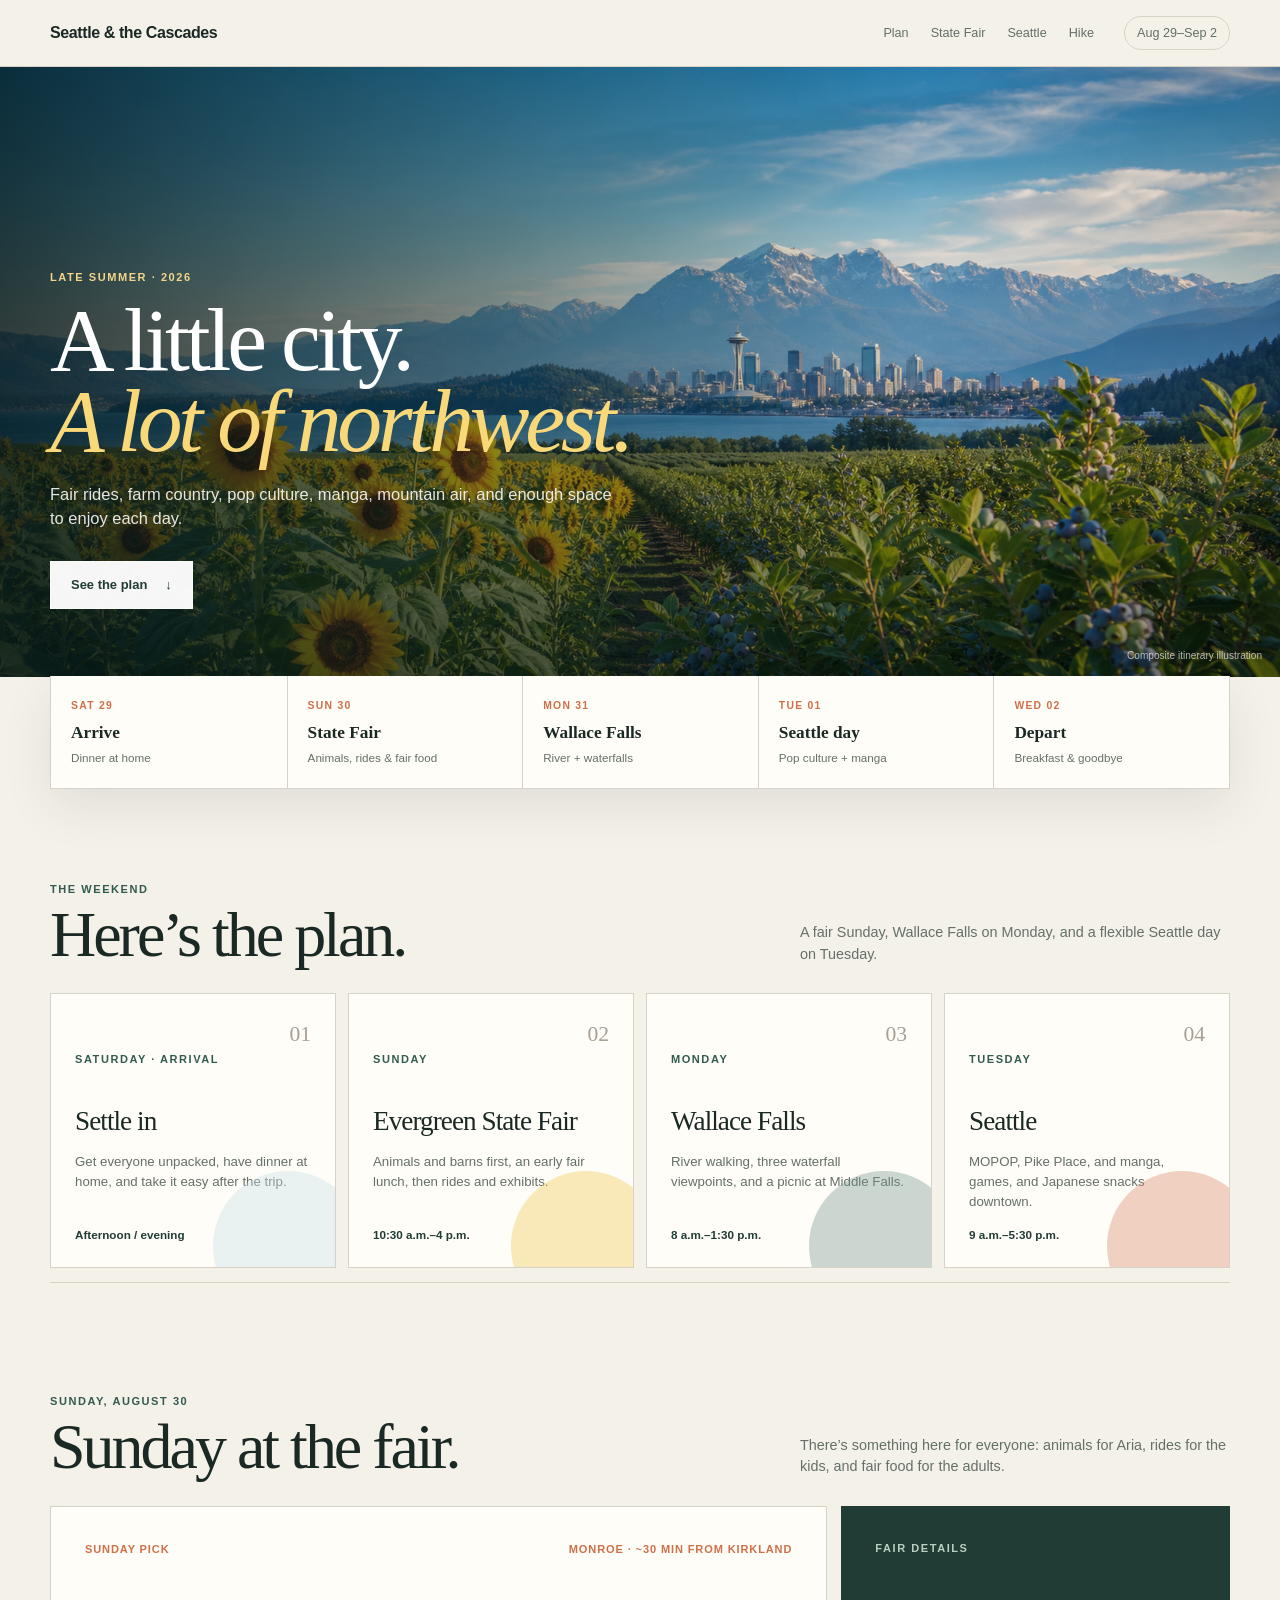
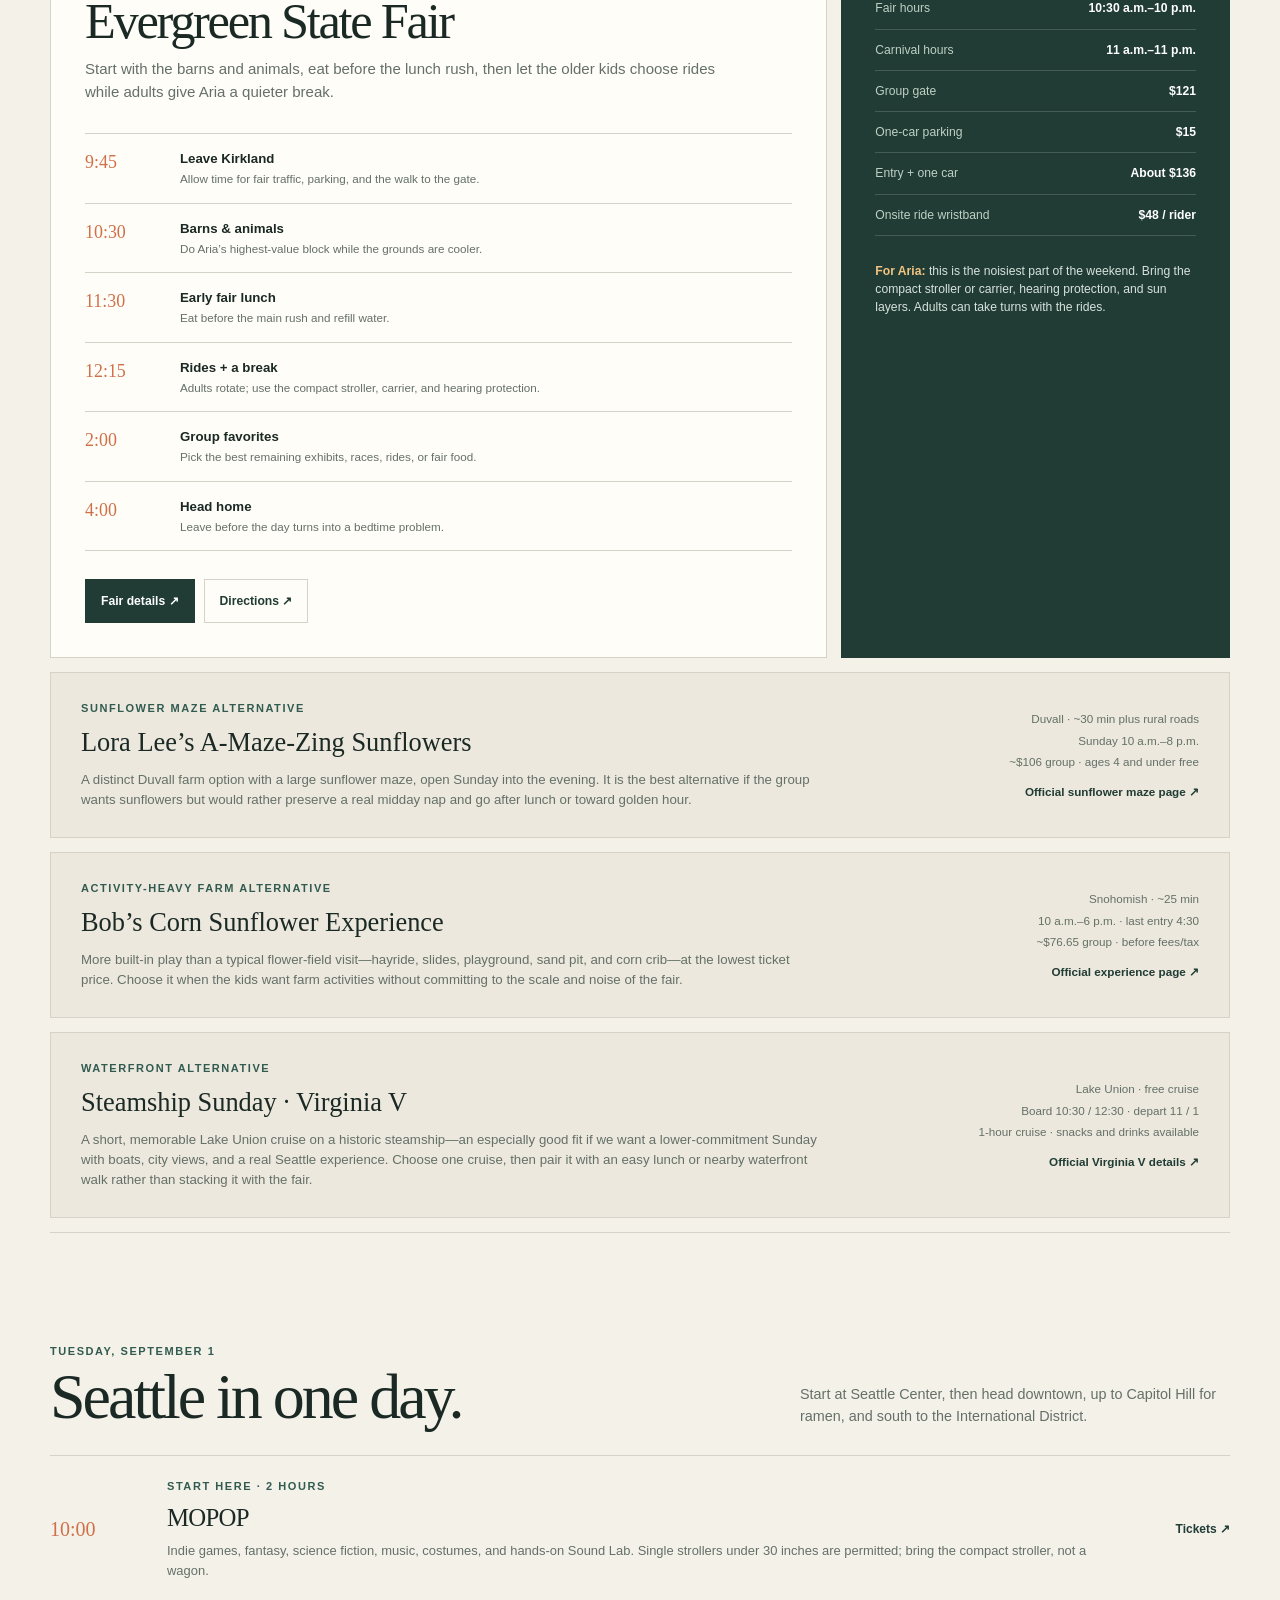
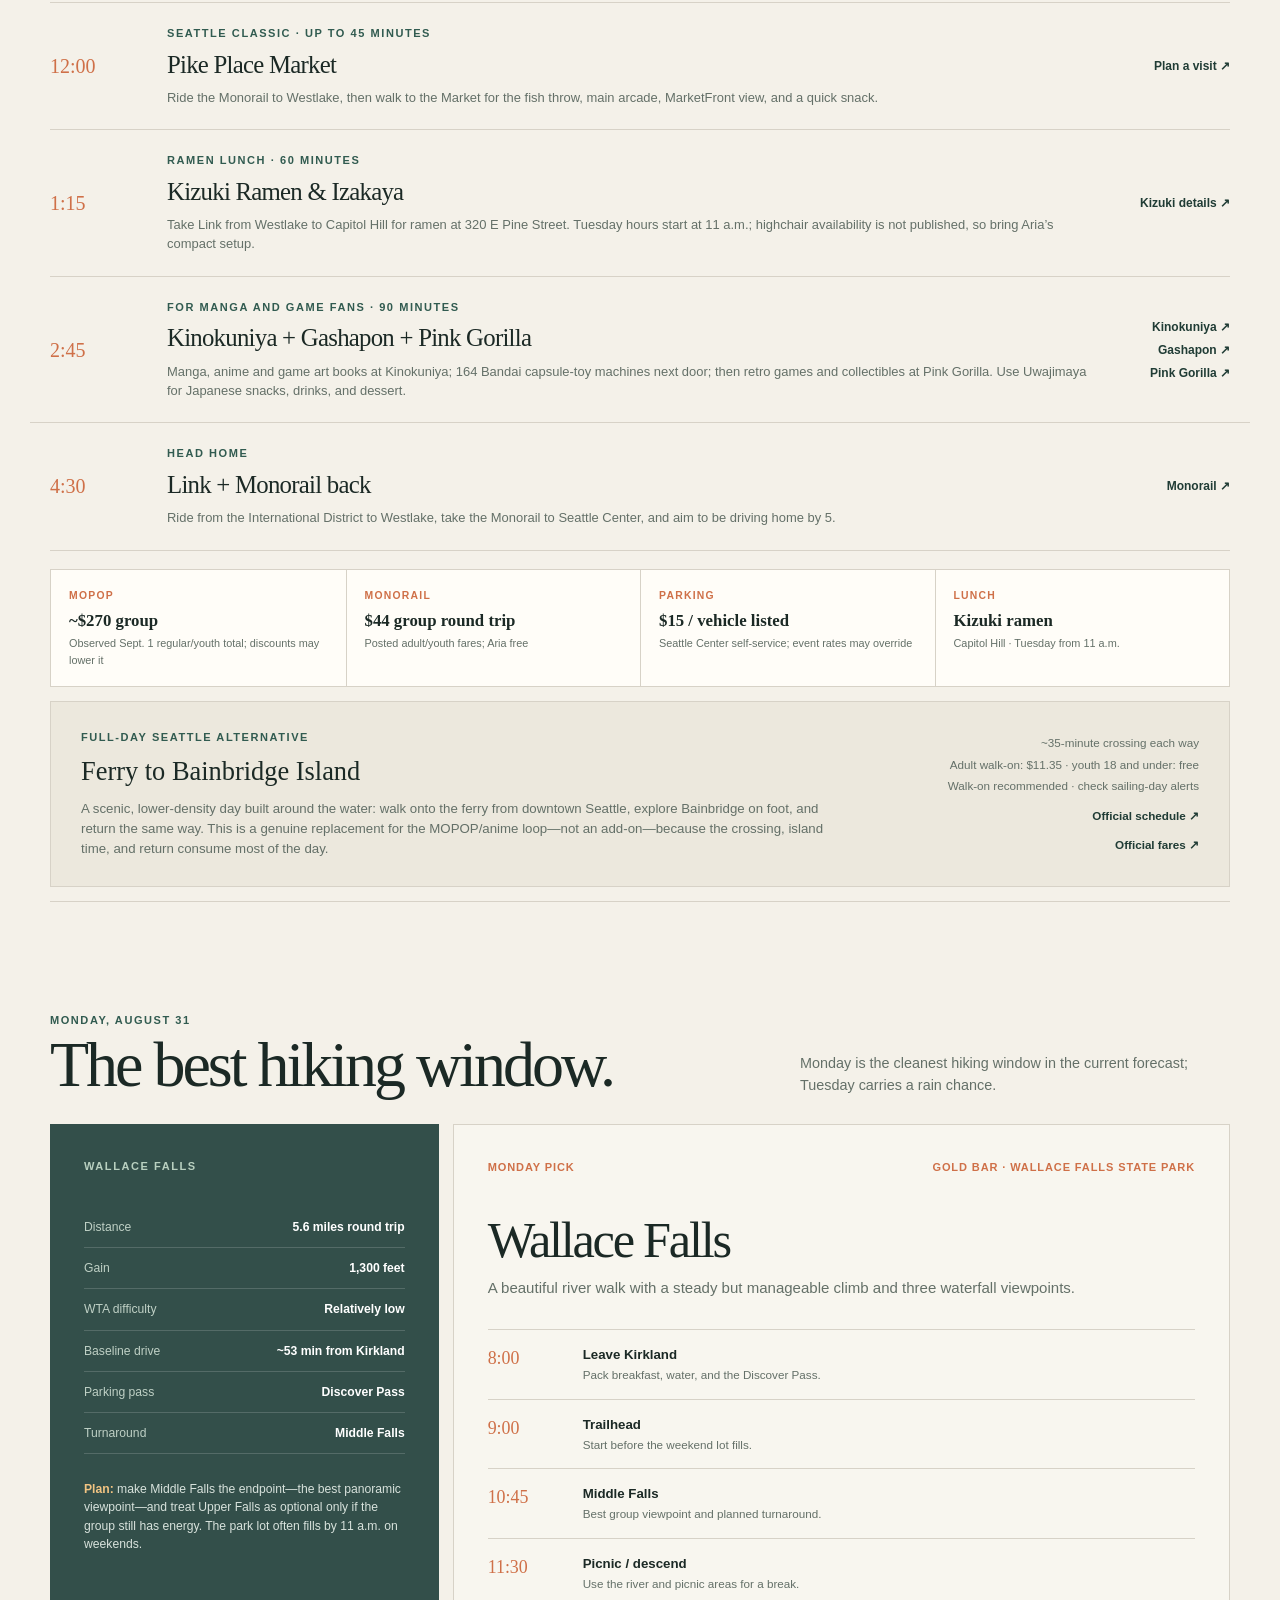
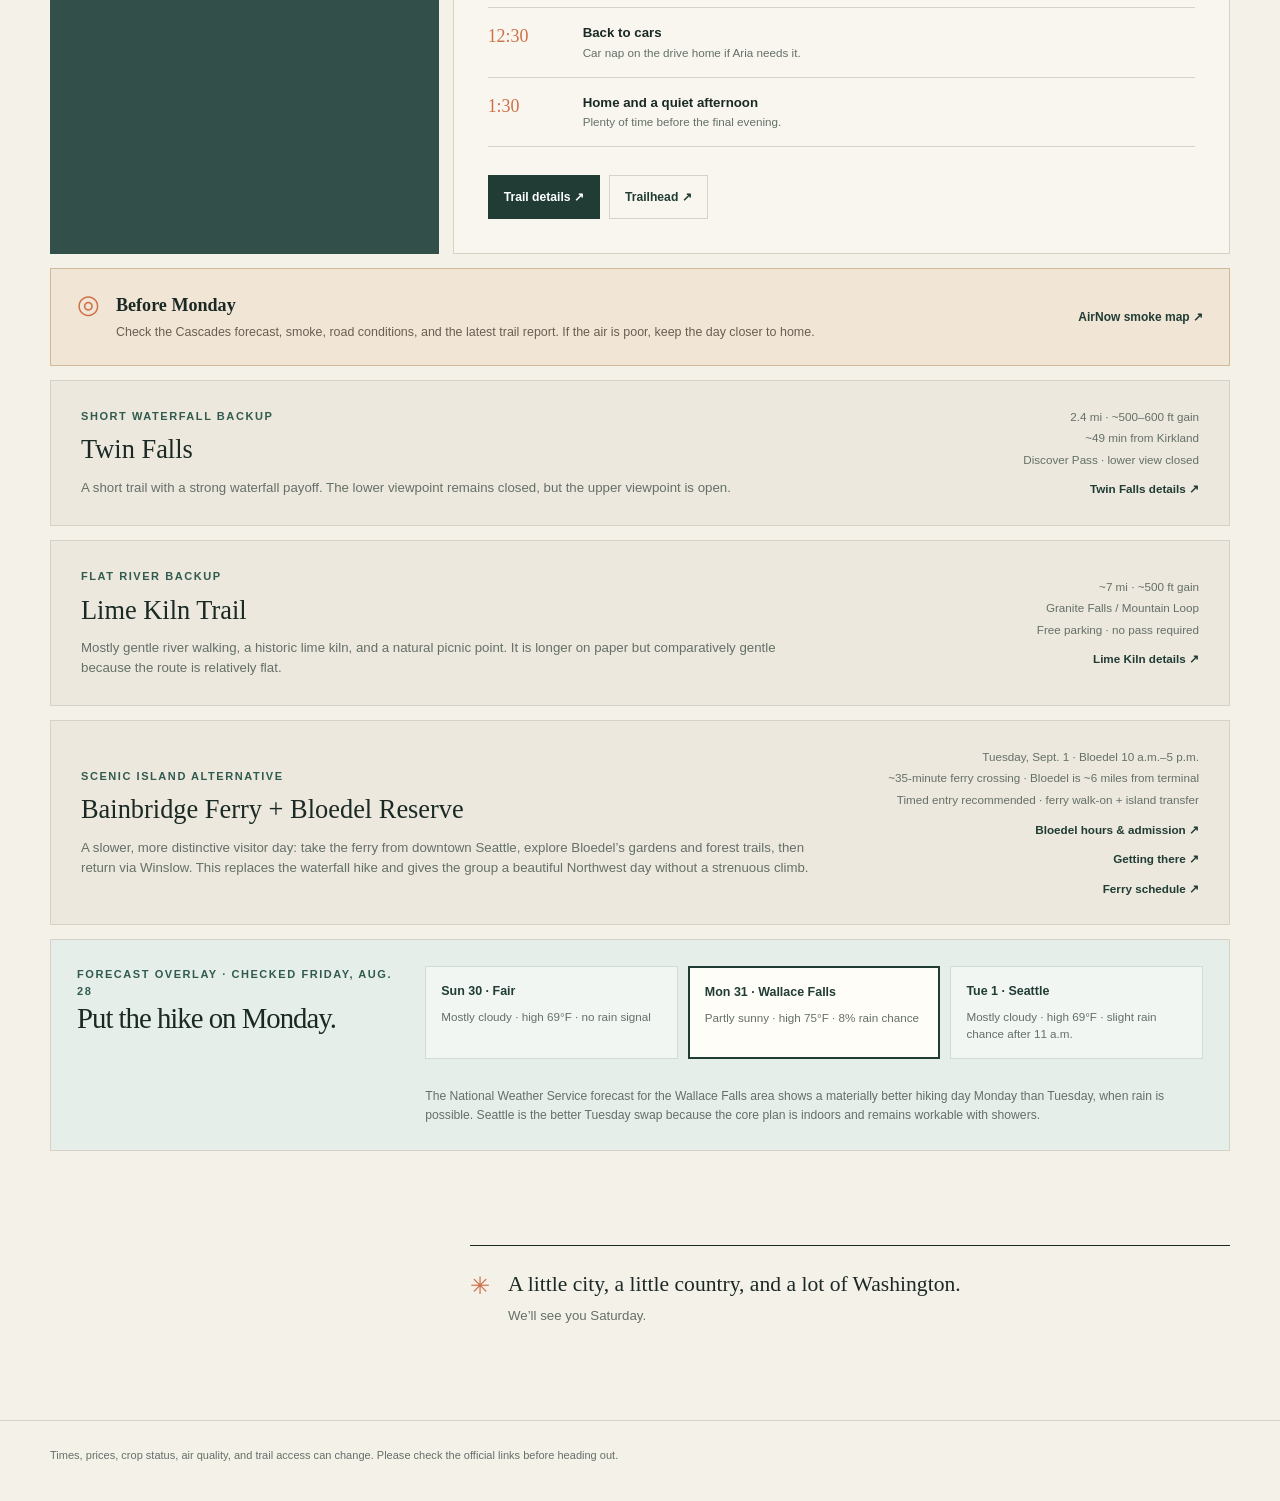
==== commit 12ac2371: "chore: remove trip breakfast page" ====
--- a/index.html
+++ b/index.html
@@ -18,7 +18,6 @@
         <a href="#sunday">State Fair</a>
         <a href="#seattle">Seattle</a>
         <a href="#hike">Hike</a>
-        <a href="breakfast.html">Breakfast</a>
       </nav>
       <span class="date-chip">Aug 29–Sep 2</span>
     </div>
